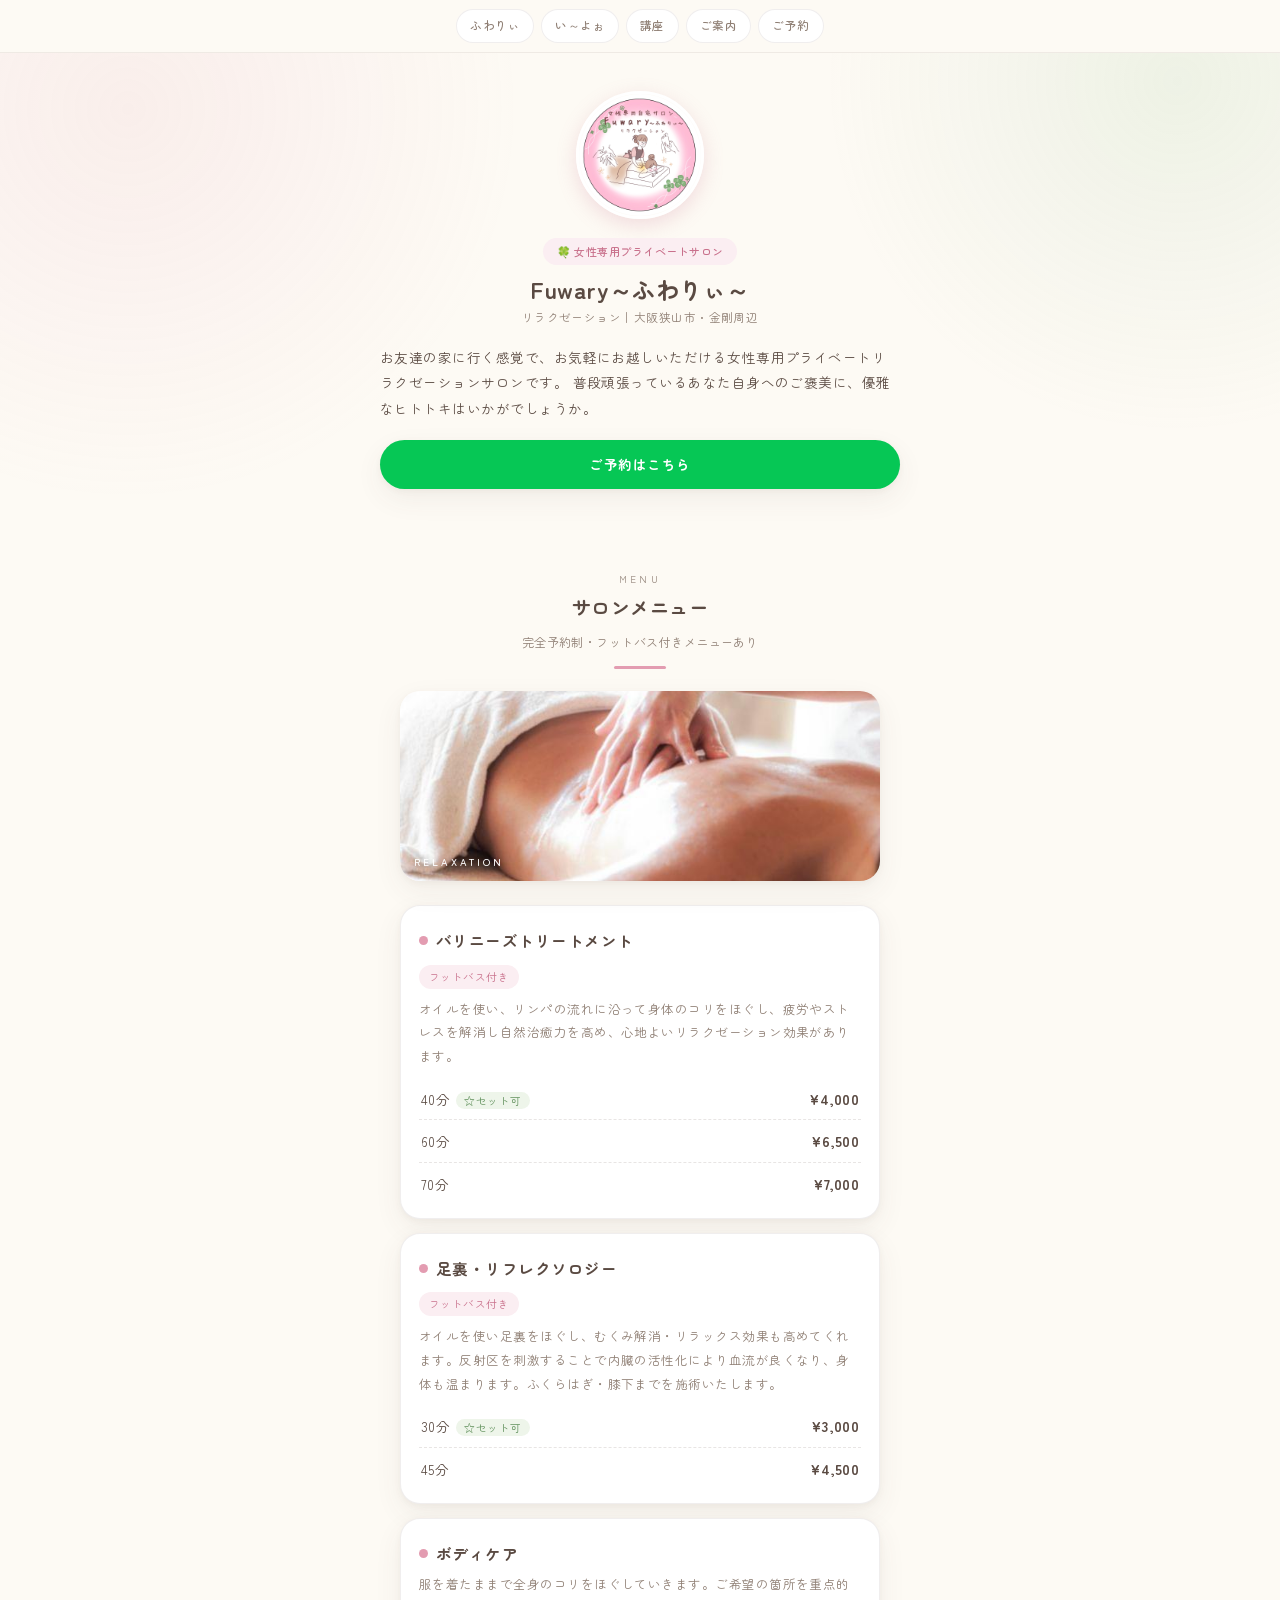
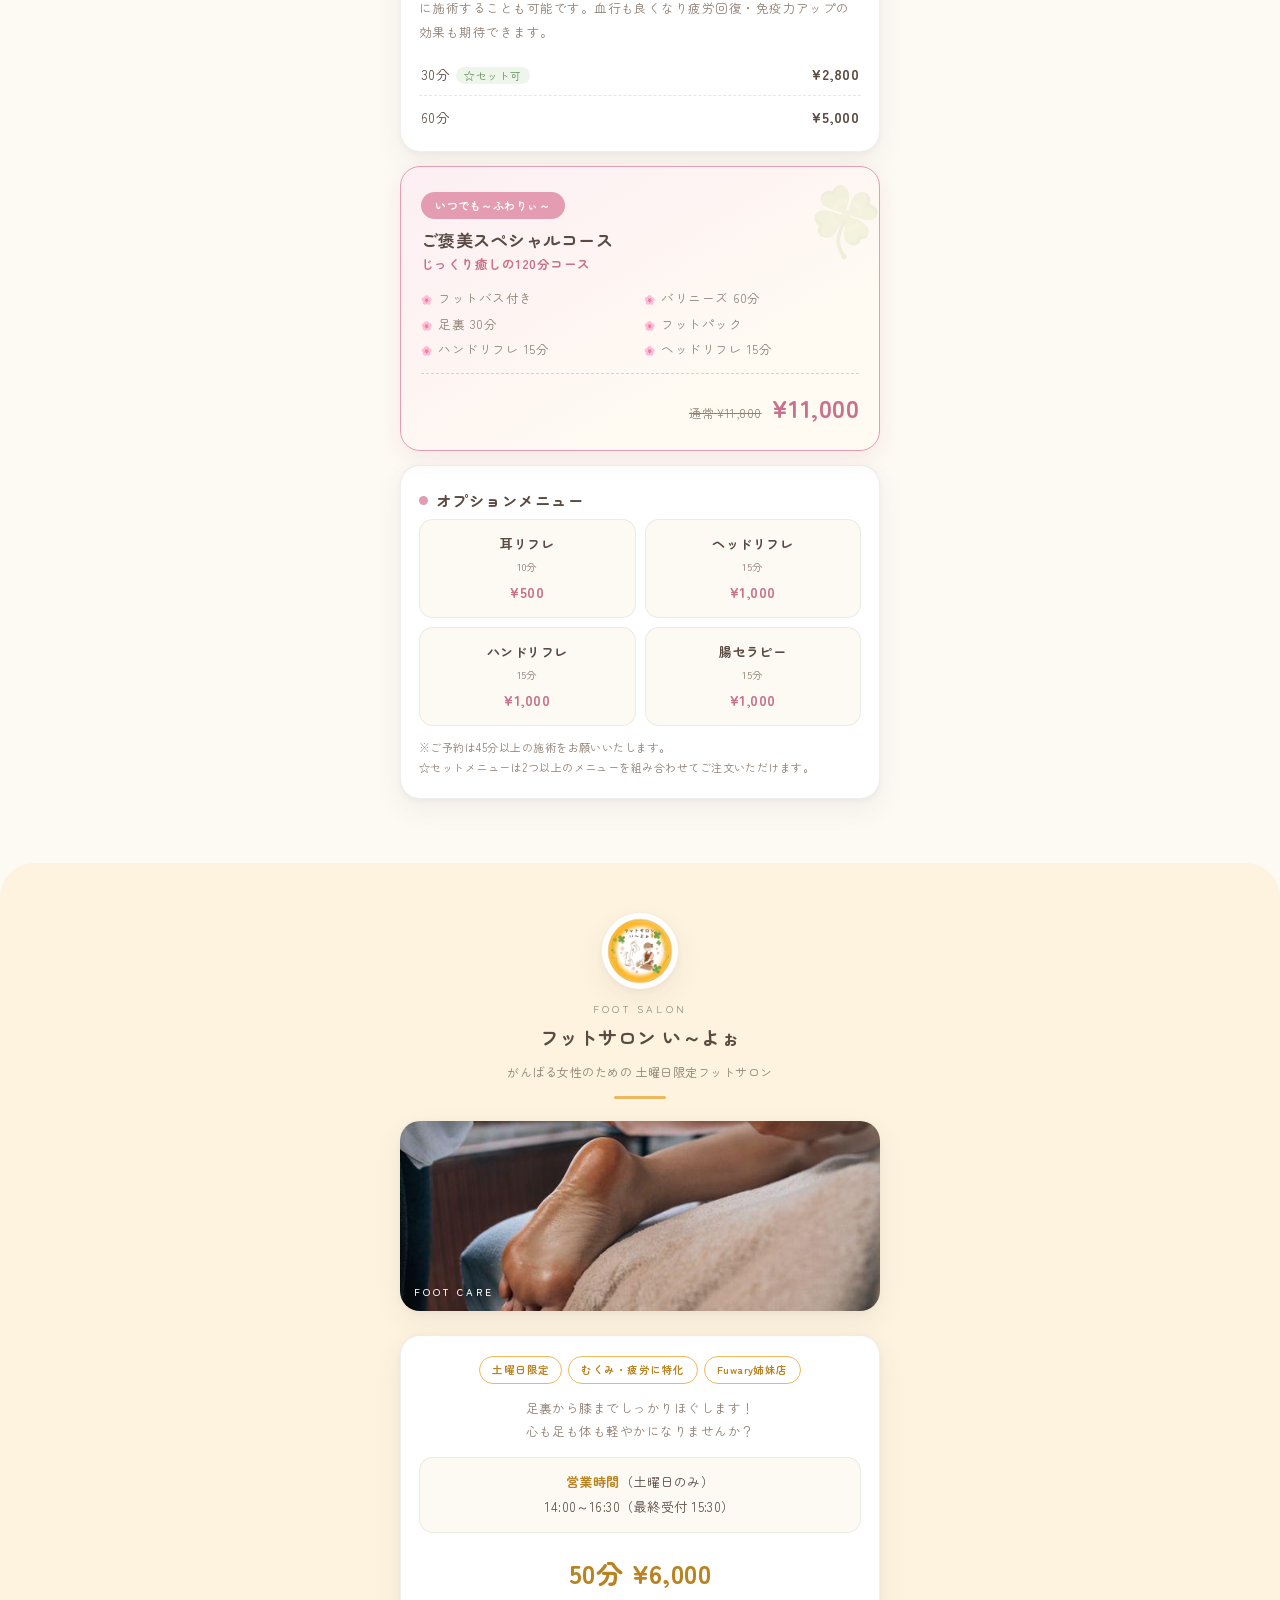
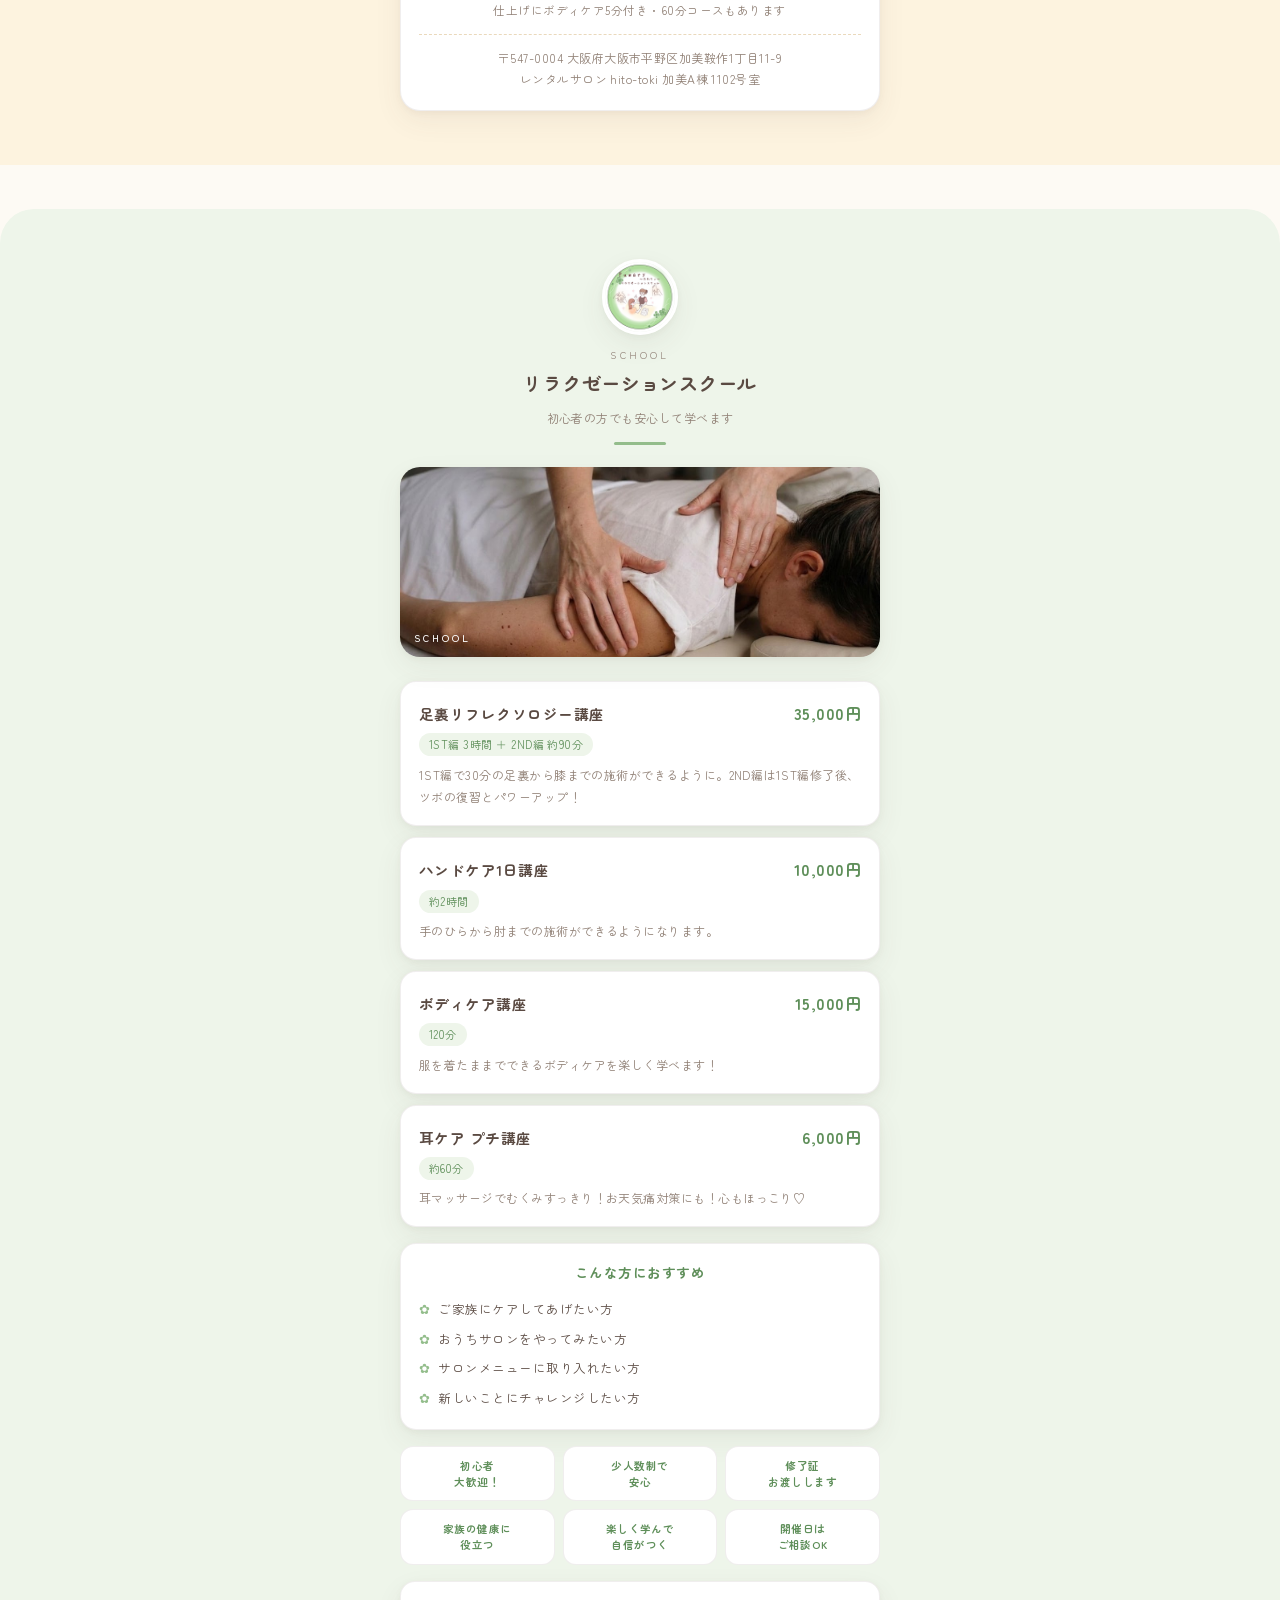
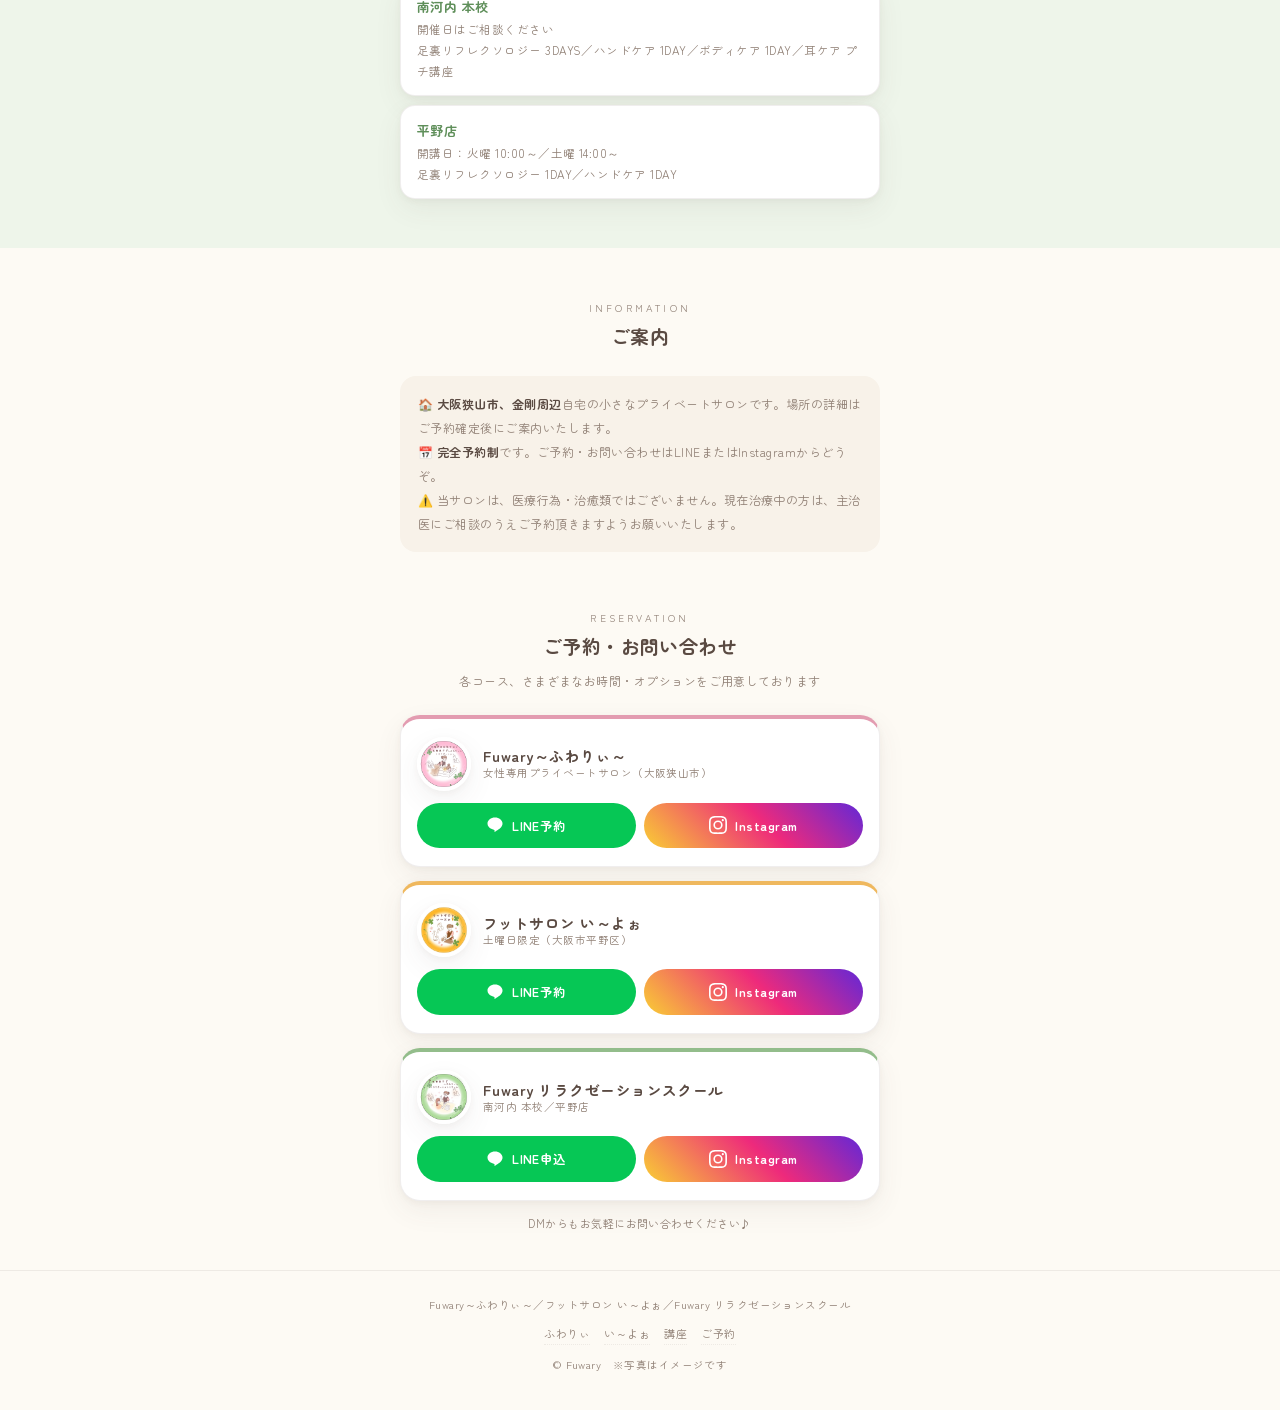
==== index.html @ 079c9e8c "Fuwary～ふわりぃ～ 3事業紹介サイト初版 Co-Authored-By: Claude Fable 5 <noreply@anthropic.com>" ====
<!DOCTYPE html>
<html lang="ja">
<head>
<meta charset="UTF-8">
<meta name="viewport" content="width=device-width, initial-scale=1.0">
<title>Fuwary～ふわりぃ～｜サロン・フットサロン・リラクゼーションスクール</title>
<meta name="description" content="女性専用プライベートサロン Fuwary～ふわりぃ～（大阪狭山市・金剛周辺）、土曜限定フットサロン い～よぉ（平野区）、Fuwaryリラクゼーションスクールのご案内。">
<link rel="icon" href="assets/logo_salon.jpg">
<link rel="preconnect" href="https://fonts.googleapis.com">
<link rel="preconnect" href="https://fonts.gstatic.com" crossorigin>
<link href="https://fonts.googleapis.com/css2?family=Zen+Maru+Gothic:wght@400;500;700&display=swap" rel="stylesheet">
<style>
:root{
  --bg:#fdfaf4;
  --bg-alt:#f8f2e9;
  --ink:#5a4a42;
  --ink-soft:#8f7f74;
  --pink:#e39cb1;
  --pink-soft:#fbeef2;
  --pink-deep:#c9718c;
  --green:#93bd8b;
  --green-soft:#eef5ea;
  --green-deep:#5f8f5a;
  --yellow:#efb85e;
  --yellow-soft:#fdf3df;
  --yellow-deep:#b98322;
  --card:#ffffff;
  --radius:20px;
  --line:#06c755;
  --shadow:0 2px 6px rgba(90,74,66,.05),0 10px 28px rgba(90,74,66,.07);
  --border:rgba(90,74,66,.09);
}
*{margin:0;padding:0;box-sizing:border-box}
html{scroll-behavior:smooth;scroll-padding-top:62px}
body{
  font-family:"Zen Maru Gothic",sans-serif;
  background:var(--bg);
  color:var(--ink);
  line-height:1.9;
  letter-spacing:.03em;
  font-size:14.5px;
  font-feature-settings:"palt";
  -webkit-font-smoothing:antialiased;
}
img{max-width:100%;display:block}
a{color:inherit;text-decoration:none}
.wrap{max-width:520px;margin:0 auto;padding:0 20px}

/* ===== sticky header + nav (一体で追従) ===== */
.topbar{
  position:sticky;top:0;z-index:50;
  background:rgba(253,250,244,.9);
  backdrop-filter:blur(10px);
  -webkit-backdrop-filter:blur(10px);
  border-bottom:1px solid var(--border);
}
.nav-scroll{overflow-x:auto;-webkit-overflow-scrolling:touch;scrollbar-width:none}
.nav-scroll::-webkit-scrollbar{display:none}
.nav-in{display:flex;gap:7px;padding:9px 16px;width:max-content;margin:0 auto}
.nav-in a{
  flex-shrink:0;font-size:11.5px;font-weight:500;
  padding:5px 13px;border-radius:999px;
  background:#fff;border:1px solid var(--border);
  color:var(--ink-soft);white-space:nowrap;
  transition:all .25s ease;
}
.nav-in a.active{color:#fff;border-color:transparent;font-weight:700}
.nav-in a[data-c="pink"].active{background:var(--pink)}
.nav-in a[data-c="yellow"].active{background:var(--yellow)}
.nav-in a[data-c="green"].active{background:var(--green)}
.nav-in a[data-c="plain"].active{background:var(--ink-soft)}

/* ===== hero ===== */
.hero{
  text-align:center;
  padding:38px 20px 30px;
  background:
    radial-gradient(circle at 10% 12%, rgba(227,156,177,.13), transparent 32%),
    radial-gradient(circle at 92% 6%, rgba(147,189,139,.14), transparent 28%),
    var(--bg);
}
.hero-logo{
  width:128px;height:128px;border-radius:50%;object-fit:cover;
  margin:0 auto 16px;
  box-shadow:0 6px 20px rgba(201,113,140,.22);
  border:3px solid #fff;
}
.hero-tt .tag{
  display:inline-block;font-size:11px;font-weight:500;color:var(--pink-deep);
  background:var(--pink-soft);border-radius:999px;padding:3px 14px;margin-bottom:8px;
}
.hero-tt h1{font-size:22px;font-weight:700;line-height:1.4}
.hero-tt .sub{font-size:11.5px;color:var(--ink-soft);margin-top:2px}
.hero p.copy{max-width:520px;margin:16px auto 0;font-size:13.5px;color:var(--ink);text-align:left}
.hero-cta{max-width:520px;margin:18px auto 0;display:flex;gap:10px}
.btn{
  display:inline-flex;align-items:center;justify-content:center;gap:8px;
  font-weight:700;font-size:13.5px;border-radius:999px;
  padding:12px 22px;box-shadow:var(--shadow);
  transition:transform .15s ease;flex:1;
}
.btn:active{transform:scale(.97)}
.btn-line{background:var(--line);color:#fff}
.btn-ig{background:linear-gradient(45deg,#f9ce34,#ee2a7b 55%,#6228d7);color:#fff}
.btn-icon{width:18px;height:18px;fill:currentColor}

/* ===== sections ===== */
section{padding:50px 0 6px}
.sec-photo{
  max-width:520px;margin:0 auto 24px;position:relative;overflow:hidden;
  border-radius:var(--radius);box-shadow:var(--shadow);
}
.wrap .sec-photo{margin-left:0;margin-right:0}
.sec-photo img{width:100%;height:148px;object-fit:cover}
.sec-photo .ph-label{
  position:absolute;left:14px;bottom:10px;color:#fff;font-size:10px;
  letter-spacing:.3em;text-transform:uppercase;font-weight:500;
  text-shadow:0 1px 6px rgba(0,0,0,.4);
}
.sec-head{text-align:center;margin-bottom:22px}
.sec-badge{width:76px;height:76px;border-radius:50%;object-fit:cover;margin:0 auto 10px;box-shadow:var(--shadow);border:3px solid #fff}
.sec-head .en{font-size:10px;letter-spacing:.32em;color:var(--ink-soft);text-transform:uppercase}
.sec-head h2{font-size:19px;font-weight:700;margin-top:1px}
.sec-head .lead{font-size:12px;color:var(--ink-soft);margin-top:6px}
.deco{width:52px;height:3px;border-radius:2px;margin:12px auto 0}
.pink-t .deco{background:var(--pink)}
.yellow-t .deco{background:var(--yellow)}
.green-t .deco{background:var(--green)}

/* ===== cards ===== */
.card{
  background:var(--card);border-radius:var(--radius);
  box-shadow:var(--shadow);border:1px solid var(--border);
  padding:20px 18px;margin-bottom:14px;
}
.card h3{font-size:15.5px;font-weight:700;display:flex;align-items:center;gap:8px;margin-bottom:4px}
.dot{width:9px;height:9px;border-radius:50%;flex-shrink:0}
.pink-t .dot{background:var(--pink)}
.green-t .dot{background:var(--green)}
.card .note-tag{font-size:10.5px;color:var(--pink-deep);background:var(--pink-soft);border-radius:999px;padding:2px 10px;display:inline-block;margin-bottom:8px}
.card p.desc{font-size:12.5px;color:var(--ink-soft);margin-bottom:10px}
.price-row{
  display:flex;justify-content:space-between;align-items:baseline;
  padding:7px 2px;border-bottom:1px dashed rgba(90,74,66,.14);
  font-size:13.5px;font-variant-numeric:tabular-nums;
}
.price-row:last-child{border-bottom:none;padding-bottom:0}
.price-row .p{font-weight:700;font-size:14.5px}
.price-row .set{font-size:10.5px;color:var(--green-deep);margin-left:6px;background:var(--green-soft);border-radius:999px;padding:1px 8px}

/* special */
.special{
  position:relative;
  background:linear-gradient(150deg,#fdeff4,#fffaf2 70%);
  border:1.5px solid var(--pink);
  border-radius:var(--radius);padding:22px 20px 18px;margin-bottom:14px;
  box-shadow:0 6px 24px rgba(201,113,140,.14);
  overflow:hidden;
}
.special::before{
  content:"🍀";position:absolute;right:-6px;top:-10px;font-size:64px;opacity:.1;transform:rotate(18deg);
}
.special .ribbon{
  display:inline-block;background:var(--pink);color:#fff;font-size:11px;font-weight:700;
  border-radius:999px;padding:3px 14px;margin-bottom:8px;letter-spacing:.05em;
}
.special h3{font-size:17px;font-weight:700;line-height:1.5}
.special .time{font-size:12.5px;color:var(--pink-deep);font-weight:700;margin-bottom:10px}
.special ul{list-style:none;font-size:12.5px;color:var(--ink-soft);margin-bottom:12px;display:grid;grid-template-columns:1fr 1fr;gap:2px 8px}
.special ul li::before{content:"🌸";font-size:9px;margin-right:6px}
.special .price-line{display:flex;align-items:baseline;gap:10px;justify-content:flex-end;border-top:1px dashed rgba(201,113,140,.35);padding-top:10px}
.special .old{font-size:12px;color:var(--ink-soft);text-decoration:line-through}
.special .now{font-size:25px;font-weight:700;color:var(--pink-deep);font-variant-numeric:tabular-nums}
.special .now small{font-size:12px;font-weight:500}

/* options */
.opt-grid{display:grid;grid-template-columns:1fr 1fr;gap:9px}
.opt{
  background:var(--bg);border:1px solid var(--border);border-radius:14px;
  padding:12px 10px;text-align:center;
}
.opt .o-name{font-weight:700;font-size:13px}
.opt .o-time{font-size:10.5px;color:var(--ink-soft)}
.opt .o-price{font-size:14.5px;font-weight:700;color:var(--pink-deep);margin-top:1px;font-variant-numeric:tabular-nums}
.opt-note{font-size:11px;color:var(--ink-soft);margin-top:12px;line-height:1.8}

/* ===== foot salon ===== */
.foot-sec{background:var(--yellow-soft);margin-top:44px;padding-bottom:40px;border-radius:34px 34px 0 0}
.badge-line{display:flex;justify-content:center;gap:6px;margin-bottom:12px;flex-wrap:wrap}
.chip{font-size:10.5px;font-weight:700;background:#fff;color:var(--yellow-deep);border:1px solid var(--yellow);border-radius:999px;padding:3px 12px}
.hours{
  background:var(--bg);border:1px solid var(--border);border-radius:14px;padding:12px 16px;margin:14px 0;
  font-size:13px;text-align:center;
}
.hours b{color:var(--yellow-deep)}
.big-price{text-align:center;margin:14px 0 4px}
.big-price .n{font-size:27px;font-weight:700;color:var(--yellow-deep);font-variant-numeric:tabular-nums}
.big-price .u{font-size:11.5px;color:var(--ink-soft);display:block;margin-top:2px}
.addr{font-size:12px;color:var(--ink-soft);line-height:1.8;margin-top:12px;text-align:center;border-top:1px dashed rgba(185,131,34,.3);padding-top:12px}

/* ===== school ===== */
.school-sec{background:var(--green-soft);margin-top:44px;padding-bottom:40px;border-radius:34px 34px 0 0}
.course{background:#fff;border:1px solid var(--border);border-radius:16px;box-shadow:var(--shadow);padding:16px 18px;margin-bottom:11px}
.course-top{display:flex;justify-content:space-between;align-items:baseline;gap:10px}
.course h3{font-size:14.5px;font-weight:700}
.course .c-price{font-size:16px;font-weight:700;color:var(--green-deep);white-space:nowrap;font-variant-numeric:tabular-nums}
.course .c-time{font-size:11px;color:var(--green-deep);background:var(--green-soft);display:inline-block;border-radius:999px;padding:1px 10px;margin-top:4px}
.course p{font-size:12px;color:var(--ink-soft);margin-top:6px}
.c-list{margin-top:10px}
.reco{background:#fff;border:1px solid var(--border);border-radius:16px;padding:16px 18px;box-shadow:var(--shadow);margin:16px 0}
.reco h3{font-size:13.5px;font-weight:700;text-align:center;margin-bottom:8px;color:var(--green-deep)}
.reco li{list-style:none;font-size:12.5px;padding:3px 0}
.reco li::before{content:"✿";color:var(--green);margin-right:8px}
.feature-grid{display:grid;grid-template-columns:repeat(3,1fr);gap:8px;margin-top:14px}
.feat{
  background:#fff;border:1px solid var(--border);border-radius:13px;padding:11px 5px;text-align:center;
  font-size:10.5px;font-weight:700;color:var(--green-deep);line-height:1.5;
}
.place{background:#fff;border:1px solid var(--border);border-radius:15px;padding:13px 16px;margin-bottom:9px;font-size:13px;box-shadow:var(--shadow)}
.place b{color:var(--green-deep)}
.place span{display:block;font-size:11.5px;color:var(--ink-soft);line-height:1.8}

/* ===== notes ===== */
.notes{font-size:12px;color:var(--ink-soft);background:var(--bg-alt);border-radius:16px;padding:16px 18px;line-height:2}
.notes b{color:var(--ink)}

/* ===== contact ===== */
.contact{text-align:center;padding:50px 0 36px}
.contact .cards{display:flex;flex-direction:column;gap:14px;margin-top:18px}
.rsv{
  background:var(--card);border-radius:var(--radius);box-shadow:var(--shadow);
  padding:18px 16px;text-align:left;border:1px solid var(--border);
  border-top:4px solid;
}
.rsv.pink{border-top-color:var(--pink)}
.rsv.yellow{border-top-color:var(--yellow)}
.rsv.green{border-top-color:var(--green)}
.rsv-head{display:flex;align-items:center;gap:12px;margin-bottom:12px}
.rsv-logo{width:54px;height:54px;border-radius:50%;object-fit:cover;flex-shrink:0;border:2px solid #fff;box-shadow:var(--shadow)}
.rsv-name{font-weight:700;font-size:14.5px;line-height:1.4}
.rsv-name small{display:block;font-size:10.5px;font-weight:400;color:var(--ink-soft)}
.rsv-btns{display:flex;gap:8px}
.rsv-btns .btn{flex:1;padding:11px 8px;font-size:12.5px;box-shadow:none}
.contact .hint{font-size:11px;color:var(--ink-soft);margin-top:12px}

footer{
  text-align:center;font-size:10.5px;color:var(--ink-soft);
  padding:24px 20px 36px;border-top:1px solid var(--border);
}
footer .f-logo{width:46px;height:46px;border-radius:50%;object-fit:cover;margin:0 auto 8px;border:2px solid #fff;box-shadow:var(--shadow)}
footer .f-links{display:flex;justify-content:center;gap:14px;margin:8px 0 10px;font-size:11px}
footer .f-links a{color:var(--ink-soft);border-bottom:1px dotted var(--border)}

/* back to top */
#toTop{
  position:fixed;right:16px;bottom:18px;z-index:40;
  width:42px;height:42px;border-radius:50%;
  background:rgba(255,255,255,.92);border:1px solid var(--border);
  box-shadow:var(--shadow);color:var(--pink-deep);
  display:flex;align-items:center;justify-content:center;font-size:17px;
  opacity:0;pointer-events:none;transition:opacity .3s ease;
}
#toTop.show{opacity:1;pointer-events:auto}

/* reveal */
.rv{opacity:0;transform:translateY(14px);transition:opacity .7s ease,transform .7s ease}
.rv.on{opacity:1;transform:none}
@media (prefers-reduced-motion:reduce){.rv{opacity:1;transform:none;transition:none}}

@media (min-width:640px){
  body{font-size:15.5px}
  .hero-tt h1{font-size:23px}
  .sec-photo img{height:190px}
}
</style>
</head>
<body>

<div class="topbar">
  <div class="nav-scroll">
    <div class="nav-in" id="nav">
      <a href="#menu" data-c="pink">ふわりぃ</a>
      <a href="#foot" data-c="yellow">い～よぉ</a>
      <a href="#school" data-c="green">講座</a>
      <a href="#access" data-c="plain">ご案内</a>
      <a href="#contact" data-c="plain">ご予約</a>
    </div>
  </div>
</div>

<div class="hero">
  <img class="hero-logo rv" src="assets/logo_salon.jpg" alt="Fuwary～ふわりぃ～ ロゴ">
  <div class="hero-tt rv">
    <span class="tag">🍀 女性専用プライベートサロン</span>
    <h1>Fuwary～ふわりぃ～</h1>
    <div class="sub">リラクゼーション｜大阪狭山市・金剛周辺</div>
  </div>
  <p class="copy rv">
    お友達の家に行く感覚で、お気軽にお越しいただける女性専用プライベートリラクゼーションサロンです。
    普段頑張っているあなた自身へのご褒美に、優雅なヒトトキはいかがでしょうか。
  </p>
  <div class="hero-cta rv">
    <a class="btn btn-line" href="#contact">ご予約はこちら</a>
  </div>
</div>

<!-- salon menu -->
<section id="menu" class="pink-t">
  <div class="wrap">
    <div class="sec-head rv">
      <div class="en">Menu</div>
      <h2>サロンメニュー</h2>
      <div class="lead">完全予約制・フットバス付きメニューあり</div>
      <div class="deco"></div>
    </div>

    <div class="sec-photo rv">
      <img src="assets/photo_salon.png" alt="バリニーズトリートメント">
      <span class="ph-label">Relaxation</span>
    </div>

    <div class="card rv">
      <h3><span class="dot"></span>バリニーズトリートメント</h3>
      <span class="note-tag">フットバス付き</span>
      <p class="desc">オイルを使い、リンパの流れに沿って身体のコリをほぐし、疲労やストレスを解消し自然治癒力を高め、心地よいリラクゼーション効果があります。</p>
      <div class="price-row"><span>40分<span class="set">☆セット可</span></span><span class="p">¥4,000</span></div>
      <div class="price-row"><span>60分</span><span class="p">¥6,500</span></div>
      <div class="price-row"><span>70分</span><span class="p">¥7,000</span></div>
    </div>

    <div class="card rv">
      <h3><span class="dot"></span>足裏・リフレクソロジー</h3>
      <span class="note-tag">フットバス付き</span>
      <p class="desc">オイルを使い足裏をほぐし、むくみ解消・リラックス効果も高めてくれます。反射区を刺激することで内臓の活性化により血流が良くなり、身体も温まります。ふくらはぎ・膝下までを施術いたします。</p>
      <div class="price-row"><span>30分<span class="set">☆セット可</span></span><span class="p">¥3,000</span></div>
      <div class="price-row"><span>45分</span><span class="p">¥4,500</span></div>
    </div>

    <div class="card rv">
      <h3><span class="dot"></span>ボディケア</h3>
      <p class="desc">服を着たままで全身のコリをほぐしていきます。ご希望の箇所を重点的に施術することも可能です。血行も良くなり疲労回復・免疫力アップの効果も期待できます。</p>
      <div class="price-row"><span>30分<span class="set">☆セット可</span></span><span class="p">¥2,800</span></div>
      <div class="price-row"><span>60分</span><span class="p">¥5,000</span></div>
    </div>

    <div class="special rv">
      <span class="ribbon">いつでも～ふわりぃ～</span>
      <h3>ご褒美スペシャルコース</h3>
      <div class="time">じっくり癒しの120分コース</div>
      <ul>
        <li>フットバス付き</li>
        <li>バリニーズ 60分</li>
        <li>足裏 30分</li>
        <li>フットパック</li>
        <li>ハンドリフレ 15分</li>
        <li>ヘッドリフレ 15分</li>
      </ul>
      <div class="price-line">
        <span class="old">通常 ¥11,800</span>
        <span class="now">¥11,000</span>
      </div>
    </div>

    <div class="card rv">
      <h3><span class="dot"></span>オプションメニュー</h3>
      <div class="opt-grid">
        <div class="opt"><div class="o-name">耳リフレ</div><div class="o-time">10分</div><div class="o-price">¥500</div></div>
        <div class="opt"><div class="o-name">ヘッドリフレ</div><div class="o-time">15分</div><div class="o-price">¥1,000</div></div>
        <div class="opt"><div class="o-name">ハンドリフレ</div><div class="o-time">15分</div><div class="o-price">¥1,000</div></div>
        <div class="opt"><div class="o-name">腸セラピー</div><div class="o-time">15分</div><div class="o-price">¥1,000</div></div>
      </div>
      <p class="opt-note">※ご予約は45分以上の施術をお願いいたします。<br>☆セットメニューは2つ以上のメニューを組み合わせてご注文いただけます。</p>
    </div>
  </div>
</section>

<!-- foot salon -->
<section id="foot" class="yellow-t foot-sec">
  <div class="wrap">
    <div class="sec-head rv">
      <img class="sec-badge" src="assets/logo_foot.jpg" alt="フットサロン い～よぉ ロゴ">
      <div class="en">Foot Salon</div>
      <h2>フットサロン い～よぉ</h2>
      <div class="lead">がんばる女性のための 土曜日限定フットサロン</div>
      <div class="deco"></div>
    </div>

    <div class="sec-photo rv">
      <img src="assets/photo_foot.png" alt="フットマッサージ">
      <span class="ph-label">Foot Care</span>
    </div>

    <div class="card rv">
      <div class="badge-line">
        <span class="chip">土曜日限定</span>
        <span class="chip">むくみ・疲労に特化</span>
        <span class="chip">Fuwary姉妹店</span>
      </div>
      <p class="desc" style="text-align:center">足裏から膝までしっかりほぐします！<br>心も足も体も軽やかになりませんか？</p>
      <div class="hours">
        <b>営業時間</b>（土曜日のみ）<br>
        14:00～16:30（最終受付 15:30）
      </div>
      <div class="big-price">
        <span class="n">50分 ¥6,000</span>
        <span class="u">仕上げにボディケア5分付き・60分コースもあります</span>
      </div>
      <p class="addr">
        〒547-0004 大阪府大阪市平野区加美鞍作1丁目11-9<br>
        レンタルサロン hito-toki 加美A棟 1102号室
      </p>
    </div>
  </div>
</section>

<!-- school -->
<section id="school" class="green-t school-sec">
  <div class="wrap">
    <div class="sec-head rv">
      <img class="sec-badge" src="assets/logo_school.jpg" alt="Fuwary リラクゼーションスクール ロゴ">
      <div class="en">School</div>
      <h2>リラクゼーションスクール</h2>
      <div class="lead">初心者の方でも安心して学べます</div>
      <div class="deco"></div>
    </div>

    <div class="sec-photo rv">
      <img src="assets/photo_school.png" alt="ボディケア講座">
      <span class="ph-label">School</span>
    </div>

    <div class="course rv">
      <div class="course-top">
        <h3>足裏リフレクソロジー講座</h3>
        <span class="c-price">35,000円</span>
      </div>
      <span class="c-time">1ST編 3時間 ＋ 2ND編 約90分</span>
      <p>1ST編で30分の足裏から膝までの施術ができるように。2ND編は1ST編修了後、ツボの復習とパワーアップ！</p>
    </div>

    <div class="course rv">
      <div class="course-top">
        <h3>ハンドケア1日講座</h3>
        <span class="c-price">10,000円</span>
      </div>
      <span class="c-time">約2時間</span>
      <p>手のひらから肘までの施術ができるようになります。</p>
    </div>

    <div class="course rv">
      <div class="course-top">
        <h3>ボディケア講座</h3>
        <span class="c-price">15,000円</span>
      </div>
      <span class="c-time">120分</span>
      <p>服を着たままでできるボディケアを楽しく学べます！</p>
    </div>

    <div class="course rv">
      <div class="course-top">
        <h3>耳ケア プチ講座</h3>
        <span class="c-price">6,000円</span>
      </div>
      <span class="c-time">約60分</span>
      <p>耳マッサージでむくみすっきり！お天気痛対策にも！心もほっこり♡</p>
    </div>

    <div class="reco rv">
      <h3>こんな方におすすめ</h3>
      <ul>
        <li>ご家族にケアしてあげたい方</li>
        <li>おうちサロンをやってみたい方</li>
        <li>サロンメニューに取り入れたい方</li>
        <li>新しいことにチャレンジしたい方</li>
      </ul>
    </div>

    <div class="rv">
      <div class="feature-grid">
        <div class="feat">初心者<br>大歓迎！</div>
        <div class="feat">少人数制で<br>安心</div>
        <div class="feat">修了証<br>お渡しします</div>
        <div class="feat">家族の健康に<br>役立つ</div>
        <div class="feat">楽しく学んで<br>自信がつく</div>
        <div class="feat">開催日は<br>ご相談OK</div>
      </div>
    </div>

    <div style="margin-top:16px">
      <div class="place rv"><b>南河内 本校</b><span>開催日はご相談ください<br>足裏リフレクソロジー 3DAYS／ハンドケア 1DAY／ボディケア 1DAY／耳ケア プチ講座</span></div>
      <div class="place rv"><b>平野店</b><span>開講日：火曜 10:00～／土曜 14:00～<br>足裏リフレクソロジー 1DAY／ハンドケア 1DAY</span></div>
    </div>
  </div>
</section>

<!-- access / notes -->
<section id="access">
  <div class="wrap">
    <div class="sec-head rv">
      <div class="en">Information</div>
      <h2>ご案内</h2>
    </div>
    <div class="notes rv">
      🏠 <b>大阪狭山市、金剛周辺</b>自宅の小さなプライベートサロンです。場所の詳細はご予約確定後にご案内いたします。<br>
      📅 <b>完全予約制</b>です。ご予約・お問い合わせはLINEまたはInstagramからどうぞ。<br>
      ⚠️ 当サロンは、医療行為・治癒類ではございません。現在治療中の方は、主治医にご相談のうえご予約頂きますようお願いいたします。
    </div>
  </div>
</section>

<!-- contact -->
<section id="contact" class="contact">
  <div class="wrap">
    <div class="sec-head rv">
      <div class="en">Reservation</div>
      <h2>ご予約・お問い合わせ</h2>
      <div class="lead">各コース、さまざまなお時間・オプションをご用意しております</div>
    </div>
    <div class="cards">

      <!-- ふわりぃ（サロン） TODO: LINE/InstagramのURLを設定 -->
      <div class="rsv pink rv">
        <div class="rsv-head">
          <img class="rsv-logo" src="assets/logo_salon.jpg" alt="Fuwary～ふわりぃ～ ロゴ">
          <div class="rsv-name">Fuwary～ふわりぃ～<small>女性専用プライベートサロン（大阪狭山市）</small></div>
        </div>
        <div class="rsv-btns">
          <a class="btn btn-line" href="#" onclick="alert('ふわりぃのLINE URLを設定してください');return false;"><svg class="btn-icon" viewBox="0 0 24 24"><path d="M12 2C6.48 2 2 5.64 2 10.13c0 4.03 3.58 7.4 8.41 8.04.33.07.77.22.89.5.1.26.07.66.03.92l-.14.86c-.04.26-.2 1.01.89.55 1.09-.46 5.87-3.46 8.01-5.92C21.56 13.35 22 11.8 22 10.13 22 5.64 17.52 2 12 2z"/></svg>LINE予約</a>
          <a class="btn btn-ig" href="#" onclick="alert('ふわりぃのInstagram URLを設定してください');return false;"><svg class="btn-icon" viewBox="0 0 24 24"><path d="M12 2.16c3.2 0 3.58.01 4.85.07 3.25.15 4.77 1.69 4.92 4.92.06 1.27.07 1.65.07 4.85s-.01 3.58-.07 4.85c-.15 3.23-1.66 4.77-4.92 4.92-1.27.06-1.65.07-4.85.07s-3.58-.01-4.85-.07c-3.26-.15-4.77-1.7-4.92-4.92-.06-1.27-.07-1.65-.07-4.85s.01-3.58.07-4.85C2.38 3.92 3.9 2.38 7.15 2.23 8.42 2.17 8.8 2.16 12 2.16zM12 0C8.74 0 8.33.01 7.05.07 2.7.27.27 2.69.07 7.05.01 8.33 0 8.74 0 12s.01 3.67.07 4.95c.2 4.36 2.62 6.78 6.98 6.98C8.33 23.99 8.74 24 12 24s3.67-.01 4.95-.07c4.35-.2 6.78-2.62 6.98-6.98.06-1.28.07-1.69.07-4.95s-.01-3.67-.07-4.95C23.73 2.7 21.31.27 16.95.07 15.67.01 15.26 0 12 0zm0 5.84A6.16 6.16 0 1 0 18.16 12 6.16 6.16 0 0 0 12 5.84zM12 16a4 4 0 1 1 4-4 4 4 0 0 1-4 4zm6.4-11.85a1.44 1.44 0 1 0 1.44 1.44 1.44 1.44 0 0 0-1.44-1.44z"/></svg>Instagram</a>
        </div>
      </div>

      <!-- い～よぉ（フットサロン） TODO: LINE/InstagramのURLを設定 -->
      <div class="rsv yellow rv">
        <div class="rsv-head">
          <img class="rsv-logo" src="assets/logo_foot.jpg" alt="フットサロン い～よぉ ロゴ">
          <div class="rsv-name">フットサロン い～よぉ<small>土曜日限定（大阪市平野区）</small></div>
        </div>
        <div class="rsv-btns">
          <a class="btn btn-line" href="#" onclick="alert('い～よぉのLINE URLを設定してください');return false;"><svg class="btn-icon" viewBox="0 0 24 24"><path d="M12 2C6.48 2 2 5.64 2 10.13c0 4.03 3.58 7.4 8.41 8.04.33.07.77.22.89.5.1.26.07.66.03.92l-.14.86c-.04.26-.2 1.01.89.55 1.09-.46 5.87-3.46 8.01-5.92C21.56 13.35 22 11.8 22 10.13 22 5.64 17.52 2 12 2z"/></svg>LINE予約</a>
          <a class="btn btn-ig" href="#" onclick="alert('い～よぉのInstagram URLを設定してください');return false;"><svg class="btn-icon" viewBox="0 0 24 24"><path d="M12 2.16c3.2 0 3.58.01 4.85.07 3.25.15 4.77 1.69 4.92 4.92.06 1.27.07 1.65.07 4.85s-.01 3.58-.07 4.85c-.15 3.23-1.66 4.77-4.92 4.92-1.27.06-1.65.07-4.85.07s-3.58-.01-4.85-.07c-3.26-.15-4.77-1.7-4.92-4.92-.06-1.27-.07-1.65-.07-4.85s.01-3.58.07-4.85C2.38 3.92 3.9 2.38 7.15 2.23 8.42 2.17 8.8 2.16 12 2.16zM12 0C8.74 0 8.33.01 7.05.07 2.7.27.27 2.69.07 7.05.01 8.33 0 8.74 0 12s.01 3.67.07 4.95c.2 4.36 2.62 6.78 6.98 6.98C8.33 23.99 8.74 24 12 24s3.67-.01 4.95-.07c4.35-.2 6.78-2.62 6.98-6.98.06-1.28.07-1.69.07-4.95s-.01-3.67-.07-4.95C23.73 2.7 21.31.27 16.95.07 15.67.01 15.26 0 12 0zm0 5.84A6.16 6.16 0 1 0 18.16 12 6.16 6.16 0 0 0 12 5.84zM12 16a4 4 0 1 1 4-4 4 4 0 0 1-4 4zm6.4-11.85a1.44 1.44 0 1 0 1.44 1.44 1.44 1.44 0 0 0-1.44-1.44z"/></svg>Instagram</a>
        </div>
      </div>

      <!-- リラクゼーションスクール TODO: LINE/InstagramのURLを設定 -->
      <div class="rsv green rv">
        <div class="rsv-head">
          <img class="rsv-logo" src="assets/logo_school.jpg" alt="Fuwary リラクゼーションスクール ロゴ">
          <div class="rsv-name">Fuwary リラクゼーションスクール<small>南河内 本校／平野店</small></div>
        </div>
        <div class="rsv-btns">
          <a class="btn btn-line" href="#" onclick="alert('スクールのLINE URLを設定してください');return false;"><svg class="btn-icon" viewBox="0 0 24 24"><path d="M12 2C6.48 2 2 5.64 2 10.13c0 4.03 3.58 7.4 8.41 8.04.33.07.77.22.89.5.1.26.07.66.03.92l-.14.86c-.04.26-.2 1.01.89.55 1.09-.46 5.87-3.46 8.01-5.92C21.56 13.35 22 11.8 22 10.13 22 5.64 17.52 2 12 2z"/></svg>LINE申込</a>
          <a class="btn btn-ig" href="#" onclick="alert('スクールのInstagram URLを設定してください');return false;"><svg class="btn-icon" viewBox="0 0 24 24"><path d="M12 2.16c3.2 0 3.58.01 4.85.07 3.25.15 4.77 1.69 4.92 4.92.06 1.27.07 1.65.07 4.85s-.01 3.58-.07 4.85c-.15 3.23-1.66 4.77-4.92 4.92-1.27.06-1.65.07-4.85.07s-3.58-.01-4.85-.07c-3.26-.15-4.77-1.7-4.92-4.92-.06-1.27-.07-1.65-.07-4.85s.01-3.58.07-4.85C2.38 3.92 3.9 2.38 7.15 2.23 8.42 2.17 8.8 2.16 12 2.16zM12 0C8.74 0 8.33.01 7.05.07 2.7.27.27 2.69.07 7.05.01 8.33 0 8.74 0 12s.01 3.67.07 4.95c.2 4.36 2.62 6.78 6.98 6.98C8.33 23.99 8.74 24 12 24s3.67-.01 4.95-.07c4.35-.2 6.78-2.62 6.98-6.98.06-1.28.07-1.69.07-4.95s-.01-3.67-.07-4.95C23.73 2.7 21.31.27 16.95.07 15.67.01 15.26 0 12 0zm0 5.84A6.16 6.16 0 1 0 18.16 12 6.16 6.16 0 0 0 12 5.84zM12 16a4 4 0 1 1 4-4 4 4 0 0 1-4 4zm6.4-11.85a1.44 1.44 0 1 0 1.44 1.44 1.44 1.44 0 0 0-1.44-1.44z"/></svg>Instagram</a>
        </div>
      </div>

    </div>
    <p class="hint">DMからもお気軽にお問い合わせください♪</p>
  </div>
</section>

<footer>
  Fuwary～ふわりぃ～／フットサロン い～よぉ／Fuwary リラクゼーションスクール
  <div class="f-links">
    <a href="#menu">ふわりぃ</a>
    <a href="#foot">い～よぉ</a>
    <a href="#school">講座</a>
    <a href="#contact">ご予約</a>
  </div>
  © Fuwary　※写真はイメージです
</footer>

<a id="toTop" href="#" aria-label="ページ上部へ">↑</a>

<script>
// ふわっと表示
const io = new IntersectionObserver((es)=>{
  es.forEach(e=>{ if(e.isIntersecting){ e.target.classList.add('on'); io.unobserve(e.target);} });
},{threshold:.1});
document.querySelectorAll('.rv').forEach(el=>io.observe(el));

// ナビのスクロール連動ハイライト
const links=[...document.querySelectorAll('#nav a')];
const secs=links.map(a=>document.querySelector(a.getAttribute('href')));
const navBox=document.querySelector('.nav-scroll');
let lastIdx=-2;
function spy(){
  const y=scrollY+90;
  let idx=-1;
  secs.forEach((s,i)=>{ if(s && s.offsetTop<=y) idx=i; });
  if(idx!==lastIdx){
    lastIdx=idx;
    links.forEach((a,i)=>a.classList.toggle('active',i===idx));
    // ナビ内だけ横スクロール（scrollIntoViewはページ全体が動くので使わない）
    if(idx>=0){
      const p=links[idx];
      navBox.scrollTo({left:p.offsetLeft-(navBox.clientWidth-p.offsetWidth)/2,behavior:'smooth'});
    }
  }
  document.getElementById('toTop').classList.toggle('show',scrollY>600);
}
let tick=false;
addEventListener('scroll',()=>{ if(!tick){ tick=true; requestAnimationFrame(()=>{ spy(); tick=false; }); } },{passive:true});
spy();
</script>
</body>
</html>
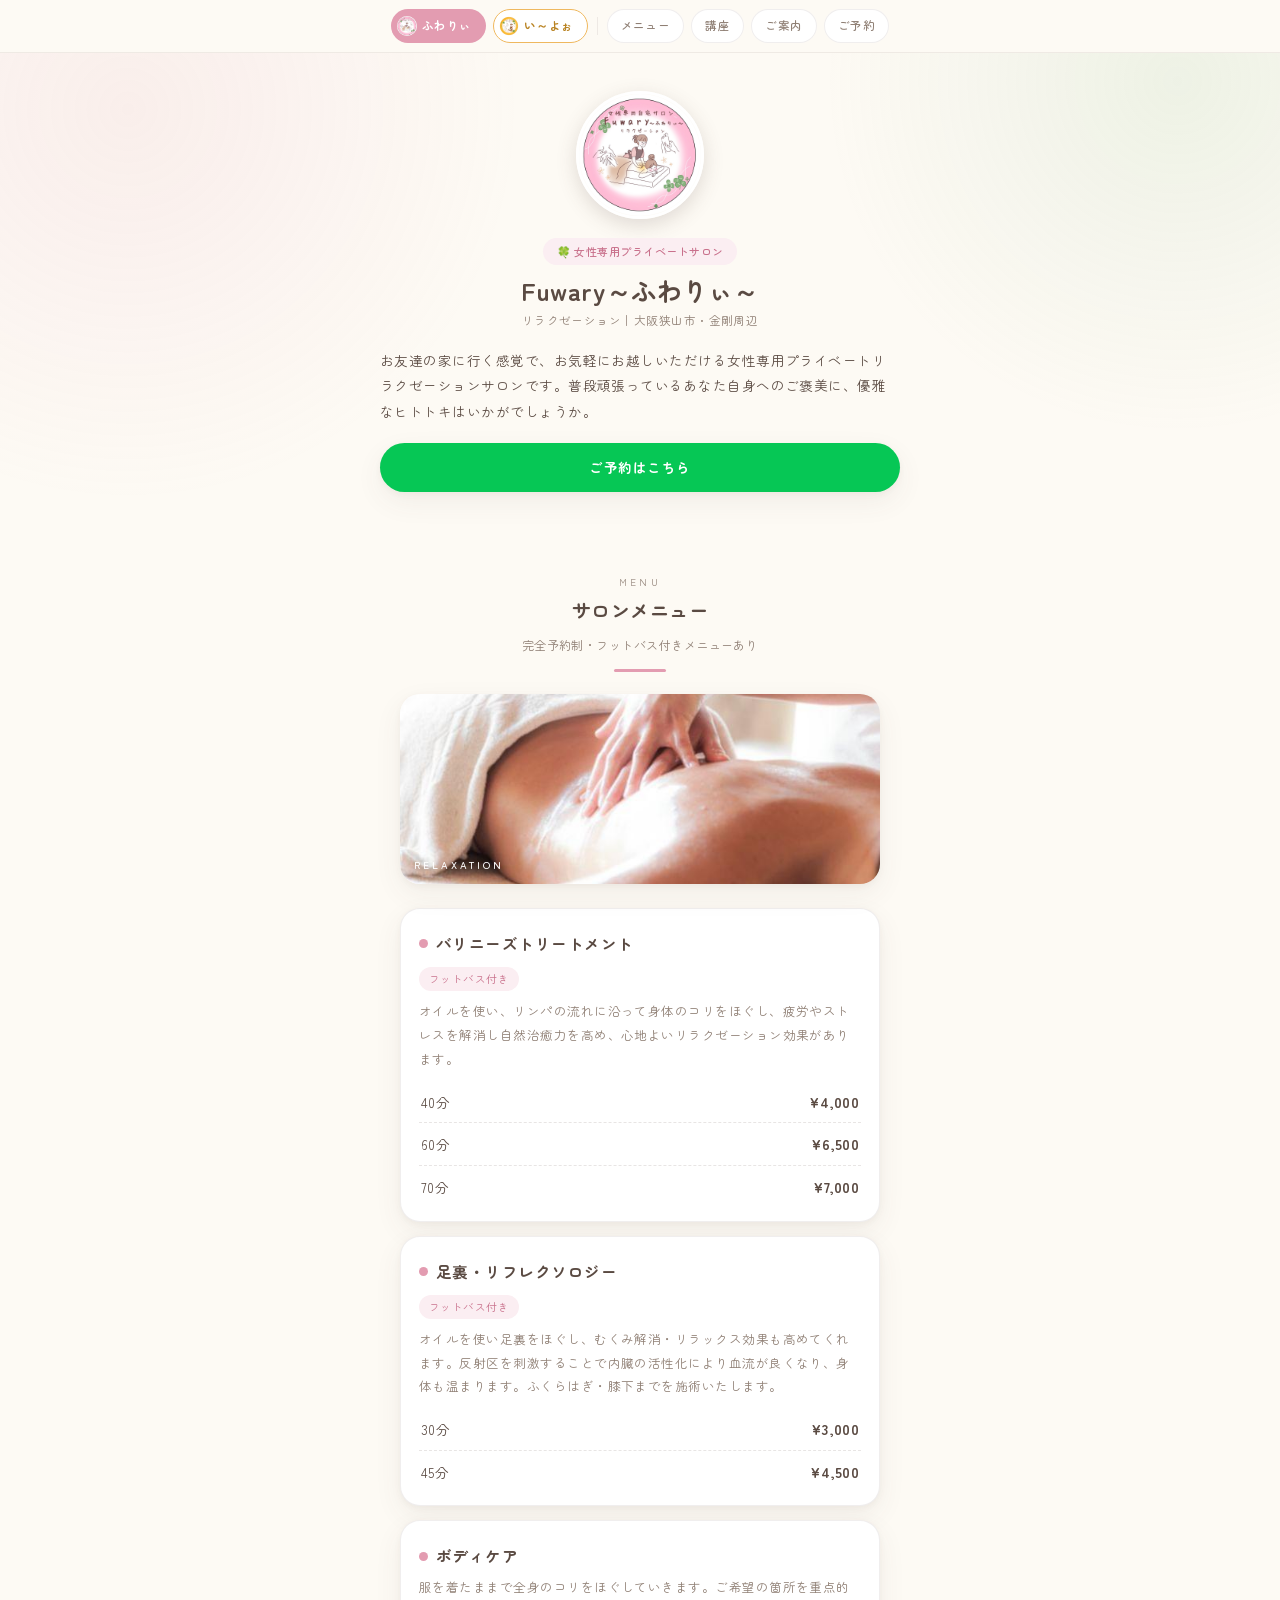
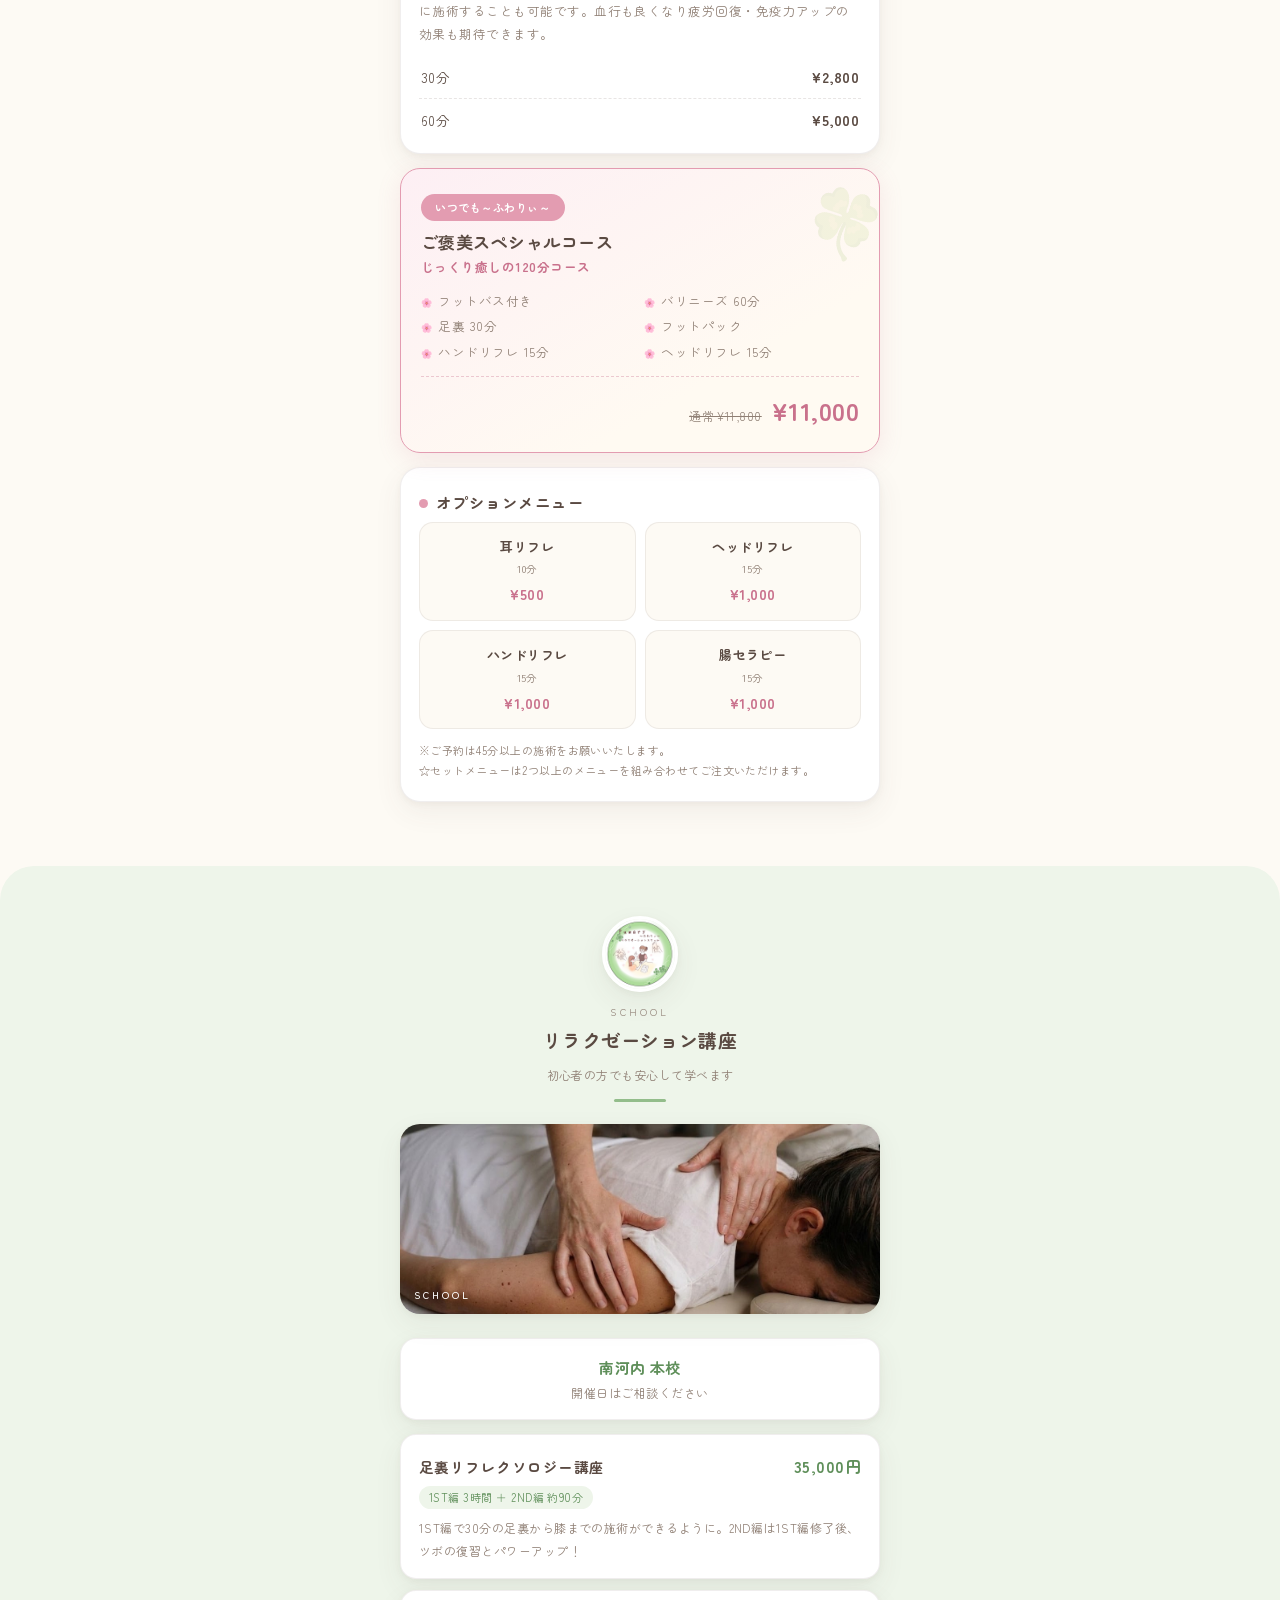
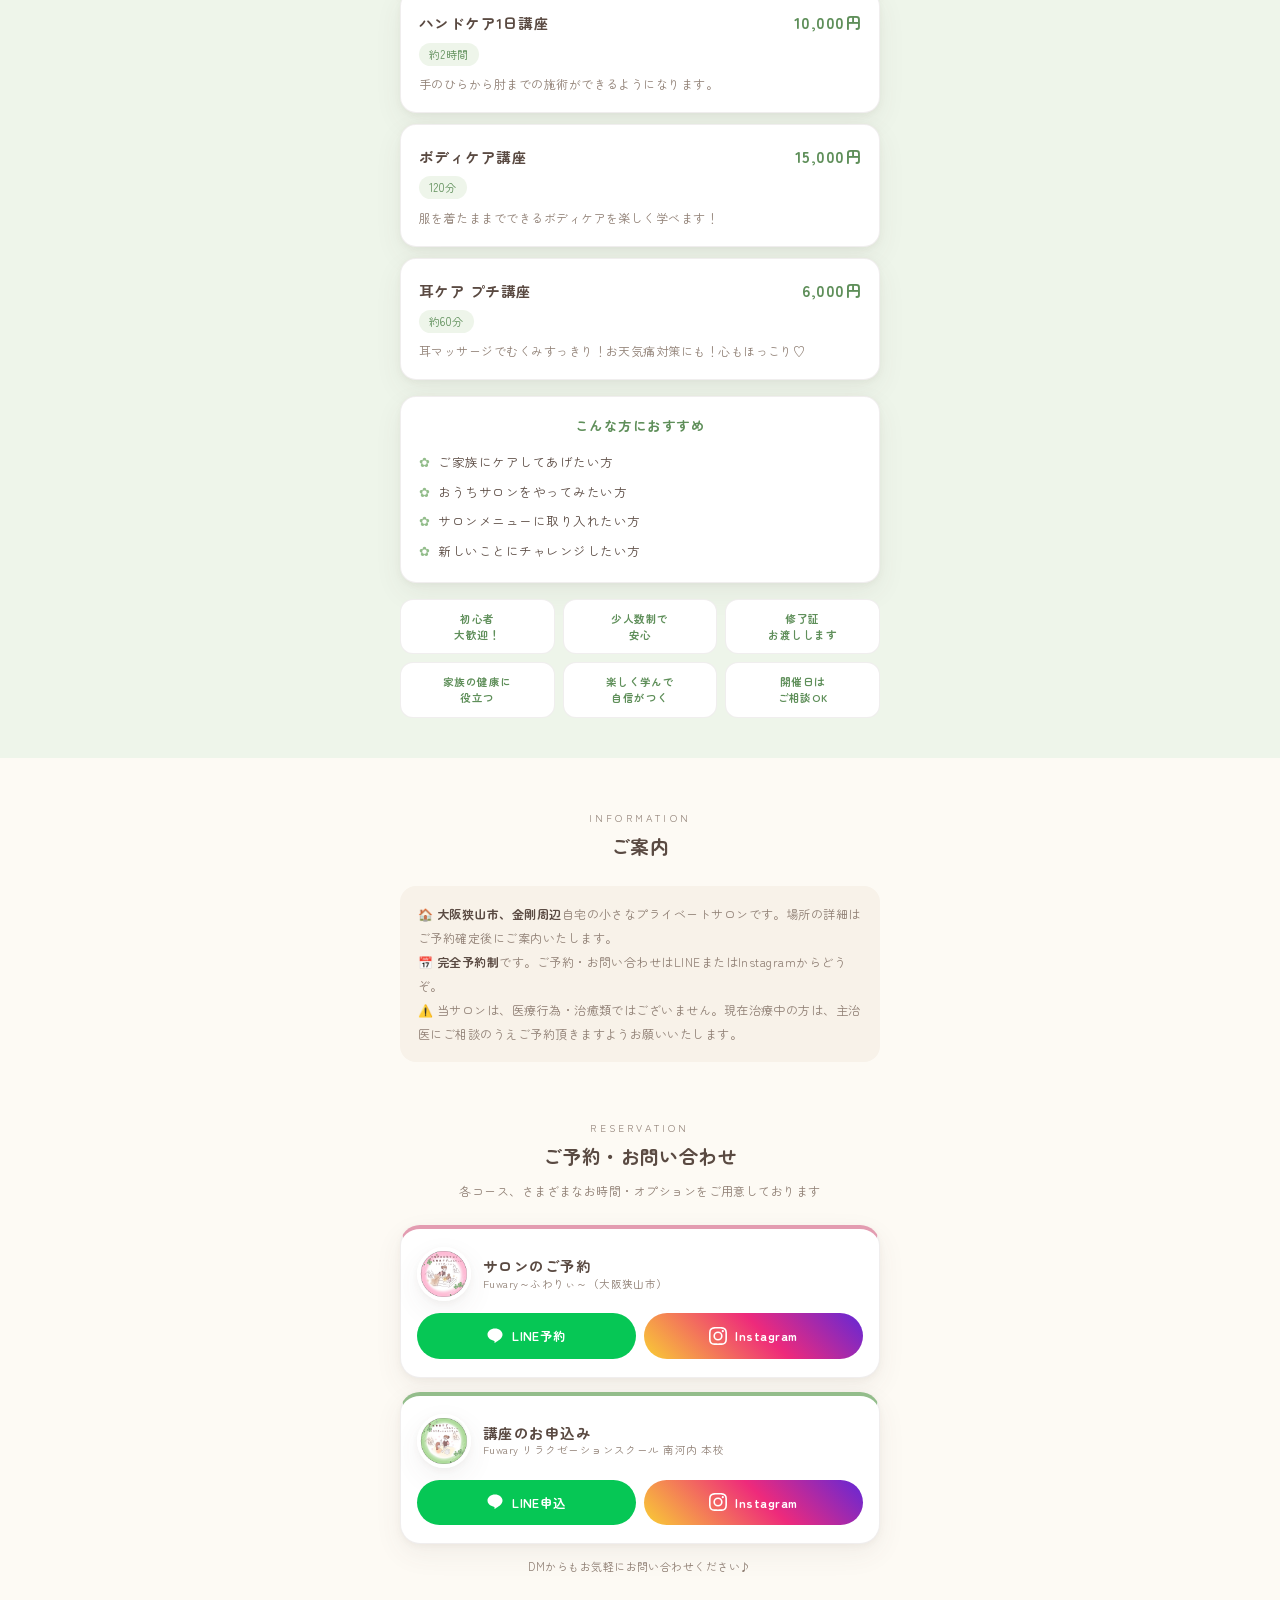
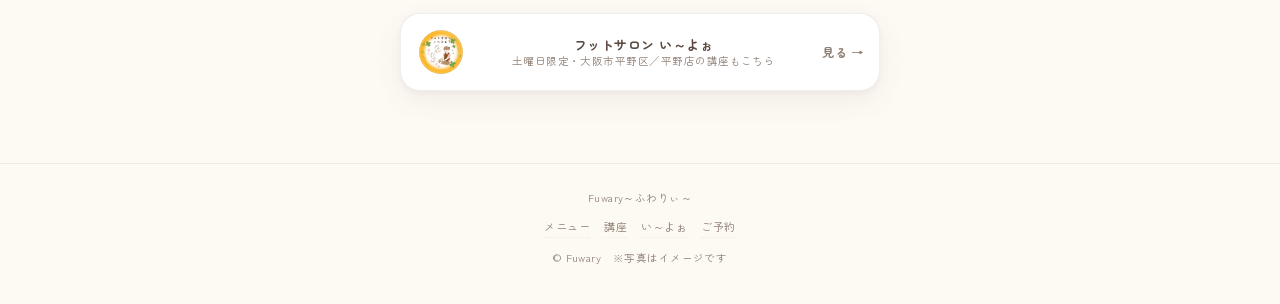
==== commit 186b4f2e: "ふわりぃ／い～よぉの2ページ構成に変更し、内容をスプレッドシート駆動に 各ページの下に該当校の講座セクション（ふわりぃ=南河内本校 / い～よぉ=平野店）。 料金・文章・SNSリンクは Google " ====
--- a/index.html
+++ b/index.html
@@ -3,309 +3,47 @@
 <head>
 <meta charset="UTF-8">
 <meta name="viewport" content="width=device-width, initial-scale=1.0">
-<title>Fuwary～ふわりぃ～｜サロン・フットサロン・リラクゼーションスクール</title>
-<meta name="description" content="女性専用プライベートサロン Fuwary～ふわりぃ～（大阪狭山市・金剛周辺）、土曜限定フットサロン い～よぉ（平野区）、Fuwaryリラクゼーションスクールのご案内。">
+<title>Fuwary～ふわりぃ～｜女性専用プライベートサロン（大阪狭山市・金剛）</title>
+<meta name="description" content="大阪狭山市・金剛周辺の女性専用プライベートリラクゼーションサロン Fuwary～ふわりぃ～。バリニーズトリートメント・足裏リフレクソロジー・ボディケア。南河内本校のリラクゼーション講座も開講しています。">
 <link rel="icon" href="assets/logo_salon.jpg">
 <link rel="preconnect" href="https://fonts.googleapis.com">
 <link rel="preconnect" href="https://fonts.gstatic.com" crossorigin>
 <link href="https://fonts.googleapis.com/css2?family=Zen+Maru+Gothic:wght@400;500;700&display=swap" rel="stylesheet">
-<style>
-:root{
-  --bg:#fdfaf4;
-  --bg-alt:#f8f2e9;
-  --ink:#5a4a42;
-  --ink-soft:#8f7f74;
-  --pink:#e39cb1;
-  --pink-soft:#fbeef2;
-  --pink-deep:#c9718c;
-  --green:#93bd8b;
-  --green-soft:#eef5ea;
-  --green-deep:#5f8f5a;
-  --yellow:#efb85e;
-  --yellow-soft:#fdf3df;
-  --yellow-deep:#b98322;
-  --card:#ffffff;
-  --radius:20px;
-  --line:#06c755;
-  --shadow:0 2px 6px rgba(90,74,66,.05),0 10px 28px rgba(90,74,66,.07);
-  --border:rgba(90,74,66,.09);
-}
-*{margin:0;padding:0;box-sizing:border-box}
-html{scroll-behavior:smooth;scroll-padding-top:62px}
-body{
-  font-family:"Zen Maru Gothic",sans-serif;
-  background:var(--bg);
-  color:var(--ink);
-  line-height:1.9;
-  letter-spacing:.03em;
-  font-size:14.5px;
-  font-feature-settings:"palt";
-  -webkit-font-smoothing:antialiased;
-}
-img{max-width:100%;display:block}
-a{color:inherit;text-decoration:none}
-.wrap{max-width:520px;margin:0 auto;padding:0 20px}
-
-/* ===== sticky header + nav (一体で追従) ===== */
-.topbar{
-  position:sticky;top:0;z-index:50;
-  background:rgba(253,250,244,.9);
-  backdrop-filter:blur(10px);
-  -webkit-backdrop-filter:blur(10px);
-  border-bottom:1px solid var(--border);
-}
-.nav-scroll{overflow-x:auto;-webkit-overflow-scrolling:touch;scrollbar-width:none}
-.nav-scroll::-webkit-scrollbar{display:none}
-.nav-in{display:flex;gap:7px;padding:9px 16px;width:max-content;margin:0 auto}
-.nav-in a{
-  flex-shrink:0;font-size:11.5px;font-weight:500;
-  padding:5px 13px;border-radius:999px;
-  background:#fff;border:1px solid var(--border);
-  color:var(--ink-soft);white-space:nowrap;
-  transition:all .25s ease;
-}
-.nav-in a.active{color:#fff;border-color:transparent;font-weight:700}
-.nav-in a[data-c="pink"].active{background:var(--pink)}
-.nav-in a[data-c="yellow"].active{background:var(--yellow)}
-.nav-in a[data-c="green"].active{background:var(--green)}
-.nav-in a[data-c="plain"].active{background:var(--ink-soft)}
-
-/* ===== hero ===== */
-.hero{
-  text-align:center;
-  padding:38px 20px 30px;
-  background:
-    radial-gradient(circle at 10% 12%, rgba(227,156,177,.13), transparent 32%),
-    radial-gradient(circle at 92% 6%, rgba(147,189,139,.14), transparent 28%),
-    var(--bg);
-}
-.hero-logo{
-  width:128px;height:128px;border-radius:50%;object-fit:cover;
-  margin:0 auto 16px;
-  box-shadow:0 6px 20px rgba(201,113,140,.22);
-  border:3px solid #fff;
-}
-.hero-tt .tag{
-  display:inline-block;font-size:11px;font-weight:500;color:var(--pink-deep);
-  background:var(--pink-soft);border-radius:999px;padding:3px 14px;margin-bottom:8px;
-}
-.hero-tt h1{font-size:22px;font-weight:700;line-height:1.4}
-.hero-tt .sub{font-size:11.5px;color:var(--ink-soft);margin-top:2px}
-.hero p.copy{max-width:520px;margin:16px auto 0;font-size:13.5px;color:var(--ink);text-align:left}
-.hero-cta{max-width:520px;margin:18px auto 0;display:flex;gap:10px}
-.btn{
-  display:inline-flex;align-items:center;justify-content:center;gap:8px;
-  font-weight:700;font-size:13.5px;border-radius:999px;
-  padding:12px 22px;box-shadow:var(--shadow);
-  transition:transform .15s ease;flex:1;
-}
-.btn:active{transform:scale(.97)}
-.btn-line{background:var(--line);color:#fff}
-.btn-ig{background:linear-gradient(45deg,#f9ce34,#ee2a7b 55%,#6228d7);color:#fff}
-.btn-icon{width:18px;height:18px;fill:currentColor}
-
-/* ===== sections ===== */
-section{padding:50px 0 6px}
-.sec-photo{
-  max-width:520px;margin:0 auto 24px;position:relative;overflow:hidden;
-  border-radius:var(--radius);box-shadow:var(--shadow);
-}
-.wrap .sec-photo{margin-left:0;margin-right:0}
-.sec-photo img{width:100%;height:148px;object-fit:cover}
-.sec-photo .ph-label{
-  position:absolute;left:14px;bottom:10px;color:#fff;font-size:10px;
-  letter-spacing:.3em;text-transform:uppercase;font-weight:500;
-  text-shadow:0 1px 6px rgba(0,0,0,.4);
-}
-.sec-head{text-align:center;margin-bottom:22px}
-.sec-badge{width:76px;height:76px;border-radius:50%;object-fit:cover;margin:0 auto 10px;box-shadow:var(--shadow);border:3px solid #fff}
-.sec-head .en{font-size:10px;letter-spacing:.32em;color:var(--ink-soft);text-transform:uppercase}
-.sec-head h2{font-size:19px;font-weight:700;margin-top:1px}
-.sec-head .lead{font-size:12px;color:var(--ink-soft);margin-top:6px}
-.deco{width:52px;height:3px;border-radius:2px;margin:12px auto 0}
-.pink-t .deco{background:var(--pink)}
-.yellow-t .deco{background:var(--yellow)}
-.green-t .deco{background:var(--green)}
-
-/* ===== cards ===== */
-.card{
-  background:var(--card);border-radius:var(--radius);
-  box-shadow:var(--shadow);border:1px solid var(--border);
-  padding:20px 18px;margin-bottom:14px;
-}
-.card h3{font-size:15.5px;font-weight:700;display:flex;align-items:center;gap:8px;margin-bottom:4px}
-.dot{width:9px;height:9px;border-radius:50%;flex-shrink:0}
-.pink-t .dot{background:var(--pink)}
-.green-t .dot{background:var(--green)}
-.card .note-tag{font-size:10.5px;color:var(--pink-deep);background:var(--pink-soft);border-radius:999px;padding:2px 10px;display:inline-block;margin-bottom:8px}
-.card p.desc{font-size:12.5px;color:var(--ink-soft);margin-bottom:10px}
-.price-row{
-  display:flex;justify-content:space-between;align-items:baseline;
-  padding:7px 2px;border-bottom:1px dashed rgba(90,74,66,.14);
-  font-size:13.5px;font-variant-numeric:tabular-nums;
-}
-.price-row:last-child{border-bottom:none;padding-bottom:0}
-.price-row .p{font-weight:700;font-size:14.5px}
-.price-row .set{font-size:10.5px;color:var(--green-deep);margin-left:6px;background:var(--green-soft);border-radius:999px;padding:1px 8px}
-
-/* special */
-.special{
-  position:relative;
-  background:linear-gradient(150deg,#fdeff4,#fffaf2 70%);
-  border:1.5px solid var(--pink);
-  border-radius:var(--radius);padding:22px 20px 18px;margin-bottom:14px;
-  box-shadow:0 6px 24px rgba(201,113,140,.14);
-  overflow:hidden;
-}
-.special::before{
-  content:"🍀";position:absolute;right:-6px;top:-10px;font-size:64px;opacity:.1;transform:rotate(18deg);
-}
-.special .ribbon{
-  display:inline-block;background:var(--pink);color:#fff;font-size:11px;font-weight:700;
-  border-radius:999px;padding:3px 14px;margin-bottom:8px;letter-spacing:.05em;
-}
-.special h3{font-size:17px;font-weight:700;line-height:1.5}
-.special .time{font-size:12.5px;color:var(--pink-deep);font-weight:700;margin-bottom:10px}
-.special ul{list-style:none;font-size:12.5px;color:var(--ink-soft);margin-bottom:12px;display:grid;grid-template-columns:1fr 1fr;gap:2px 8px}
-.special ul li::before{content:"🌸";font-size:9px;margin-right:6px}
-.special .price-line{display:flex;align-items:baseline;gap:10px;justify-content:flex-end;border-top:1px dashed rgba(201,113,140,.35);padding-top:10px}
-.special .old{font-size:12px;color:var(--ink-soft);text-decoration:line-through}
-.special .now{font-size:25px;font-weight:700;color:var(--pink-deep);font-variant-numeric:tabular-nums}
-.special .now small{font-size:12px;font-weight:500}
-
-/* options */
-.opt-grid{display:grid;grid-template-columns:1fr 1fr;gap:9px}
-.opt{
-  background:var(--bg);border:1px solid var(--border);border-radius:14px;
-  padding:12px 10px;text-align:center;
-}
-.opt .o-name{font-weight:700;font-size:13px}
-.opt .o-time{font-size:10.5px;color:var(--ink-soft)}
-.opt .o-price{font-size:14.5px;font-weight:700;color:var(--pink-deep);margin-top:1px;font-variant-numeric:tabular-nums}
-.opt-note{font-size:11px;color:var(--ink-soft);margin-top:12px;line-height:1.8}
-
-/* ===== foot salon ===== */
-.foot-sec{background:var(--yellow-soft);margin-top:44px;padding-bottom:40px;border-radius:34px 34px 0 0}
-.badge-line{display:flex;justify-content:center;gap:6px;margin-bottom:12px;flex-wrap:wrap}
-.chip{font-size:10.5px;font-weight:700;background:#fff;color:var(--yellow-deep);border:1px solid var(--yellow);border-radius:999px;padding:3px 12px}
-.hours{
-  background:var(--bg);border:1px solid var(--border);border-radius:14px;padding:12px 16px;margin:14px 0;
-  font-size:13px;text-align:center;
-}
-.hours b{color:var(--yellow-deep)}
-.big-price{text-align:center;margin:14px 0 4px}
-.big-price .n{font-size:27px;font-weight:700;color:var(--yellow-deep);font-variant-numeric:tabular-nums}
-.big-price .u{font-size:11.5px;color:var(--ink-soft);display:block;margin-top:2px}
-.addr{font-size:12px;color:var(--ink-soft);line-height:1.8;margin-top:12px;text-align:center;border-top:1px dashed rgba(185,131,34,.3);padding-top:12px}
-
-/* ===== school ===== */
-.school-sec{background:var(--green-soft);margin-top:44px;padding-bottom:40px;border-radius:34px 34px 0 0}
-.course{background:#fff;border:1px solid var(--border);border-radius:16px;box-shadow:var(--shadow);padding:16px 18px;margin-bottom:11px}
-.course-top{display:flex;justify-content:space-between;align-items:baseline;gap:10px}
-.course h3{font-size:14.5px;font-weight:700}
-.course .c-price{font-size:16px;font-weight:700;color:var(--green-deep);white-space:nowrap;font-variant-numeric:tabular-nums}
-.course .c-time{font-size:11px;color:var(--green-deep);background:var(--green-soft);display:inline-block;border-radius:999px;padding:1px 10px;margin-top:4px}
-.course p{font-size:12px;color:var(--ink-soft);margin-top:6px}
-.c-list{margin-top:10px}
-.reco{background:#fff;border:1px solid var(--border);border-radius:16px;padding:16px 18px;box-shadow:var(--shadow);margin:16px 0}
-.reco h3{font-size:13.5px;font-weight:700;text-align:center;margin-bottom:8px;color:var(--green-deep)}
-.reco li{list-style:none;font-size:12.5px;padding:3px 0}
-.reco li::before{content:"✿";color:var(--green);margin-right:8px}
-.feature-grid{display:grid;grid-template-columns:repeat(3,1fr);gap:8px;margin-top:14px}
-.feat{
-  background:#fff;border:1px solid var(--border);border-radius:13px;padding:11px 5px;text-align:center;
-  font-size:10.5px;font-weight:700;color:var(--green-deep);line-height:1.5;
-}
-.place{background:#fff;border:1px solid var(--border);border-radius:15px;padding:13px 16px;margin-bottom:9px;font-size:13px;box-shadow:var(--shadow)}
-.place b{color:var(--green-deep)}
-.place span{display:block;font-size:11.5px;color:var(--ink-soft);line-height:1.8}
-
-/* ===== notes ===== */
-.notes{font-size:12px;color:var(--ink-soft);background:var(--bg-alt);border-radius:16px;padding:16px 18px;line-height:2}
-.notes b{color:var(--ink)}
-
-/* ===== contact ===== */
-.contact{text-align:center;padding:50px 0 36px}
-.contact .cards{display:flex;flex-direction:column;gap:14px;margin-top:18px}
-.rsv{
-  background:var(--card);border-radius:var(--radius);box-shadow:var(--shadow);
-  padding:18px 16px;text-align:left;border:1px solid var(--border);
-  border-top:4px solid;
-}
-.rsv.pink{border-top-color:var(--pink)}
-.rsv.yellow{border-top-color:var(--yellow)}
-.rsv.green{border-top-color:var(--green)}
-.rsv-head{display:flex;align-items:center;gap:12px;margin-bottom:12px}
-.rsv-logo{width:54px;height:54px;border-radius:50%;object-fit:cover;flex-shrink:0;border:2px solid #fff;box-shadow:var(--shadow)}
-.rsv-name{font-weight:700;font-size:14.5px;line-height:1.4}
-.rsv-name small{display:block;font-size:10.5px;font-weight:400;color:var(--ink-soft)}
-.rsv-btns{display:flex;gap:8px}
-.rsv-btns .btn{flex:1;padding:11px 8px;font-size:12.5px;box-shadow:none}
-.contact .hint{font-size:11px;color:var(--ink-soft);margin-top:12px}
-
-footer{
-  text-align:center;font-size:10.5px;color:var(--ink-soft);
-  padding:24px 20px 36px;border-top:1px solid var(--border);
-}
-footer .f-logo{width:46px;height:46px;border-radius:50%;object-fit:cover;margin:0 auto 8px;border:2px solid #fff;box-shadow:var(--shadow)}
-footer .f-links{display:flex;justify-content:center;gap:14px;margin:8px 0 10px;font-size:11px}
-footer .f-links a{color:var(--ink-soft);border-bottom:1px dotted var(--border)}
-
-/* back to top */
-#toTop{
-  position:fixed;right:16px;bottom:18px;z-index:40;
-  width:42px;height:42px;border-radius:50%;
-  background:rgba(255,255,255,.92);border:1px solid var(--border);
-  box-shadow:var(--shadow);color:var(--pink-deep);
-  display:flex;align-items:center;justify-content:center;font-size:17px;
-  opacity:0;pointer-events:none;transition:opacity .3s ease;
-}
-#toTop.show{opacity:1;pointer-events:auto}
-
-/* reveal */
-.rv{opacity:0;transform:translateY(14px);transition:opacity .7s ease,transform .7s ease}
-.rv.on{opacity:1;transform:none}
-@media (prefers-reduced-motion:reduce){.rv{opacity:1;transform:none;transition:none}}
-
-@media (min-width:640px){
-  body{font-size:15.5px}
-  .hero-tt h1{font-size:23px}
-  .sec-photo img{height:190px}
-}
-</style>
+<link rel="stylesheet" href="style.css">
 </head>
-<body>
+<body data-page="ふわりぃ" data-prefix="salon" data-brand="salon">
 
 <div class="topbar">
   <div class="nav-scroll">
     <div class="nav-in" id="nav">
-      <a href="#menu" data-c="pink">ふわりぃ</a>
-      <a href="#foot" data-c="yellow">い～よぉ</a>
-      <a href="#school" data-c="green">講座</a>
-      <a href="#access" data-c="plain">ご案内</a>
-      <a href="#contact" data-c="plain">ご予約</a>
+      <a class="brand salon here" href="index.html"><img src="assets/logo_salon.jpg" alt="">ふわりぃ</a>
+      <a class="brand foot" href="iiyo.html"><img src="assets/logo_foot.jpg" alt="">い～よぉ</a>
+      <span class="nav-sep"></span>
+      <a class="sec" href="#menu">メニュー</a>
+      <a class="sec" href="#school" data-c="green">講座</a>
+      <a class="sec" href="#access" data-c="plain">ご案内</a>
+      <a class="sec" href="#contact" data-c="plain">ご予約</a>
     </div>
   </div>
 </div>
 
 <div class="hero">
   <img class="hero-logo rv" src="assets/logo_salon.jpg" alt="Fuwary～ふわりぃ～ ロゴ">
-  <div class="hero-tt rv">
+  <div class="rv">
     <span class="tag">🍀 女性専用プライベートサロン</span>
     <h1>Fuwary～ふわりぃ～</h1>
-    <div class="sub">リラクゼーション｜大阪狭山市・金剛周辺</div>
-  </div>
-  <p class="copy rv">
-    お友達の家に行く感覚で、お気軽にお越しいただける女性専用プライベートリラクゼーションサロンです。
-    普段頑張っているあなた自身へのご褒美に、優雅なヒトトキはいかがでしょうか。
+    <div class="sub" data-info="salon.area">リラクゼーション｜大阪狭山市・金剛周辺</div>
+  </div>
+  <p class="copy rv" data-info="salon.copy">
+    お友達の家に行く感覚で、お気軽にお越しいただける女性専用プライベートリラクゼーションサロンです。普段頑張っているあなた自身へのご褒美に、優雅なヒトトキはいかがでしょうか。
   </p>
   <div class="hero-cta rv">
     <a class="btn btn-line" href="#contact">ご予約はこちら</a>
   </div>
 </div>
 
-<!-- salon menu -->
-<section id="menu" class="pink-t">
+<!-- サロンメニュー -->
+<section id="menu">
   <div class="wrap">
     <div class="sec-head rv">
       <div class="en">Menu</div>
@@ -319,31 +57,33 @@
       <span class="ph-label">Relaxation</span>
     </div>
 
-    <div class="card rv">
-      <h3><span class="dot"></span>バリニーズトリートメント</h3>
-      <span class="note-tag">フットバス付き</span>
-      <p class="desc">オイルを使い、リンパの流れに沿って身体のコリをほぐし、疲労やストレスを解消し自然治癒力を高め、心地よいリラクゼーション効果があります。</p>
-      <div class="price-row"><span>40分<span class="set">☆セット可</span></span><span class="p">¥4,000</span></div>
-      <div class="price-row"><span>60分</span><span class="p">¥6,500</span></div>
-      <div class="price-row"><span>70分</span><span class="p">¥7,000</span></div>
-    </div>
-
-    <div class="card rv">
-      <h3><span class="dot"></span>足裏・リフレクソロジー</h3>
-      <span class="note-tag">フットバス付き</span>
-      <p class="desc">オイルを使い足裏をほぐし、むくみ解消・リラックス効果も高めてくれます。反射区を刺激することで内臓の活性化により血流が良くなり、身体も温まります。ふくらはぎ・膝下までを施術いたします。</p>
-      <div class="price-row"><span>30分<span class="set">☆セット可</span></span><span class="p">¥3,000</span></div>
-      <div class="price-row"><span>45分</span><span class="p">¥4,500</span></div>
-    </div>
-
-    <div class="card rv">
-      <h3><span class="dot"></span>ボディケア</h3>
-      <p class="desc">服を着たままで全身のコリをほぐしていきます。ご希望の箇所を重点的に施術することも可能です。血行も良くなり疲労回復・免疫力アップの効果も期待できます。</p>
-      <div class="price-row"><span>30分<span class="set">☆セット可</span></span><span class="p">¥2,800</span></div>
-      <div class="price-row"><span>60分</span><span class="p">¥5,000</span></div>
-    </div>
-
-    <div class="special rv">
+    <!-- ↓ スプレッドシート「メニュー」から差し替わります -->
+    <div id="menu-list">
+      <div class="card rv">
+        <h3><span class="dot"></span>バリニーズトリートメント</h3>
+        <span class="note-tag">フットバス付き</span>
+        <p class="desc">オイルを使い、リンパの流れに沿って身体のコリをほぐし、疲労やストレスを解消し自然治癒力を高め、心地よいリラクゼーション効果があります。</p>
+        <div class="price-row"><span>40分</span><span class="p">¥4,000</span></div>
+        <div class="price-row"><span>60分</span><span class="p">¥6,500</span></div>
+        <div class="price-row"><span>70分</span><span class="p">¥7,000</span></div>
+      </div>
+      <div class="card rv">
+        <h3><span class="dot"></span>足裏・リフレクソロジー</h3>
+        <span class="note-tag">フットバス付き</span>
+        <p class="desc">オイルを使い足裏をほぐし、むくみ解消・リラックス効果も高めてくれます。反射区を刺激することで内臓の活性化により血流が良くなり、身体も温まります。ふくらはぎ・膝下までを施術いたします。</p>
+        <div class="price-row"><span>30分</span><span class="p">¥3,000</span></div>
+        <div class="price-row"><span>45分</span><span class="p">¥4,500</span></div>
+      </div>
+      <div class="card rv">
+        <h3><span class="dot"></span>ボディケア</h3>
+        <p class="desc">服を着たままで全身のコリをほぐしていきます。ご希望の箇所を重点的に施術することも可能です。血行も良くなり疲労回復・免疫力アップの効果も期待できます。</p>
+        <div class="price-row"><span>30分</span><span class="p">¥2,800</span></div>
+        <div class="price-row"><span>60分</span><span class="p">¥5,000</span></div>
+      </div>
+    </div>
+
+    <!-- ↓ スプレッドシート「スペシャル」から差し替わります -->
+    <div class="special rv" id="special-box">
       <span class="ribbon">いつでも～ふわりぃ～</span>
       <h3>ご褒美スペシャルコース</h3>
       <div class="time">じっくり癒しの120分コース</div>
@@ -363,63 +103,25 @@
 
     <div class="card rv">
       <h3><span class="dot"></span>オプションメニュー</h3>
-      <div class="opt-grid">
+      <!-- ↓ スプレッドシート「オプション」から差し替わります -->
+      <div class="opt-grid" id="option-list">
         <div class="opt"><div class="o-name">耳リフレ</div><div class="o-time">10分</div><div class="o-price">¥500</div></div>
         <div class="opt"><div class="o-name">ヘッドリフレ</div><div class="o-time">15分</div><div class="o-price">¥1,000</div></div>
         <div class="opt"><div class="o-name">ハンドリフレ</div><div class="o-time">15分</div><div class="o-price">¥1,000</div></div>
         <div class="opt"><div class="o-name">腸セラピー</div><div class="o-time">15分</div><div class="o-price">¥1,000</div></div>
       </div>
-      <p class="opt-note">※ご予約は45分以上の施術をお願いいたします。<br>☆セットメニューは2つ以上のメニューを組み合わせてご注文いただけます。</p>
-    </div>
-  </div>
-</section>
-
-<!-- foot salon -->
-<section id="foot" class="yellow-t foot-sec">
-  <div class="wrap">
-    <div class="sec-head rv">
-      <img class="sec-badge" src="assets/logo_foot.jpg" alt="フットサロン い～よぉ ロゴ">
-      <div class="en">Foot Salon</div>
-      <h2>フットサロン い～よぉ</h2>
-      <div class="lead">がんばる女性のための 土曜日限定フットサロン</div>
-      <div class="deco"></div>
-    </div>
-
-    <div class="sec-photo rv">
-      <img src="assets/photo_foot.png" alt="フットマッサージ">
-      <span class="ph-label">Foot Care</span>
-    </div>
-
-    <div class="card rv">
-      <div class="badge-line">
-        <span class="chip">土曜日限定</span>
-        <span class="chip">むくみ・疲労に特化</span>
-        <span class="chip">Fuwary姉妹店</span>
-      </div>
-      <p class="desc" style="text-align:center">足裏から膝までしっかりほぐします！<br>心も足も体も軽やかになりませんか？</p>
-      <div class="hours">
-        <b>営業時間</b>（土曜日のみ）<br>
-        14:00～16:30（最終受付 15:30）
-      </div>
-      <div class="big-price">
-        <span class="n">50分 ¥6,000</span>
-        <span class="u">仕上げにボディケア5分付き・60分コースもあります</span>
-      </div>
-      <p class="addr">
-        〒547-0004 大阪府大阪市平野区加美鞍作1丁目11-9<br>
-        レンタルサロン hito-toki 加美A棟 1102号室
-      </p>
-    </div>
-  </div>
-</section>
-
-<!-- school -->
+      <p class="opt-note" data-info="salon.menuNote">※ご予約は45分以上の施術をお願いいたします。<br>☆セットメニューは2つ以上のメニューを組み合わせてご注文いただけます。</p>
+    </div>
+  </div>
+</section>
+
+<!-- 講座（南河内 本校） -->
 <section id="school" class="green-t school-sec">
   <div class="wrap">
     <div class="sec-head rv">
       <img class="sec-badge" src="assets/logo_school.jpg" alt="Fuwary リラクゼーションスクール ロゴ">
       <div class="en">School</div>
-      <h2>リラクゼーションスクール</h2>
+      <h2>リラクゼーション講座</h2>
       <div class="lead">初心者の方でも安心して学べます</div>
       <div class="deco"></div>
     </div>
@@ -429,40 +131,45 @@
       <span class="ph-label">School</span>
     </div>
 
-    <div class="course rv">
-      <div class="course-top">
-        <h3>足裏リフレクソロジー講座</h3>
-        <span class="c-price">35,000円</span>
-      </div>
-      <span class="c-time">1ST編 3時間 ＋ 2ND編 約90分</span>
-      <p>1ST編で30分の足裏から膝までの施術ができるように。2ND編は1ST編修了後、ツボの復習とパワーアップ！</p>
-    </div>
-
-    <div class="course rv">
-      <div class="course-top">
-        <h3>ハンドケア1日講座</h3>
-        <span class="c-price">10,000円</span>
-      </div>
-      <span class="c-time">約2時間</span>
-      <p>手のひらから肘までの施術ができるようになります。</p>
-    </div>
-
-    <div class="course rv">
-      <div class="course-top">
-        <h3>ボディケア講座</h3>
-        <span class="c-price">15,000円</span>
-      </div>
-      <span class="c-time">120分</span>
-      <p>服を着たままでできるボディケアを楽しく学べます！</p>
-    </div>
-
-    <div class="course rv">
-      <div class="course-top">
-        <h3>耳ケア プチ講座</h3>
-        <span class="c-price">6,000円</span>
-      </div>
-      <span class="c-time">約60分</span>
-      <p>耳マッサージでむくみすっきり！お天気痛対策にも！心もほっこり♡</p>
+    <div class="school-place rv">
+      <b data-info="salon.schoolName">南河内 本校</b>
+      <span data-info="salon.schoolSchedule">開催日はご相談ください</span>
+    </div>
+
+    <!-- ↓ スプレッドシート「講座」から差し替わります -->
+    <div id="course-list">
+      <div class="course rv">
+        <div class="course-top">
+          <h3>足裏リフレクソロジー講座</h3>
+          <span class="c-price">35,000円</span>
+        </div>
+        <span class="c-time">1ST編 3時間 ＋ 2ND編 約90分</span>
+        <p>1ST編で30分の足裏から膝までの施術ができるように。2ND編は1ST編修了後、ツボの復習とパワーアップ！</p>
+      </div>
+      <div class="course rv">
+        <div class="course-top">
+          <h3>ハンドケア1日講座</h3>
+          <span class="c-price">10,000円</span>
+        </div>
+        <span class="c-time">約2時間</span>
+        <p>手のひらから肘までの施術ができるようになります。</p>
+      </div>
+      <div class="course rv">
+        <div class="course-top">
+          <h3>ボディケア講座</h3>
+          <span class="c-price">15,000円</span>
+        </div>
+        <span class="c-time">120分</span>
+        <p>服を着たままでできるボディケアを楽しく学べます！</p>
+      </div>
+      <div class="course rv">
+        <div class="course-top">
+          <h3>耳ケア プチ講座</h3>
+          <span class="c-price">6,000円</span>
+        </div>
+        <span class="c-time">約60分</span>
+        <p>耳マッサージでむくみすっきり！お天気痛対策にも！心もほっこり♡</p>
+      </div>
     </div>
 
     <div class="reco rv">
@@ -485,22 +192,17 @@
         <div class="feat">開催日は<br>ご相談OK</div>
       </div>
     </div>
-
-    <div style="margin-top:16px">
-      <div class="place rv"><b>南河内 本校</b><span>開催日はご相談ください<br>足裏リフレクソロジー 3DAYS／ハンドケア 1DAY／ボディケア 1DAY／耳ケア プチ講座</span></div>
-      <div class="place rv"><b>平野店</b><span>開講日：火曜 10:00～／土曜 14:00～<br>足裏リフレクソロジー 1DAY／ハンドケア 1DAY</span></div>
-    </div>
-  </div>
-</section>
-
-<!-- access / notes -->
+  </div>
+</section>
+
+<!-- ご案内 -->
 <section id="access">
   <div class="wrap">
     <div class="sec-head rv">
       <div class="en">Information</div>
       <h2>ご案内</h2>
     </div>
-    <div class="notes rv">
+    <div class="notes rv" data-info="salon.info">
       🏠 <b>大阪狭山市、金剛周辺</b>自宅の小さなプライベートサロンです。場所の詳細はご予約確定後にご案内いたします。<br>
       📅 <b>完全予約制</b>です。ご予約・お問い合わせはLINEまたはInstagramからどうぞ。<br>
       ⚠️ 当サロンは、医療行為・治癒類ではございません。現在治療中の方は、主治医にご相談のうえご予約頂きますようお願いいたします。
@@ -508,7 +210,7 @@
   </div>
 </section>
 
-<!-- contact -->
+<!-- ご予約 -->
 <section id="contact" class="contact">
   <div class="wrap">
     <div class="sec-head rv">
@@ -518,90 +220,51 @@
     </div>
     <div class="cards">
 
-      <!-- ふわりぃ（サロン） TODO: LINE/InstagramのURLを設定 -->
       <div class="rsv pink rv">
         <div class="rsv-head">
           <img class="rsv-logo" src="assets/logo_salon.jpg" alt="Fuwary～ふわりぃ～ ロゴ">
-          <div class="rsv-name">Fuwary～ふわりぃ～<small>女性専用プライベートサロン（大阪狭山市）</small></div>
+          <div class="rsv-name">サロンのご予約<small>Fuwary～ふわりぃ～（大阪狭山市）</small></div>
         </div>
         <div class="rsv-btns">
-          <a class="btn btn-line" href="#" onclick="alert('ふわりぃのLINE URLを設定してください');return false;"><svg class="btn-icon" viewBox="0 0 24 24"><path d="M12 2C6.48 2 2 5.64 2 10.13c0 4.03 3.58 7.4 8.41 8.04.33.07.77.22.89.5.1.26.07.66.03.92l-.14.86c-.04.26-.2 1.01.89.55 1.09-.46 5.87-3.46 8.01-5.92C21.56 13.35 22 11.8 22 10.13 22 5.64 17.52 2 12 2z"/></svg>LINE予約</a>
-          <a class="btn btn-ig" href="#" onclick="alert('ふわりぃのInstagram URLを設定してください');return false;"><svg class="btn-icon" viewBox="0 0 24 24"><path d="M12 2.16c3.2 0 3.58.01 4.85.07 3.25.15 4.77 1.69 4.92 4.92.06 1.27.07 1.65.07 4.85s-.01 3.58-.07 4.85c-.15 3.23-1.66 4.77-4.92 4.92-1.27.06-1.65.07-4.85.07s-3.58-.01-4.85-.07c-3.26-.15-4.77-1.7-4.92-4.92-.06-1.27-.07-1.65-.07-4.85s.01-3.58.07-4.85C2.38 3.92 3.9 2.38 7.15 2.23 8.42 2.17 8.8 2.16 12 2.16zM12 0C8.74 0 8.33.01 7.05.07 2.7.27.27 2.69.07 7.05.01 8.33 0 8.74 0 12s.01 3.67.07 4.95c.2 4.36 2.62 6.78 6.98 6.98C8.33 23.99 8.74 24 12 24s3.67-.01 4.95-.07c4.35-.2 6.78-2.62 6.98-6.98.06-1.28.07-1.69.07-4.95s-.01-3.67-.07-4.95C23.73 2.7 21.31.27 16.95.07 15.67.01 15.26 0 12 0zm0 5.84A6.16 6.16 0 1 0 18.16 12 6.16 6.16 0 0 0 12 5.84zM12 16a4 4 0 1 1 4-4 4 4 0 0 1-4 4zm6.4-11.85a1.44 1.44 0 1 0 1.44 1.44 1.44 1.44 0 0 0-1.44-1.44z"/></svg>Instagram</a>
-        </div>
-      </div>
-
-      <!-- い～よぉ（フットサロン） TODO: LINE/InstagramのURLを設定 -->
-      <div class="rsv yellow rv">
-        <div class="rsv-head">
-          <img class="rsv-logo" src="assets/logo_foot.jpg" alt="フットサロン い～よぉ ロゴ">
-          <div class="rsv-name">フットサロン い～よぉ<small>土曜日限定（大阪市平野区）</small></div>
-        </div>
-        <div class="rsv-btns">
-          <a class="btn btn-line" href="#" onclick="alert('い～よぉのLINE URLを設定してください');return false;"><svg class="btn-icon" viewBox="0 0 24 24"><path d="M12 2C6.48 2 2 5.64 2 10.13c0 4.03 3.58 7.4 8.41 8.04.33.07.77.22.89.5.1.26.07.66.03.92l-.14.86c-.04.26-.2 1.01.89.55 1.09-.46 5.87-3.46 8.01-5.92C21.56 13.35 22 11.8 22 10.13 22 5.64 17.52 2 12 2z"/></svg>LINE予約</a>
-          <a class="btn btn-ig" href="#" onclick="alert('い～よぉのInstagram URLを設定してください');return false;"><svg class="btn-icon" viewBox="0 0 24 24"><path d="M12 2.16c3.2 0 3.58.01 4.85.07 3.25.15 4.77 1.69 4.92 4.92.06 1.27.07 1.65.07 4.85s-.01 3.58-.07 4.85c-.15 3.23-1.66 4.77-4.92 4.92-1.27.06-1.65.07-4.85.07s-3.58-.01-4.85-.07c-3.26-.15-4.77-1.7-4.92-4.92-.06-1.27-.07-1.65-.07-4.85s.01-3.58.07-4.85C2.38 3.92 3.9 2.38 7.15 2.23 8.42 2.17 8.8 2.16 12 2.16zM12 0C8.74 0 8.33.01 7.05.07 2.7.27.27 2.69.07 7.05.01 8.33 0 8.74 0 12s.01 3.67.07 4.95c.2 4.36 2.62 6.78 6.98 6.98C8.33 23.99 8.74 24 12 24s3.67-.01 4.95-.07c4.35-.2 6.78-2.62 6.98-6.98.06-1.28.07-1.69.07-4.95s-.01-3.67-.07-4.95C23.73 2.7 21.31.27 16.95.07 15.67.01 15.26 0 12 0zm0 5.84A6.16 6.16 0 1 0 18.16 12 6.16 6.16 0 0 0 12 5.84zM12 16a4 4 0 1 1 4-4 4 4 0 0 1-4 4zm6.4-11.85a1.44 1.44 0 1 0 1.44 1.44 1.44 1.44 0 0 0-1.44-1.44z"/></svg>Instagram</a>
-        </div>
-      </div>
-
-      <!-- リラクゼーションスクール TODO: LINE/InstagramのURLを設定 -->
+          <a class="btn btn-line" data-link="salon.line" href="#" onclick="alert('LINEのURLはスプレッドシートの「基本情報」に入力してください');return false;"><svg class="btn-icon" viewBox="0 0 24 24"><path d="M12 2C6.48 2 2 5.64 2 10.13c0 4.03 3.58 7.4 8.41 8.04.33.07.77.22.89.5.1.26.07.66.03.92l-.14.86c-.04.26-.2 1.01.89.55 1.09-.46 5.87-3.46 8.01-5.92C21.56 13.35 22 11.8 22 10.13 22 5.64 17.52 2 12 2z"/></svg>LINE予約</a>
+          <a class="btn btn-ig" data-link="salon.instagram" href="#" onclick="alert('InstagramのURLはスプレッドシートの「基本情報」に入力してください');return false;"><svg class="btn-icon" viewBox="0 0 24 24"><path d="M12 2.16c3.2 0 3.58.01 4.85.07 3.25.15 4.77 1.69 4.92 4.92.06 1.27.07 1.65.07 4.85s-.01 3.58-.07 4.85c-.15 3.23-1.66 4.77-4.92 4.92-1.27.06-1.65.07-4.85.07s-3.58-.01-4.85-.07c-3.26-.15-4.77-1.7-4.92-4.92-.06-1.27-.07-1.65-.07-4.85s.01-3.58.07-4.85C2.38 3.92 3.9 2.38 7.15 2.23 8.42 2.17 8.8 2.16 12 2.16zM12 0C8.74 0 8.33.01 7.05.07 2.7.27.27 2.69.07 7.05.01 8.33 0 8.74 0 12s.01 3.67.07 4.95c.2 4.36 2.62 6.78 6.98 6.98C8.33 23.99 8.74 24 12 24s3.67-.01 4.95-.07c4.35-.2 6.78-2.62 6.98-6.98.06-1.28.07-1.69.07-4.95s-.01-3.67-.07-4.95C23.73 2.7 21.31.27 16.95.07 15.67.01 15.26 0 12 0zm0 5.84A6.16 6.16 0 1 0 18.16 12 6.16 6.16 0 0 0 12 5.84zM12 16a4 4 0 1 1 4-4 4 4 0 0 1-4 4zm6.4-11.85a1.44 1.44 0 1 0 1.44 1.44 1.44 1.44 0 0 0-1.44-1.44z"/></svg>Instagram</a>
+        </div>
+      </div>
+
       <div class="rsv green rv">
         <div class="rsv-head">
           <img class="rsv-logo" src="assets/logo_school.jpg" alt="Fuwary リラクゼーションスクール ロゴ">
-          <div class="rsv-name">Fuwary リラクゼーションスクール<small>南河内 本校／平野店</small></div>
+          <div class="rsv-name">講座のお申込み<small>Fuwary リラクゼーションスクール 南河内 本校</small></div>
         </div>
         <div class="rsv-btns">
-          <a class="btn btn-line" href="#" onclick="alert('スクールのLINE URLを設定してください');return false;"><svg class="btn-icon" viewBox="0 0 24 24"><path d="M12 2C6.48 2 2 5.64 2 10.13c0 4.03 3.58 7.4 8.41 8.04.33.07.77.22.89.5.1.26.07.66.03.92l-.14.86c-.04.26-.2 1.01.89.55 1.09-.46 5.87-3.46 8.01-5.92C21.56 13.35 22 11.8 22 10.13 22 5.64 17.52 2 12 2z"/></svg>LINE申込</a>
-          <a class="btn btn-ig" href="#" onclick="alert('スクールのInstagram URLを設定してください');return false;"><svg class="btn-icon" viewBox="0 0 24 24"><path d="M12 2.16c3.2 0 3.58.01 4.85.07 3.25.15 4.77 1.69 4.92 4.92.06 1.27.07 1.65.07 4.85s-.01 3.58-.07 4.85c-.15 3.23-1.66 4.77-4.92 4.92-1.27.06-1.65.07-4.85.07s-3.58-.01-4.85-.07c-3.26-.15-4.77-1.7-4.92-4.92-.06-1.27-.07-1.65-.07-4.85s.01-3.58.07-4.85C2.38 3.92 3.9 2.38 7.15 2.23 8.42 2.17 8.8 2.16 12 2.16zM12 0C8.74 0 8.33.01 7.05.07 2.7.27.27 2.69.07 7.05.01 8.33 0 8.74 0 12s.01 3.67.07 4.95c.2 4.36 2.62 6.78 6.98 6.98C8.33 23.99 8.74 24 12 24s3.67-.01 4.95-.07c4.35-.2 6.78-2.62 6.98-6.98.06-1.28.07-1.69.07-4.95s-.01-3.67-.07-4.95C23.73 2.7 21.31.27 16.95.07 15.67.01 15.26 0 12 0zm0 5.84A6.16 6.16 0 1 0 18.16 12 6.16 6.16 0 0 0 12 5.84zM12 16a4 4 0 1 1 4-4 4 4 0 0 1-4 4zm6.4-11.85a1.44 1.44 0 1 0 1.44 1.44 1.44 1.44 0 0 0-1.44-1.44z"/></svg>Instagram</a>
+          <a class="btn btn-line" data-link="school.line" href="#" onclick="alert('LINEのURLはスプレッドシートの「基本情報」に入力してください');return false;"><svg class="btn-icon" viewBox="0 0 24 24"><path d="M12 2C6.48 2 2 5.64 2 10.13c0 4.03 3.58 7.4 8.41 8.04.33.07.77.22.89.5.1.26.07.66.03.92l-.14.86c-.04.26-.2 1.01.89.55 1.09-.46 5.87-3.46 8.01-5.92C21.56 13.35 22 11.8 22 10.13 22 5.64 17.52 2 12 2z"/></svg>LINE申込</a>
+          <a class="btn btn-ig" data-link="school.instagram" href="#" onclick="alert('InstagramのURLはスプレッドシートの「基本情報」に入力してください');return false;"><svg class="btn-icon" viewBox="0 0 24 24"><path d="M12 2.16c3.2 0 3.58.01 4.85.07 3.25.15 4.77 1.69 4.92 4.92.06 1.27.07 1.65.07 4.85s-.01 3.58-.07 4.85c-.15 3.23-1.66 4.77-4.92 4.92-1.27.06-1.65.07-4.85.07s-3.58-.01-4.85-.07c-3.26-.15-4.77-1.7-4.92-4.92-.06-1.27-.07-1.65-.07-4.85s.01-3.58.07-4.85C2.38 3.92 3.9 2.38 7.15 2.23 8.42 2.17 8.8 2.16 12 2.16zM12 0C8.74 0 8.33.01 7.05.07 2.7.27.27 2.69.07 7.05.01 8.33 0 8.74 0 12s.01 3.67.07 4.95c.2 4.36 2.62 6.78 6.98 6.98C8.33 23.99 8.74 24 12 24s3.67-.01 4.95-.07c4.35-.2 6.78-2.62 6.98-6.98.06-1.28.07-1.69.07-4.95s-.01-3.67-.07-4.95C23.73 2.7 21.31.27 16.95.07 15.67.01 15.26 0 12 0zm0 5.84A6.16 6.16 0 1 0 18.16 12 6.16 6.16 0 0 0 12 5.84zM12 16a4 4 0 1 1 4-4 4 4 0 0 1-4 4zm6.4-11.85a1.44 1.44 0 1 0 1.44 1.44 1.44 1.44 0 0 0-1.44-1.44z"/></svg>Instagram</a>
         </div>
       </div>
 
     </div>
     <p class="hint">DMからもお気軽にお問い合わせください♪</p>
+
+    <a class="sister rv" href="iiyo.html">
+      <img src="assets/logo_foot.jpg" alt="">
+      <span class="t">フットサロン い～よぉ<small>土曜日限定・大阪市平野区／平野店の講座もこちら</small></span>
+      <span class="go">見る →</span>
+    </a>
   </div>
 </section>
 
 <footer>
-  Fuwary～ふわりぃ～／フットサロン い～よぉ／Fuwary リラクゼーションスクール
+  Fuwary～ふわりぃ～
   <div class="f-links">
-    <a href="#menu">ふわりぃ</a>
-    <a href="#foot">い～よぉ</a>
+    <a href="#menu">メニュー</a>
     <a href="#school">講座</a>
+    <a href="iiyo.html">い～よぉ</a>
     <a href="#contact">ご予約</a>
   </div>
   © Fuwary　※写真はイメージです
 </footer>
 
 <a id="toTop" href="#" aria-label="ページ上部へ">↑</a>
-
-<script>
-// ふわっと表示
-const io = new IntersectionObserver((es)=>{
-  es.forEach(e=>{ if(e.isIntersecting){ e.target.classList.add('on'); io.unobserve(e.target);} });
-},{threshold:.1});
-document.querySelectorAll('.rv').forEach(el=>io.observe(el));
-
-// ナビのスクロール連動ハイライト
-const links=[...document.querySelectorAll('#nav a')];
-const secs=links.map(a=>document.querySelector(a.getAttribute('href')));
-const navBox=document.querySelector('.nav-scroll');
-let lastIdx=-2;
-function spy(){
-  const y=scrollY+90;
-  let idx=-1;
-  secs.forEach((s,i)=>{ if(s && s.offsetTop<=y) idx=i; });
-  if(idx!==lastIdx){
-    lastIdx=idx;
-    links.forEach((a,i)=>a.classList.toggle('active',i===idx));
-    // ナビ内だけ横スクロール（scrollIntoViewはページ全体が動くので使わない）
-    if(idx>=0){
-      const p=links[idx];
-      navBox.scrollTo({left:p.offsetLeft-(navBox.clientWidth-p.offsetWidth)/2,behavior:'smooth'});
-    }
-  }
-  document.getElementById('toTop').classList.toggle('show',scrollY>600);
-}
-let tick=false;
-addEventListener('scroll',()=>{ if(!tick){ tick=true; requestAnimationFrame(()=>{ spy(); tick=false; }); } },{passive:true});
-spy();
-</script>
+<script src="app.js"></script>
 </body>
 </html>
--- a/style.css
+++ b/style.css
@@ -0,0 +1,277 @@
+:root{
+  --bg:#fdfaf4;
+  --bg-alt:#f8f2e9;
+  --ink:#5a4a42;
+  --ink-soft:#8f7f74;
+  --pink:#e39cb1;
+  --pink-soft:#fbeef2;
+  --pink-deep:#c9718c;
+  --green:#93bd8b;
+  --green-soft:#eef5ea;
+  --green-deep:#5f8f5a;
+  --yellow:#efb85e;
+  --yellow-soft:#fdf3df;
+  --yellow-deep:#b98322;
+  --card:#ffffff;
+  --radius:20px;
+  --line:#06c755;
+  --shadow:0 2px 6px rgba(90,74,66,.05),0 10px 28px rgba(90,74,66,.07);
+  --border:rgba(90,74,66,.09);
+  /* ブランドごとに差し替え */
+  --accent:var(--pink);
+  --accent-soft:var(--pink-soft);
+  --accent-deep:var(--pink-deep);
+}
+body[data-brand="foot"]{
+  --accent:var(--yellow);
+  --accent-soft:var(--yellow-soft);
+  --accent-deep:var(--yellow-deep);
+}
+
+*{margin:0;padding:0;box-sizing:border-box}
+html{scroll-behavior:smooth;scroll-padding-top:62px}
+body{
+  font-family:"Zen Maru Gothic",sans-serif;
+  background:var(--bg);
+  color:var(--ink);
+  line-height:1.9;
+  letter-spacing:.03em;
+  font-size:14.5px;
+  font-feature-settings:"palt";
+  -webkit-font-smoothing:antialiased;
+}
+img{max-width:100%;display:block}
+a{color:inherit;text-decoration:none}
+.wrap{max-width:520px;margin:0 auto;padding:0 20px}
+
+/* ===== 上部固定ナビ ===== */
+.topbar{
+  position:sticky;top:0;z-index:50;
+  background:rgba(253,250,244,.9);
+  backdrop-filter:blur(10px);
+  -webkit-backdrop-filter:blur(10px);
+  border-bottom:1px solid var(--border);
+}
+.nav-scroll{overflow-x:auto;-webkit-overflow-scrolling:touch;scrollbar-width:none}
+.nav-scroll::-webkit-scrollbar{display:none}
+.nav-in{display:flex;align-items:center;gap:7px;padding:9px 16px;width:max-content;margin:0 auto}
+.nav-in a{
+  flex-shrink:0;font-size:11.5px;font-weight:500;
+  padding:5px 13px;border-radius:999px;
+  background:#fff;border:1px solid var(--border);
+  color:var(--ink-soft);white-space:nowrap;
+  transition:all .25s ease;
+}
+.nav-in .brand{font-weight:700;display:flex;align-items:center;gap:5px;padding-left:5px}
+.nav-in .brand img{width:20px;height:20px;border-radius:50%;object-fit:cover}
+.nav-in .brand.salon{color:var(--pink-deep);border-color:var(--pink)}
+.nav-in .brand.foot{color:var(--yellow-deep);border-color:var(--yellow)}
+.nav-in .brand.salon.here{background:var(--pink);color:#fff;border-color:transparent}
+.nav-in .brand.foot.here{background:var(--yellow);color:#fff;border-color:transparent}
+.nav-sep{width:1px;height:18px;background:var(--border);flex-shrink:0;margin:0 2px}
+.nav-in a.sec.active{color:#fff;border-color:transparent;font-weight:700;background:var(--accent)}
+.nav-in a.sec[data-c="green"].active{background:var(--green)}
+.nav-in a.sec[data-c="plain"].active{background:var(--ink-soft)}
+
+/* ===== hero ===== */
+.hero{
+  text-align:center;
+  padding:38px 20px 30px;
+  background:
+    radial-gradient(circle at 10% 12%, rgba(227,156,177,.13), transparent 32%),
+    radial-gradient(circle at 92% 6%, rgba(147,189,139,.14), transparent 28%),
+    var(--bg);
+}
+.hero-logo{
+  width:128px;height:128px;border-radius:50%;object-fit:cover;
+  margin:0 auto 16px;
+  box-shadow:0 6px 20px rgba(90,74,66,.18);
+  border:3px solid #fff;
+}
+.hero .tag{
+  display:inline-block;font-size:11px;font-weight:500;color:var(--accent-deep);
+  background:var(--accent-soft);border-radius:999px;padding:3px 14px;margin-bottom:8px;
+}
+.hero h1{font-size:22px;font-weight:700;line-height:1.4}
+.hero .sub{font-size:11.5px;color:var(--ink-soft);margin-top:2px}
+.hero p.copy{max-width:520px;margin:16px auto 0;font-size:13.5px;color:var(--ink);text-align:left}
+.hero-cta{max-width:520px;margin:18px auto 0;display:flex;gap:10px}
+
+.btn{
+  display:inline-flex;align-items:center;justify-content:center;gap:8px;
+  font-weight:700;font-size:13.5px;border-radius:999px;
+  padding:12px 22px;box-shadow:var(--shadow);
+  transition:transform .15s ease;flex:1;
+}
+.btn:active{transform:scale(.97)}
+.btn-line{background:var(--line);color:#fff}
+.btn-ig{background:linear-gradient(45deg,#f9ce34,#ee2a7b 55%,#6228d7);color:#fff}
+.btn-icon{width:18px;height:18px;fill:currentColor}
+
+/* ===== sections ===== */
+section{padding:50px 0 6px}
+.sec-photo{
+  position:relative;overflow:hidden;margin-bottom:24px;
+  border-radius:var(--radius);box-shadow:var(--shadow);
+}
+.sec-photo img{width:100%;height:148px;object-fit:cover}
+.sec-photo .ph-label{
+  position:absolute;left:14px;bottom:10px;color:#fff;font-size:10px;
+  letter-spacing:.3em;text-transform:uppercase;font-weight:500;
+  text-shadow:0 1px 6px rgba(0,0,0,.4);
+}
+.sec-head{text-align:center;margin-bottom:22px}
+.sec-badge{width:76px;height:76px;border-radius:50%;object-fit:cover;margin:0 auto 10px;box-shadow:var(--shadow);border:3px solid #fff}
+.sec-head .en{font-size:10px;letter-spacing:.32em;color:var(--ink-soft);text-transform:uppercase}
+.sec-head h2{font-size:19px;font-weight:700;margin-top:1px}
+.sec-head .lead{font-size:12px;color:var(--ink-soft);margin-top:6px}
+.deco{width:52px;height:3px;border-radius:2px;margin:12px auto 0;background:var(--accent)}
+.green-t .deco{background:var(--green)}
+
+/* ===== cards ===== */
+.card{
+  background:var(--card);border-radius:var(--radius);
+  box-shadow:var(--shadow);border:1px solid var(--border);
+  padding:20px 18px;margin-bottom:14px;
+}
+.card h3{font-size:15.5px;font-weight:700;display:flex;align-items:center;gap:8px;margin-bottom:4px}
+.dot{width:9px;height:9px;border-radius:50%;flex-shrink:0;background:var(--accent)}
+.note-tag{font-size:10.5px;color:var(--accent-deep);background:var(--accent-soft);border-radius:999px;padding:2px 10px;display:inline-block;margin-bottom:8px}
+.card p.desc{font-size:12.5px;color:var(--ink-soft);margin-bottom:10px}
+.price-row{
+  display:flex;justify-content:space-between;align-items:baseline;
+  padding:7px 2px;border-bottom:1px dashed rgba(90,74,66,.14);
+  font-size:13.5px;font-variant-numeric:tabular-nums;
+}
+.price-row:last-child{border-bottom:none;padding-bottom:0}
+.price-row .p{font-weight:700;font-size:14.5px}
+
+/* special */
+.special{
+  position:relative;
+  background:linear-gradient(150deg,#fdeff4,#fffaf2 70%);
+  border:1.5px solid var(--pink);
+  border-radius:var(--radius);padding:22px 20px 18px;margin-bottom:14px;
+  box-shadow:0 6px 24px rgba(201,113,140,.14);
+  overflow:hidden;
+}
+.special::before{
+  content:"🍀";position:absolute;right:-6px;top:-10px;font-size:64px;opacity:.1;transform:rotate(18deg);
+}
+.special .ribbon{
+  display:inline-block;background:var(--pink);color:#fff;font-size:11px;font-weight:700;
+  border-radius:999px;padding:3px 14px;margin-bottom:8px;letter-spacing:.05em;
+}
+.special h3{font-size:17px;font-weight:700;line-height:1.5}
+.special .time{font-size:12.5px;color:var(--pink-deep);font-weight:700;margin-bottom:10px}
+.special ul{list-style:none;font-size:12.5px;color:var(--ink-soft);margin-bottom:12px;display:grid;grid-template-columns:1fr 1fr;gap:2px 8px}
+.special ul li::before{content:"🌸";font-size:9px;margin-right:6px}
+.special .price-line{display:flex;align-items:baseline;gap:10px;justify-content:flex-end;border-top:1px dashed rgba(201,113,140,.35);padding-top:10px}
+.special .old{font-size:12px;color:var(--ink-soft);text-decoration:line-through}
+.special .now{font-size:25px;font-weight:700;color:var(--pink-deep);font-variant-numeric:tabular-nums}
+
+/* options */
+.opt-grid{display:grid;grid-template-columns:1fr 1fr;gap:9px}
+.opt{
+  background:var(--bg);border:1px solid var(--border);border-radius:14px;
+  padding:12px 10px;text-align:center;
+}
+.opt .o-name{font-weight:700;font-size:13px}
+.opt .o-time{font-size:10.5px;color:var(--ink-soft)}
+.opt .o-price{font-size:14.5px;font-weight:700;color:var(--accent-deep);margin-top:1px;font-variant-numeric:tabular-nums}
+.opt-note{font-size:11px;color:var(--ink-soft);margin-top:12px;line-height:1.8}
+
+/* い～よぉ 営業情報 */
+.hours{
+  background:var(--bg);border:1px solid var(--border);border-radius:14px;padding:12px 16px;margin:14px 0;
+  font-size:13px;text-align:center;
+}
+.hours b{color:var(--accent-deep)}
+.addr{font-size:12px;color:var(--ink-soft);line-height:1.8;margin-top:12px;text-align:center;border-top:1px dashed var(--border);padding-top:12px}
+.badge-line{display:flex;justify-content:center;gap:6px;margin-bottom:12px;flex-wrap:wrap}
+.chip{font-size:10.5px;font-weight:700;background:#fff;color:var(--accent-deep);border:1px solid var(--accent);border-radius:999px;padding:3px 12px}
+
+/* ===== 講座 ===== */
+.school-sec{background:var(--green-soft);margin-top:44px;padding-bottom:40px;border-radius:34px 34px 0 0}
+.school-place{
+  background:#fff;border:1px solid var(--border);border-radius:16px;
+  padding:14px 16px;margin-bottom:14px;text-align:center;box-shadow:var(--shadow);
+}
+.school-place b{color:var(--green-deep);font-size:15px}
+.school-place span{display:block;font-size:12px;color:var(--ink-soft)}
+.course{background:#fff;border:1px solid var(--border);border-radius:16px;box-shadow:var(--shadow);padding:16px 18px;margin-bottom:11px}
+.course-top{display:flex;justify-content:space-between;align-items:baseline;gap:10px}
+.course h3{font-size:14.5px;font-weight:700;flex:1;min-width:0}
+.course .c-price{font-size:16px;font-weight:700;color:var(--green-deep);white-space:nowrap;font-variant-numeric:tabular-nums}
+.course .c-time{font-size:11px;color:var(--green-deep);background:var(--green-soft);display:inline-block;border-radius:999px;padding:1px 10px;margin-top:4px}
+.course p{font-size:12px;color:var(--ink-soft);margin-top:6px}
+.reco{background:#fff;border:1px solid var(--border);border-radius:16px;padding:16px 18px;box-shadow:var(--shadow);margin:16px 0}
+.reco h3{font-size:13.5px;font-weight:700;text-align:center;margin-bottom:8px;color:var(--green-deep)}
+.reco li{list-style:none;font-size:12.5px;padding:3px 0}
+.reco li::before{content:"✿";color:var(--green);margin-right:8px}
+.feature-grid{display:grid;grid-template-columns:repeat(3,1fr);gap:8px;margin-top:14px}
+.feat{
+  background:#fff;border:1px solid var(--border);border-radius:13px;padding:11px 5px;text-align:center;
+  font-size:10.5px;font-weight:700;color:var(--green-deep);line-height:1.5;
+}
+
+/* ===== ご案内 ===== */
+.notes{font-size:12px;color:var(--ink-soft);background:var(--bg-alt);border-radius:16px;padding:16px 18px;line-height:2}
+.notes b{color:var(--ink)}
+
+/* ===== ご予約 ===== */
+.contact{text-align:center;padding:50px 0 36px}
+.contact .cards{display:flex;flex-direction:column;gap:14px;margin-top:18px}
+.rsv{
+  background:var(--card);border-radius:var(--radius);box-shadow:var(--shadow);
+  padding:18px 16px;text-align:left;border:1px solid var(--border);
+  border-top:4px solid;
+}
+.rsv.pink{border-top-color:var(--pink)}
+.rsv.yellow{border-top-color:var(--yellow)}
+.rsv.green{border-top-color:var(--green)}
+.rsv-head{display:flex;align-items:center;gap:12px;margin-bottom:12px}
+.rsv-logo{width:54px;height:54px;border-radius:50%;object-fit:cover;flex-shrink:0;border:2px solid #fff;box-shadow:var(--shadow)}
+.rsv-name{font-weight:700;font-size:14.5px;line-height:1.4}
+.rsv-name small{display:block;font-size:10.5px;font-weight:400;color:var(--ink-soft)}
+.rsv-btns{display:flex;gap:8px}
+.rsv-btns .btn{flex:1;padding:11px 8px;font-size:12.5px;box-shadow:none}
+.contact .hint{font-size:11px;color:var(--ink-soft);margin-top:12px}
+
+/* ===== 姉妹店への導線 ===== */
+.sister{
+  display:flex;align-items:center;gap:12px;max-width:520px;margin:36px auto 0;
+  background:var(--card);border:1px solid var(--border);border-radius:var(--radius);
+  padding:14px 16px;box-shadow:var(--shadow);
+}
+.sister img{width:48px;height:48px;border-radius:50%;object-fit:cover;flex-shrink:0}
+.sister .t{flex:1;font-size:13px;font-weight:700;line-height:1.4}
+.sister .t small{display:block;font-size:10.5px;font-weight:400;color:var(--ink-soft)}
+.sister .go{font-size:12px;font-weight:700;color:var(--ink-soft);white-space:nowrap}
+
+footer{
+  text-align:center;font-size:10.5px;color:var(--ink-soft);
+  padding:24px 20px 36px;border-top:1px solid var(--border);margin-top:36px;
+}
+footer .f-links{display:flex;justify-content:center;gap:14px;margin:8px 0 10px;font-size:11px}
+footer .f-links a{color:var(--ink-soft);border-bottom:1px dotted var(--border)}
+
+#toTop{
+  position:fixed;right:16px;bottom:18px;z-index:40;
+  width:42px;height:42px;border-radius:50%;
+  background:rgba(255,255,255,.92);border:1px solid var(--border);
+  box-shadow:var(--shadow);color:var(--accent-deep);
+  display:flex;align-items:center;justify-content:center;font-size:17px;
+  opacity:0;pointer-events:none;transition:opacity .3s ease;
+}
+#toTop.show{opacity:1;pointer-events:auto}
+
+.rv{opacity:0;transform:translateY(14px);transition:opacity .7s ease,transform .7s ease}
+.rv.on{opacity:1;transform:none}
+@media (prefers-reduced-motion:reduce){.rv{opacity:1;transform:none;transition:none}}
+
+@media (min-width:640px){
+  body{font-size:15.5px}
+  .hero h1{font-size:25px}
+  .sec-photo img{height:190px}
+}
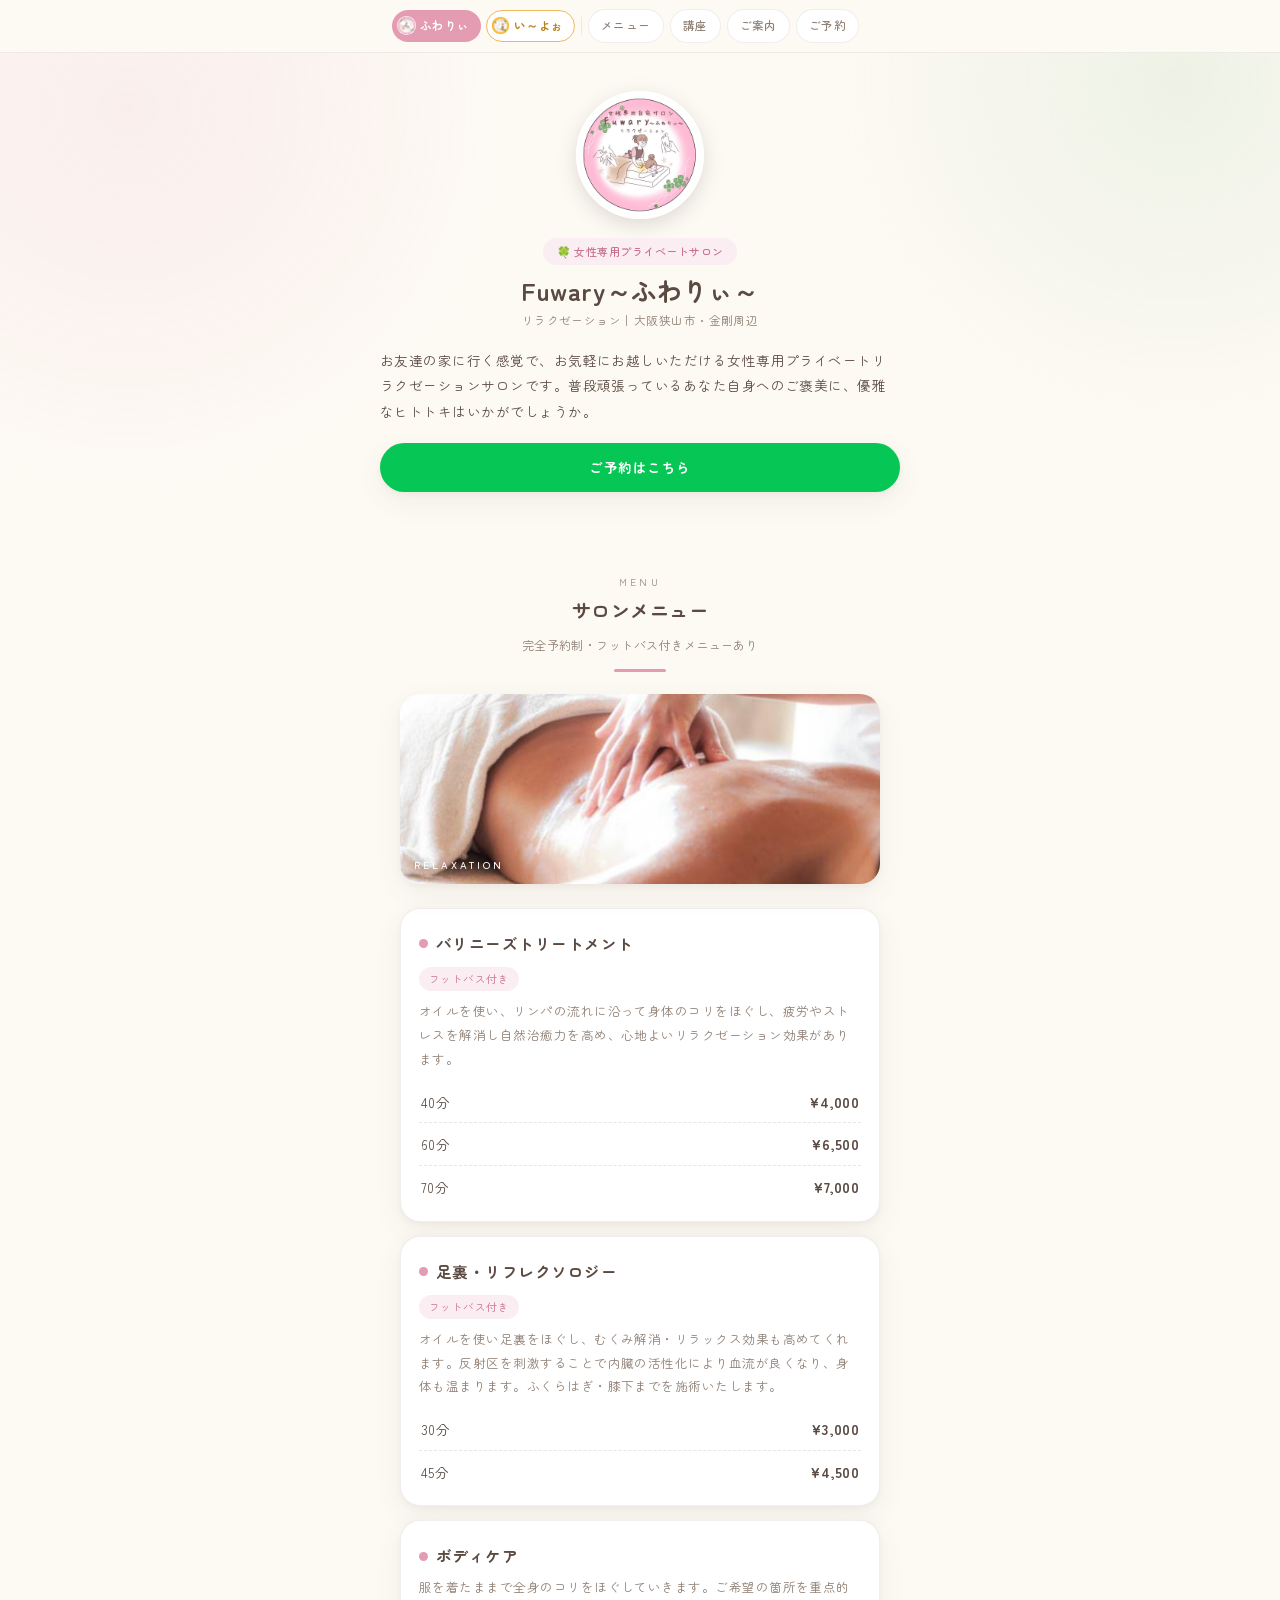
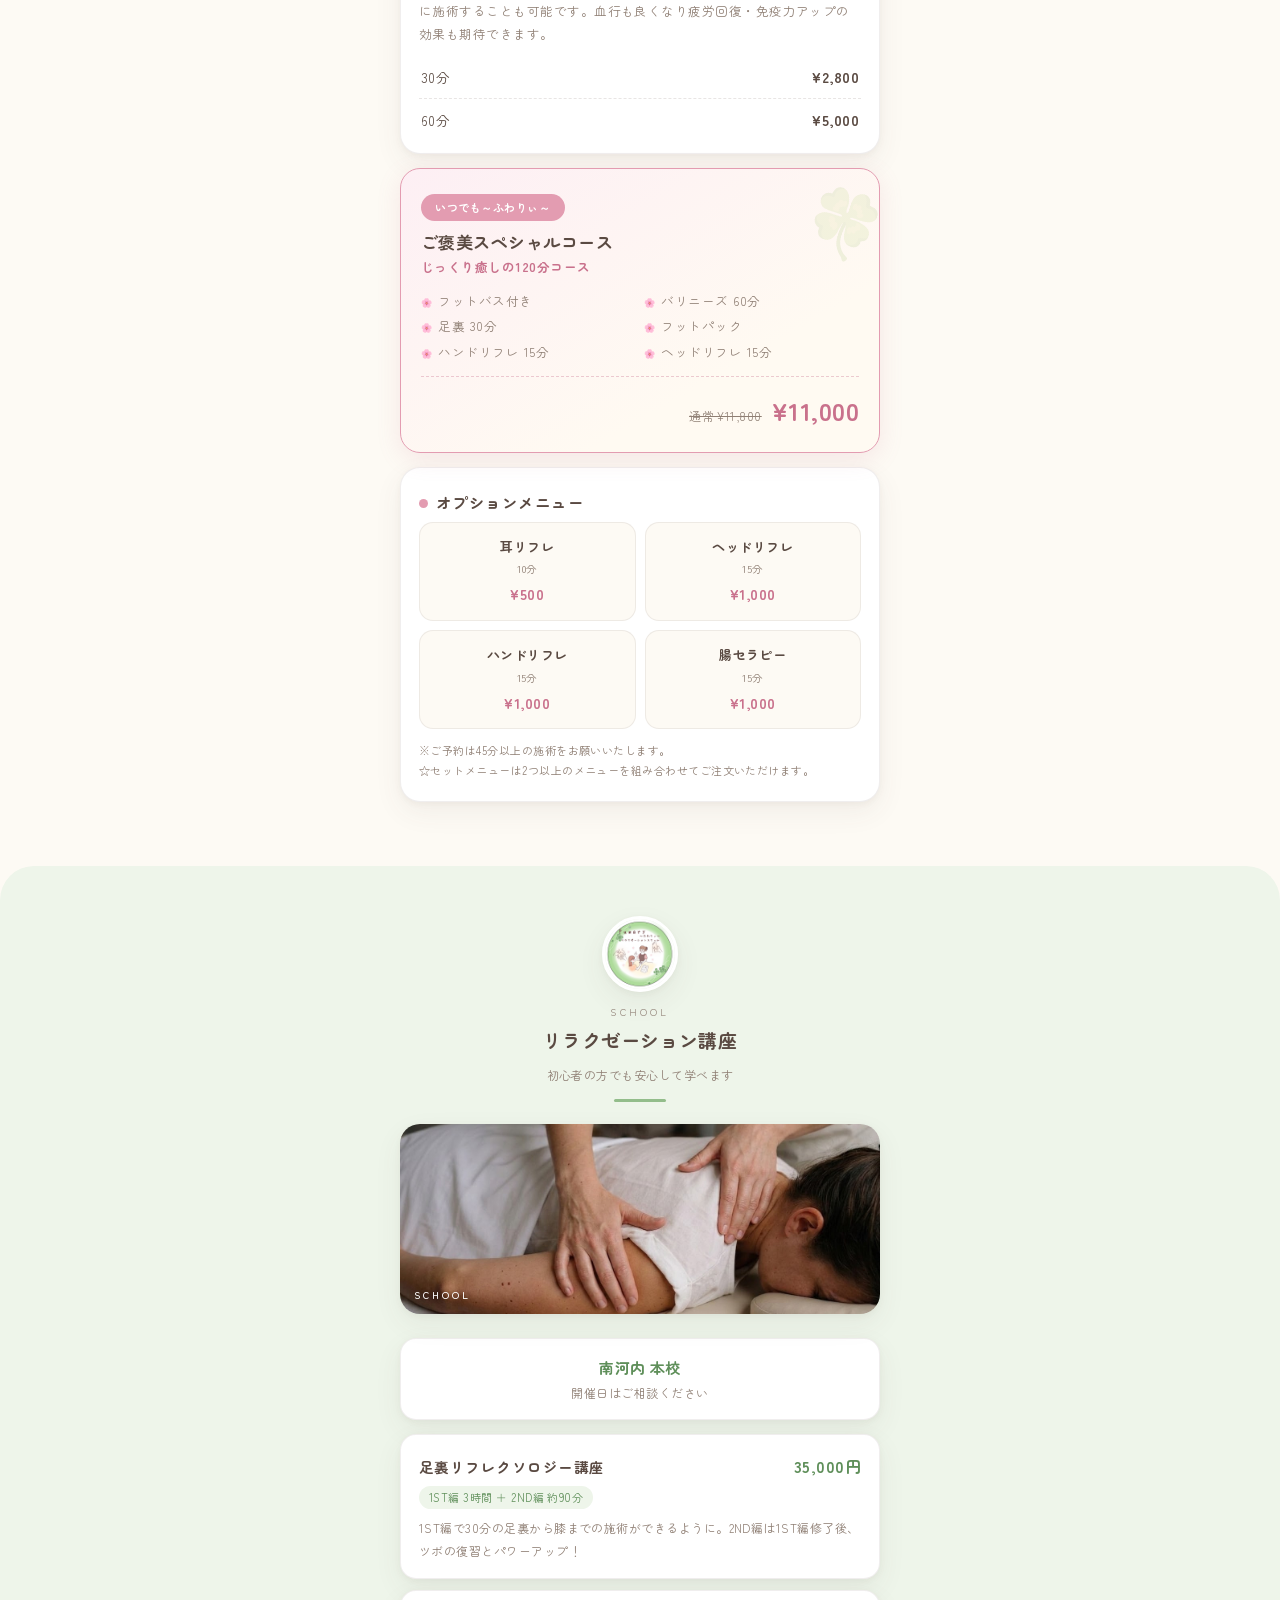
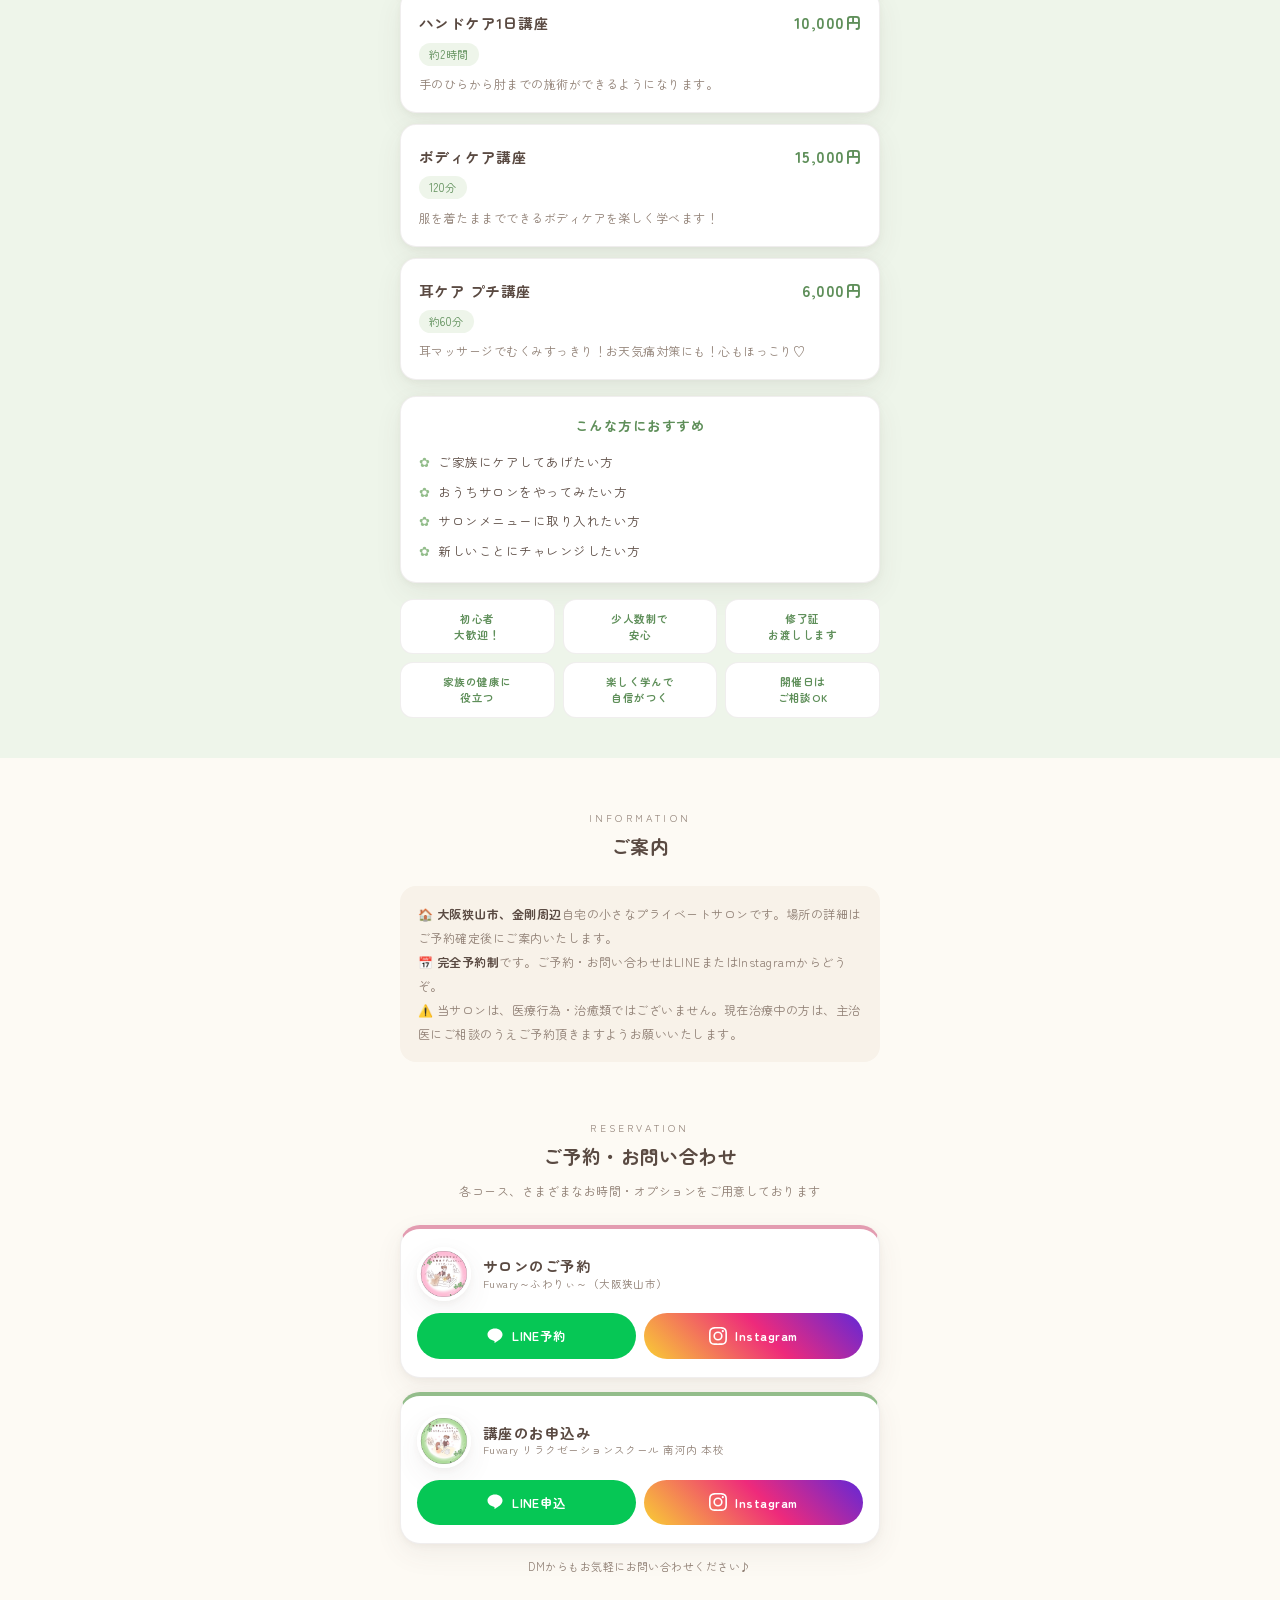
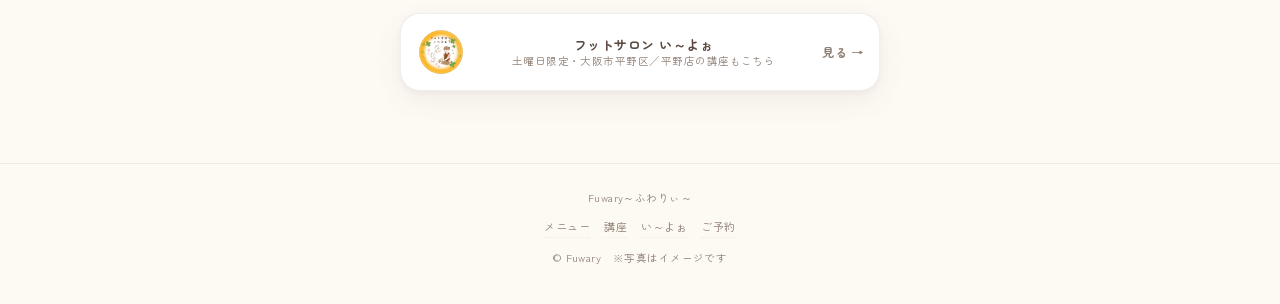
==== commit 2a40283e: "LINE・InstagramのURLを設定し、ナビのブランド切替を固定表示に QRから読み取ったふわりぃ／い～よぉのLINE・Instagramを各ボタンに設定。 上部ナビは[ふわりぃ][い～よぉ]を" ====
--- a/index.html
+++ b/index.html
@@ -14,15 +14,19 @@
 <body data-page="ふわりぃ" data-prefix="salon" data-brand="salon">
 
 <div class="topbar">
-  <div class="nav-scroll">
-    <div class="nav-in" id="nav">
+  <div class="nav-in" id="nav">
+    <div class="brands">
       <a class="brand salon here" href="index.html"><img src="assets/logo_salon.jpg" alt="">ふわりぃ</a>
       <a class="brand foot" href="iiyo.html"><img src="assets/logo_foot.jpg" alt="">い～よぉ</a>
-      <span class="nav-sep"></span>
-      <a class="sec" href="#menu">メニュー</a>
-      <a class="sec" href="#school" data-c="green">講座</a>
-      <a class="sec" href="#access" data-c="plain">ご案内</a>
-      <a class="sec" href="#contact" data-c="plain">ご予約</a>
+    </div>
+    <span class="nav-sep"></span>
+    <div class="nav-scroll">
+      <div class="secs">
+        <a class="sec" href="#menu">メニュー</a>
+        <a class="sec" href="#school" data-c="green">講座</a>
+        <a class="sec" href="#access" data-c="plain">ご案内</a>
+        <a class="sec" href="#contact" data-c="plain">ご予約</a>
+      </div>
     </div>
   </div>
 </div>
@@ -226,8 +230,8 @@
           <div class="rsv-name">サロンのご予約<small>Fuwary～ふわりぃ～（大阪狭山市）</small></div>
         </div>
         <div class="rsv-btns">
-          <a class="btn btn-line" data-link="salon.line" href="#" onclick="alert('LINEのURLはスプレッドシートの「基本情報」に入力してください');return false;"><svg class="btn-icon" viewBox="0 0 24 24"><path d="M12 2C6.48 2 2 5.64 2 10.13c0 4.03 3.58 7.4 8.41 8.04.33.07.77.22.89.5.1.26.07.66.03.92l-.14.86c-.04.26-.2 1.01.89.55 1.09-.46 5.87-3.46 8.01-5.92C21.56 13.35 22 11.8 22 10.13 22 5.64 17.52 2 12 2z"/></svg>LINE予約</a>
-          <a class="btn btn-ig" data-link="salon.instagram" href="#" onclick="alert('InstagramのURLはスプレッドシートの「基本情報」に入力してください');return false;"><svg class="btn-icon" viewBox="0 0 24 24"><path d="M12 2.16c3.2 0 3.58.01 4.85.07 3.25.15 4.77 1.69 4.92 4.92.06 1.27.07 1.65.07 4.85s-.01 3.58-.07 4.85c-.15 3.23-1.66 4.77-4.92 4.92-1.27.06-1.65.07-4.85.07s-3.58-.01-4.85-.07c-3.26-.15-4.77-1.7-4.92-4.92-.06-1.27-.07-1.65-.07-4.85s.01-3.58.07-4.85C2.38 3.92 3.9 2.38 7.15 2.23 8.42 2.17 8.8 2.16 12 2.16zM12 0C8.74 0 8.33.01 7.05.07 2.7.27.27 2.69.07 7.05.01 8.33 0 8.74 0 12s.01 3.67.07 4.95c.2 4.36 2.62 6.78 6.98 6.98C8.33 23.99 8.74 24 12 24s3.67-.01 4.95-.07c4.35-.2 6.78-2.62 6.98-6.98.06-1.28.07-1.69.07-4.95s-.01-3.67-.07-4.95C23.73 2.7 21.31.27 16.95.07 15.67.01 15.26 0 12 0zm0 5.84A6.16 6.16 0 1 0 18.16 12 6.16 6.16 0 0 0 12 5.84zM12 16a4 4 0 1 1 4-4 4 4 0 0 1-4 4zm6.4-11.85a1.44 1.44 0 1 0 1.44 1.44 1.44 1.44 0 0 0-1.44-1.44z"/></svg>Instagram</a>
+          <a class="btn btn-line" data-link="salon.line" href="https://lin.ee/XAf0HLj" target="_blank" rel="noopener"><svg class="btn-icon" viewBox="0 0 24 24"><path d="M12 2C6.48 2 2 5.64 2 10.13c0 4.03 3.58 7.4 8.41 8.04.33.07.77.22.89.5.1.26.07.66.03.92l-.14.86c-.04.26-.2 1.01.89.55 1.09-.46 5.87-3.46 8.01-5.92C21.56 13.35 22 11.8 22 10.13 22 5.64 17.52 2 12 2z"/></svg>LINE予約</a>
+          <a class="btn btn-ig" data-link="salon.instagram" href="https://www.instagram.com/fuwary07iyashi" target="_blank" rel="noopener"><svg class="btn-icon" viewBox="0 0 24 24"><path d="M12 2.16c3.2 0 3.58.01 4.85.07 3.25.15 4.77 1.69 4.92 4.92.06 1.27.07 1.65.07 4.85s-.01 3.58-.07 4.85c-.15 3.23-1.66 4.77-4.92 4.92-1.27.06-1.65.07-4.85.07s-3.58-.01-4.85-.07c-3.26-.15-4.77-1.7-4.92-4.92-.06-1.27-.07-1.65-.07-4.85s.01-3.58.07-4.85C2.38 3.92 3.9 2.38 7.15 2.23 8.42 2.17 8.8 2.16 12 2.16zM12 0C8.74 0 8.33.01 7.05.07 2.7.27.27 2.69.07 7.05.01 8.33 0 8.74 0 12s.01 3.67.07 4.95c.2 4.36 2.62 6.78 6.98 6.98C8.33 23.99 8.74 24 12 24s3.67-.01 4.95-.07c4.35-.2 6.78-2.62 6.98-6.98.06-1.28.07-1.69.07-4.95s-.01-3.67-.07-4.95C23.73 2.7 21.31.27 16.95.07 15.67.01 15.26 0 12 0zm0 5.84A6.16 6.16 0 1 0 18.16 12 6.16 6.16 0 0 0 12 5.84zM12 16a4 4 0 1 1 4-4 4 4 0 0 1-4 4zm6.4-11.85a1.44 1.44 0 1 0 1.44 1.44 1.44 1.44 0 0 0-1.44-1.44z"/></svg>Instagram</a>
         </div>
       </div>
 
@@ -237,8 +241,8 @@
           <div class="rsv-name">講座のお申込み<small>Fuwary リラクゼーションスクール 南河内 本校</small></div>
         </div>
         <div class="rsv-btns">
-          <a class="btn btn-line" data-link="school.line" href="#" onclick="alert('LINEのURLはスプレッドシートの「基本情報」に入力してください');return false;"><svg class="btn-icon" viewBox="0 0 24 24"><path d="M12 2C6.48 2 2 5.64 2 10.13c0 4.03 3.58 7.4 8.41 8.04.33.07.77.22.89.5.1.26.07.66.03.92l-.14.86c-.04.26-.2 1.01.89.55 1.09-.46 5.87-3.46 8.01-5.92C21.56 13.35 22 11.8 22 10.13 22 5.64 17.52 2 12 2z"/></svg>LINE申込</a>
-          <a class="btn btn-ig" data-link="school.instagram" href="#" onclick="alert('InstagramのURLはスプレッドシートの「基本情報」に入力してください');return false;"><svg class="btn-icon" viewBox="0 0 24 24"><path d="M12 2.16c3.2 0 3.58.01 4.85.07 3.25.15 4.77 1.69 4.92 4.92.06 1.27.07 1.65.07 4.85s-.01 3.58-.07 4.85c-.15 3.23-1.66 4.77-4.92 4.92-1.27.06-1.65.07-4.85.07s-3.58-.01-4.85-.07c-3.26-.15-4.77-1.7-4.92-4.92-.06-1.27-.07-1.65-.07-4.85s.01-3.58.07-4.85C2.38 3.92 3.9 2.38 7.15 2.23 8.42 2.17 8.8 2.16 12 2.16zM12 0C8.74 0 8.33.01 7.05.07 2.7.27.27 2.69.07 7.05.01 8.33 0 8.74 0 12s.01 3.67.07 4.95c.2 4.36 2.62 6.78 6.98 6.98C8.33 23.99 8.74 24 12 24s3.67-.01 4.95-.07c4.35-.2 6.78-2.62 6.98-6.98.06-1.28.07-1.69.07-4.95s-.01-3.67-.07-4.95C23.73 2.7 21.31.27 16.95.07 15.67.01 15.26 0 12 0zm0 5.84A6.16 6.16 0 1 0 18.16 12 6.16 6.16 0 0 0 12 5.84zM12 16a4 4 0 1 1 4-4 4 4 0 0 1-4 4zm6.4-11.85a1.44 1.44 0 1 0 1.44 1.44 1.44 1.44 0 0 0-1.44-1.44z"/></svg>Instagram</a>
+          <a class="btn btn-line" data-link="school.line" href="https://lin.ee/XAf0HLj" target="_blank" rel="noopener"><svg class="btn-icon" viewBox="0 0 24 24"><path d="M12 2C6.48 2 2 5.64 2 10.13c0 4.03 3.58 7.4 8.41 8.04.33.07.77.22.89.5.1.26.07.66.03.92l-.14.86c-.04.26-.2 1.01.89.55 1.09-.46 5.87-3.46 8.01-5.92C21.56 13.35 22 11.8 22 10.13 22 5.64 17.52 2 12 2z"/></svg>LINE申込</a>
+          <a class="btn btn-ig" data-link="school.instagram" href="https://www.instagram.com/fuwary07iyashi" target="_blank" rel="noopener"><svg class="btn-icon" viewBox="0 0 24 24"><path d="M12 2.16c3.2 0 3.58.01 4.85.07 3.25.15 4.77 1.69 4.92 4.92.06 1.27.07 1.65.07 4.85s-.01 3.58-.07 4.85c-.15 3.23-1.66 4.77-4.92 4.92-1.27.06-1.65.07-4.85.07s-3.58-.01-4.85-.07c-3.26-.15-4.77-1.7-4.92-4.92-.06-1.27-.07-1.65-.07-4.85s.01-3.58.07-4.85C2.38 3.92 3.9 2.38 7.15 2.23 8.42 2.17 8.8 2.16 12 2.16zM12 0C8.74 0 8.33.01 7.05.07 2.7.27.27 2.69.07 7.05.01 8.33 0 8.74 0 12s.01 3.67.07 4.95c.2 4.36 2.62 6.78 6.98 6.98C8.33 23.99 8.74 24 12 24s3.67-.01 4.95-.07c4.35-.2 6.78-2.62 6.98-6.98.06-1.28.07-1.69.07-4.95s-.01-3.67-.07-4.95C23.73 2.7 21.31.27 16.95.07 15.67.01 15.26 0 12 0zm0 5.84A6.16 6.16 0 1 0 18.16 12 6.16 6.16 0 0 0 12 5.84zM12 16a4 4 0 1 1 4-4 4 4 0 0 1-4 4zm6.4-11.85a1.44 1.44 0 1 0 1.44 1.44 1.44 1.44 0 0 0-1.44-1.44z"/></svg>Instagram</a>
         </div>
       </div>
 
--- a/style.css
+++ b/style.css
@@ -52,26 +52,30 @@
   -webkit-backdrop-filter:blur(10px);
   border-bottom:1px solid var(--border);
 }
-.nav-scroll{overflow-x:auto;-webkit-overflow-scrolling:touch;scrollbar-width:none}
-.nav-scroll::-webkit-scrollbar{display:none}
-.nav-in{display:flex;align-items:center;gap:7px;padding:9px 16px;width:max-content;margin:0 auto}
+.nav-in{display:flex;align-items:center;gap:6px;padding:9px 12px;max-width:520px;margin:0 auto}
 .nav-in a{
   flex-shrink:0;font-size:11.5px;font-weight:500;
-  padding:5px 13px;border-radius:999px;
+  padding:5px 12px;border-radius:999px;
   background:#fff;border:1px solid var(--border);
   color:var(--ink-soft);white-space:nowrap;
   transition:all .25s ease;
 }
-.nav-in .brand{font-weight:700;display:flex;align-items:center;gap:5px;padding-left:5px}
-.nav-in .brand img{width:20px;height:20px;border-radius:50%;object-fit:cover}
-.nav-in .brand.salon{color:var(--pink-deep);border-color:var(--pink)}
-.nav-in .brand.foot{color:var(--yellow-deep);border-color:var(--yellow)}
-.nav-in .brand.salon.here{background:var(--pink);color:#fff;border-color:transparent}
-.nav-in .brand.foot.here{background:var(--yellow);color:#fff;border-color:transparent}
-.nav-sep{width:1px;height:18px;background:var(--border);flex-shrink:0;margin:0 2px}
-.nav-in a.sec.active{color:#fff;border-color:transparent;font-weight:700;background:var(--accent)}
-.nav-in a.sec[data-c="green"].active{background:var(--green)}
-.nav-in a.sec[data-c="plain"].active{background:var(--ink-soft)}
+/* ブランド切替（常に固定表示・横スクロールしない） */
+.brands{display:flex;gap:5px;flex-shrink:0}
+.brands .brand{font-weight:700;display:flex;align-items:center;gap:4px;padding:4px 10px 4px 4px}
+.brands .brand img{width:19px;height:19px;border-radius:50%;object-fit:cover}
+.brands .brand.salon{color:var(--pink-deep);border-color:var(--pink)}
+.brands .brand.foot{color:var(--yellow-deep);border-color:var(--yellow)}
+.brands .brand.salon.here{background:var(--pink);color:#fff;border-color:transparent}
+.brands .brand.foot.here{background:var(--yellow);color:#fff;border-color:transparent}
+.nav-sep{width:1px;height:18px;background:var(--border);flex-shrink:0}
+/* セクションタブ（ここだけ横に流れる） */
+.nav-scroll{flex:1;min-width:0;overflow-x:auto;-webkit-overflow-scrolling:touch;scrollbar-width:none}
+.nav-scroll::-webkit-scrollbar{display:none}
+.secs{display:flex;gap:6px;width:max-content}
+.secs a.sec.active{color:#fff;border-color:transparent;font-weight:700;background:var(--accent)}
+.secs a.sec[data-c="green"].active{background:var(--green)}
+.secs a.sec[data-c="plain"].active{background:var(--ink-soft)}
 
 /* ===== hero ===== */
 .hero{
@@ -106,6 +110,7 @@
 .btn:active{transform:scale(.97)}
 .btn-line{background:var(--line);color:#fff}
 .btn-ig{background:linear-gradient(45deg,#f9ce34,#ee2a7b 55%,#6228d7);color:#fff}
+.btn-school{background:var(--green-deep);color:#fff}
 .btn-icon{width:18px;height:18px;fill:currentColor}
 
 /* ===== sections ===== */
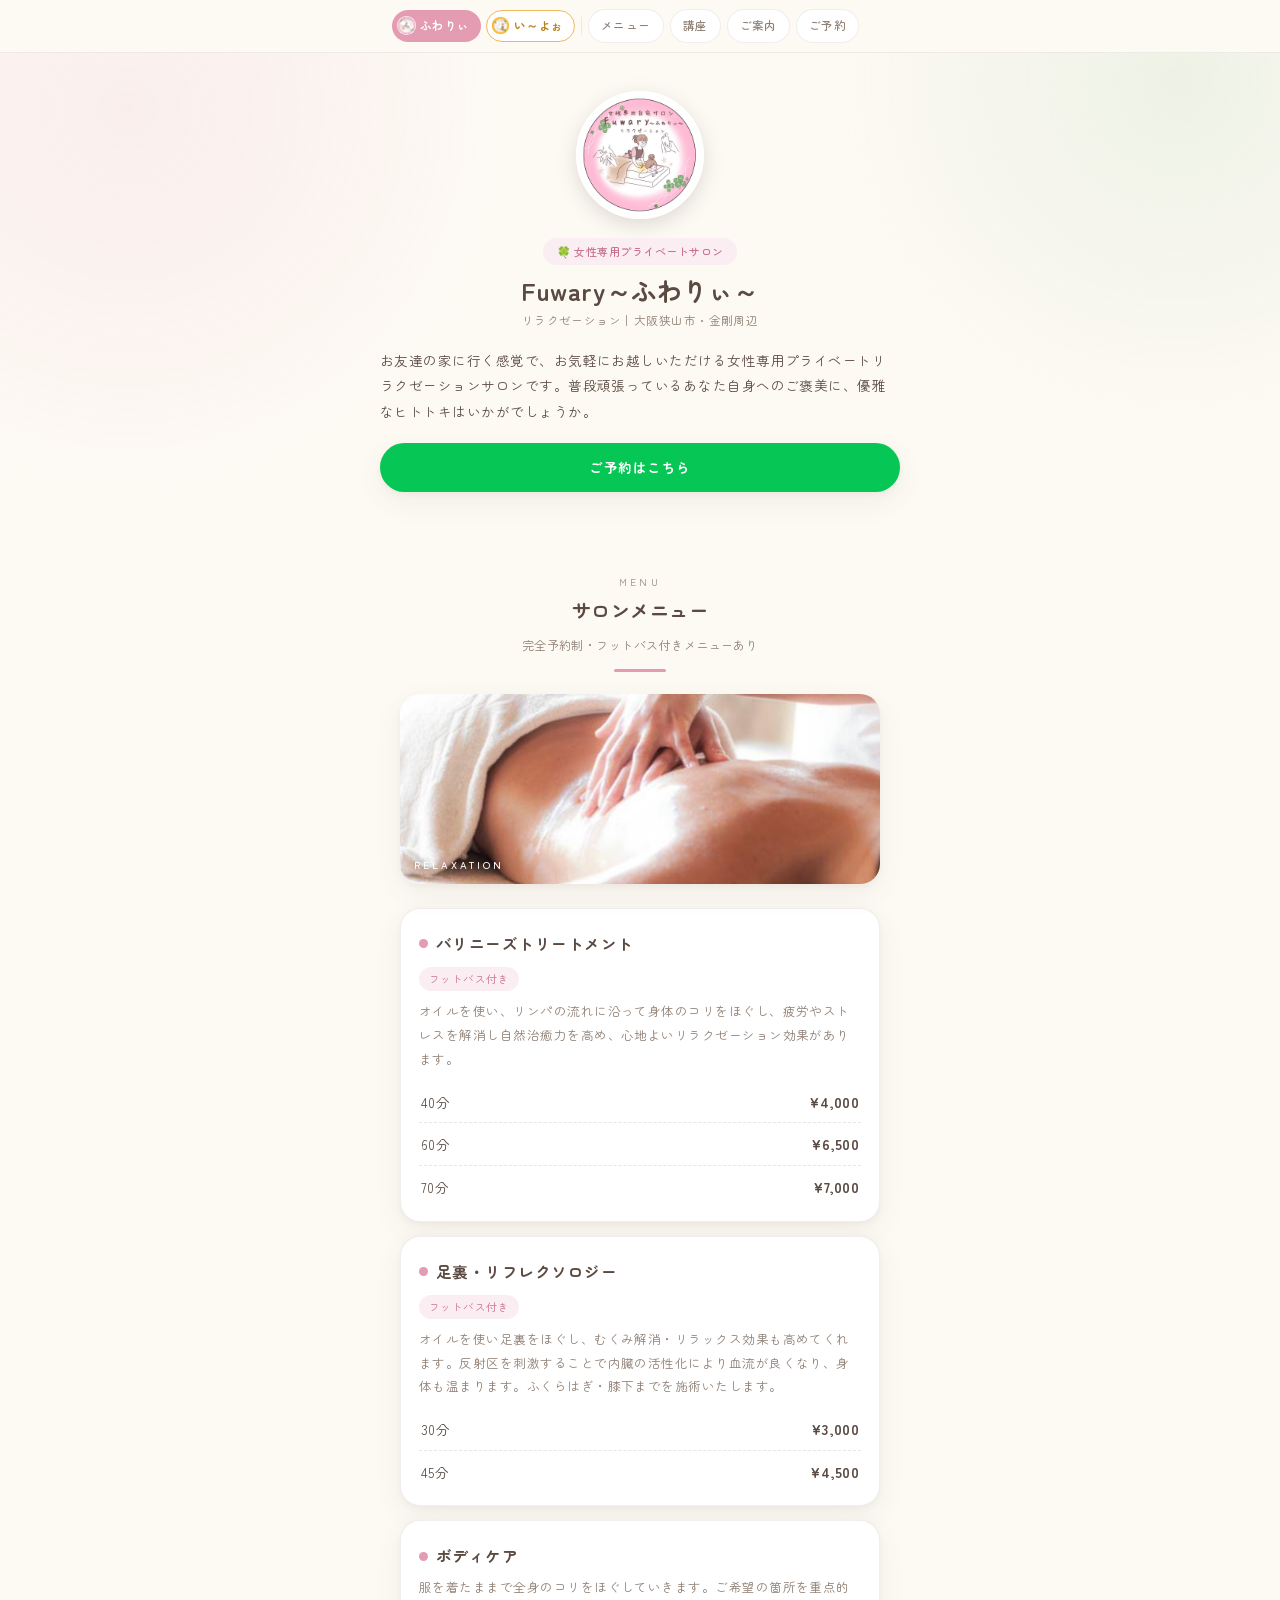
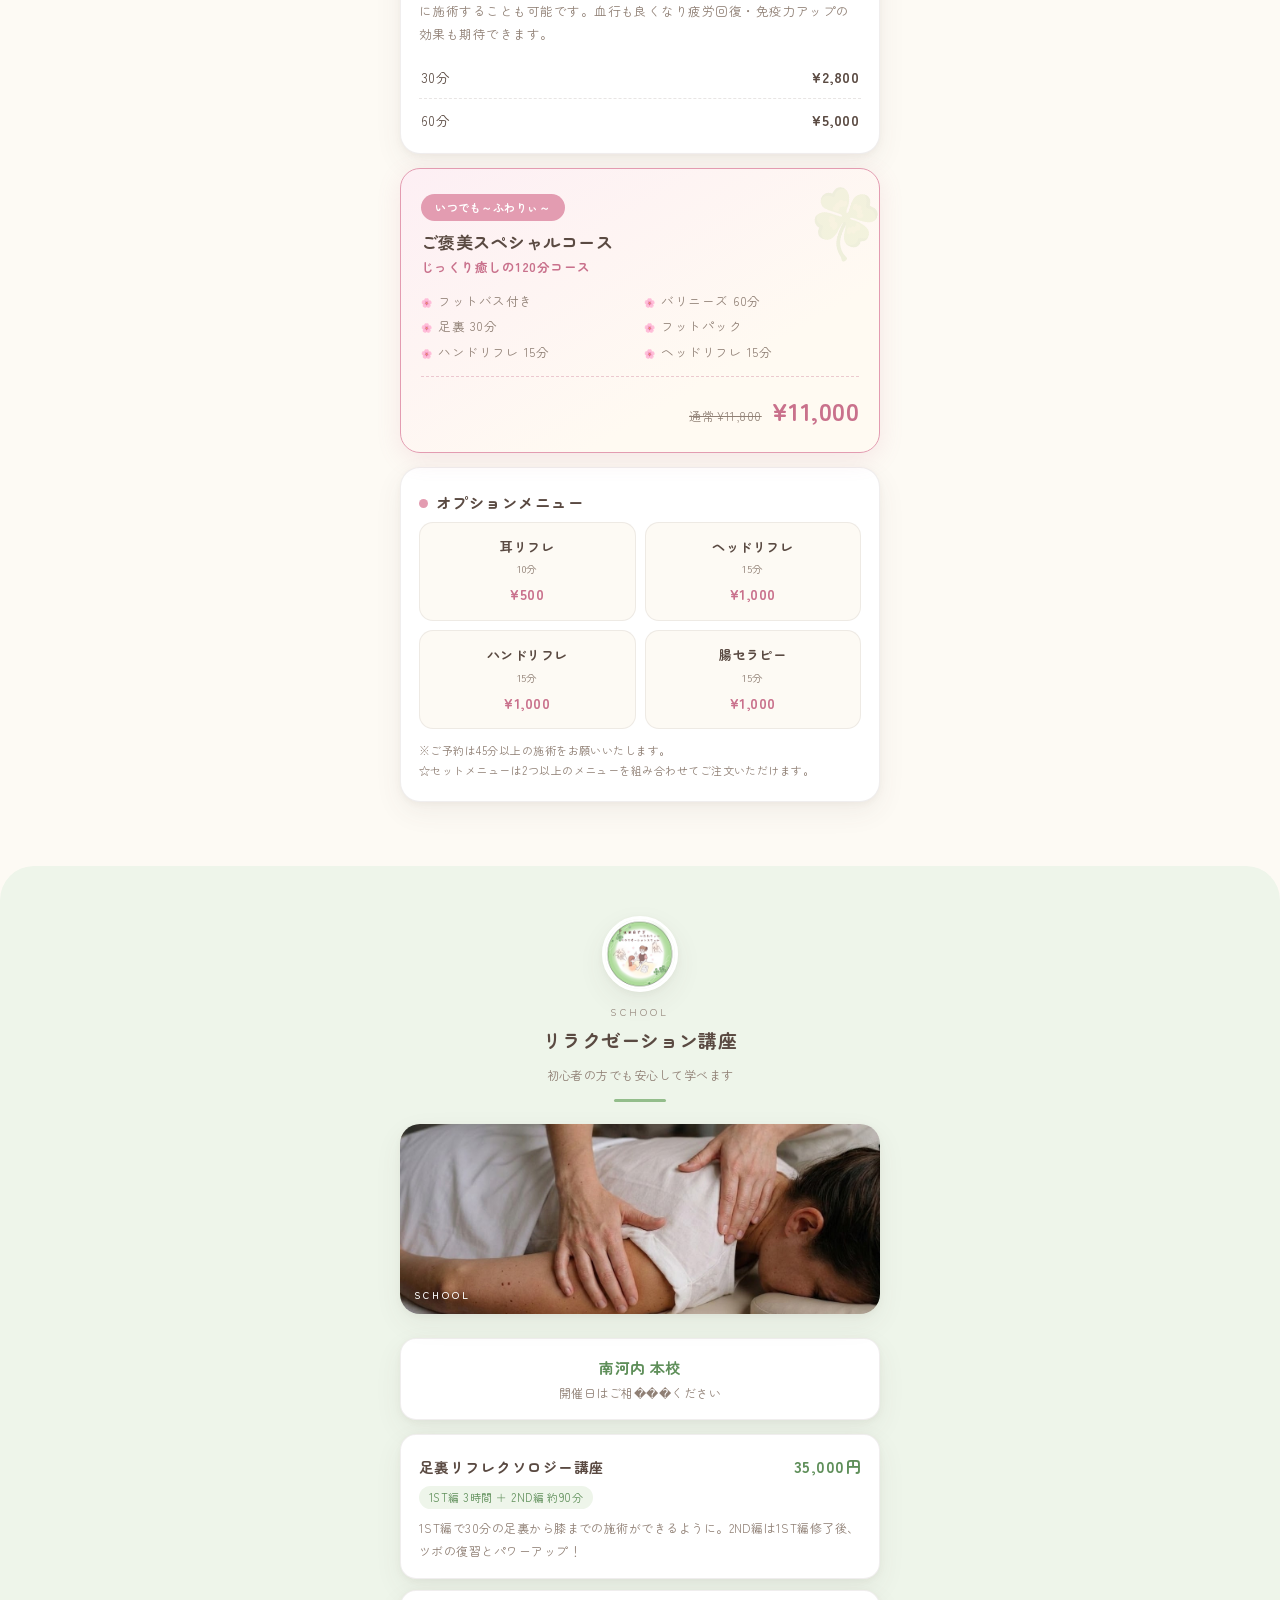
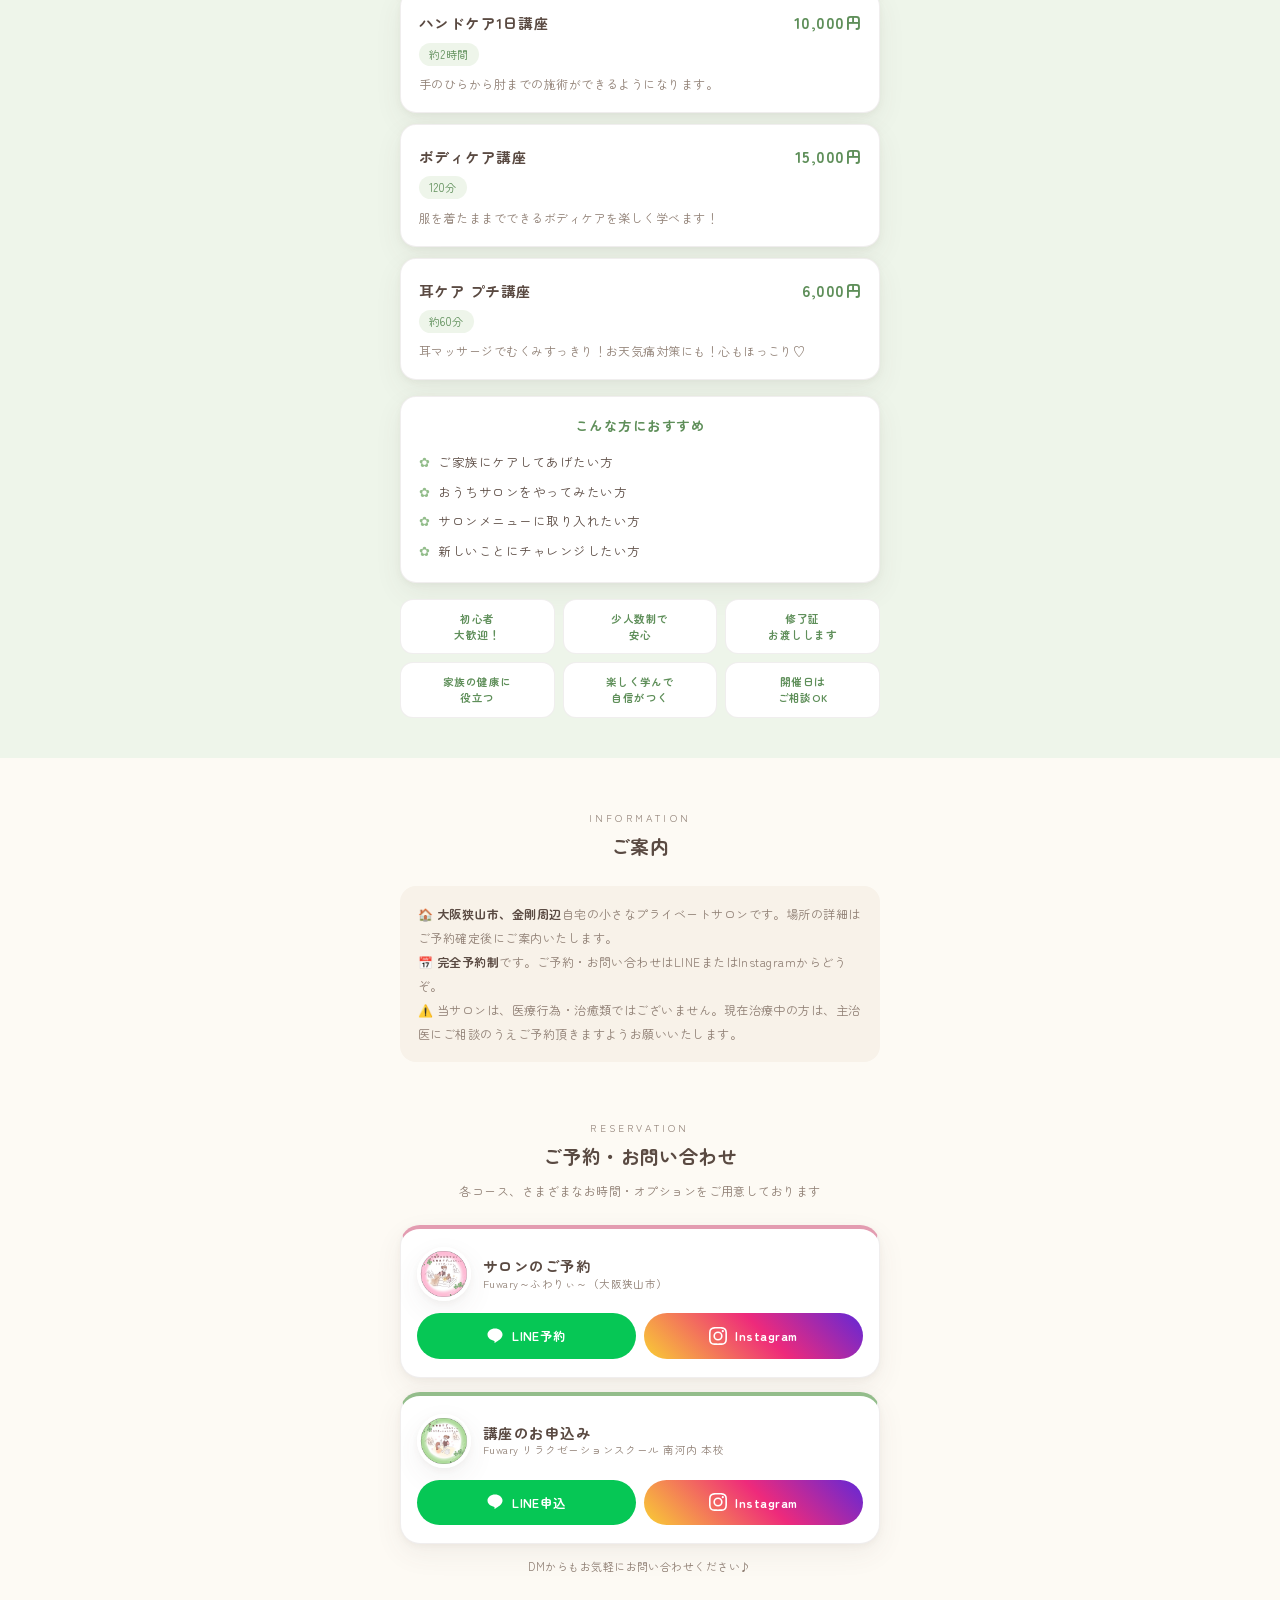
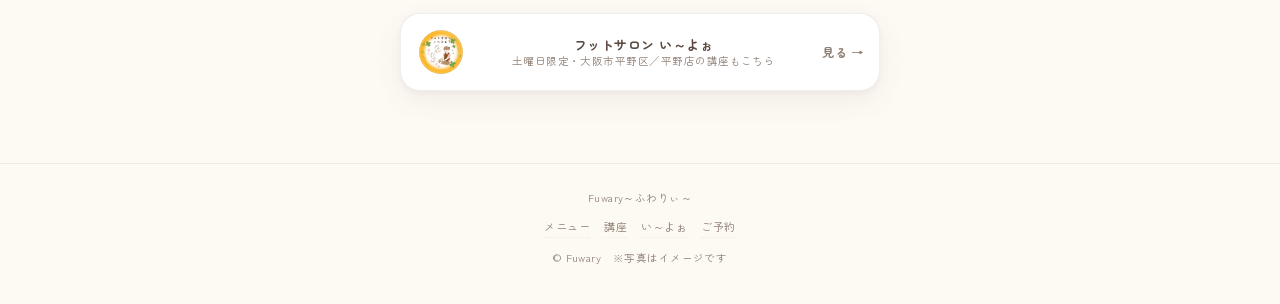
==== commit cb0cf31e: "HTML側の内容をスプレッドシートの現在値に同期 シートを読み込む前の一瞬や、通信できない時に表示される HTML内の内容が古いままだったため、現在のシートの内容に合わせた。  Co-Authored" ====
--- a/index.html
+++ b/index.html
@@ -1,274 +1,248 @@
 <!DOCTYPE html>
+
 <html lang="ja">
 <head>
-<meta charset="UTF-8">
-<meta name="viewport" content="width=device-width, initial-scale=1.0">
+<meta charset="utf-8"/>
+<meta content="width=device-width, initial-scale=1.0" name="viewport"/>
 <title>Fuwary～ふわりぃ～｜女性専用プライベートサロン（大阪狭山市・金剛）</title>
-<meta name="description" content="大阪狭山市・金剛周辺の女性専用プライベートリラクゼーションサロン Fuwary～ふわりぃ～。バリニーズトリートメント・足裏リフレクソロジー・ボディケア。南河内本校のリラクゼーション講座も開講しています。">
-<link rel="icon" href="assets/logo_salon.jpg">
-<link rel="preconnect" href="https://fonts.googleapis.com">
-<link rel="preconnect" href="https://fonts.gstatic.com" crossorigin>
-<link href="https://fonts.googleapis.com/css2?family=Zen+Maru+Gothic:wght@400;500;700&display=swap" rel="stylesheet">
-<link rel="stylesheet" href="style.css">
+<meta content="大阪狭山市・金剛周辺の女性専用プライベートリラクゼーションサロン Fuwary～ふわりぃ～。バリニーズトリートメント・足裏リフレクソロジー・ボディケア。南河内本校のリラクゼーション講座も開講しています。" name="description"/>
+<link href="assets/logo_salon.jpg" rel="icon"/>
+<link href="https://fonts.googleapis.com" rel="preconnect"/>
+<link crossorigin="" href="https://fonts.gstatic.com" rel="preconnect"/>
+<link href="https://fonts.googleapis.com/css2?family=Zen+Maru+Gothic:wght@400;500;700&amp;display=swap" rel="stylesheet"/>
+<link href="style.css" rel="stylesheet"/>
 </head>
-<body data-page="ふわりぃ" data-prefix="salon" data-brand="salon">
-
+<body data-brand="salon" data-page="ふわりぃ" data-prefix="salon">
 <div class="topbar">
-  <div class="nav-in" id="nav">
-    <div class="brands">
-      <a class="brand salon here" href="index.html"><img src="assets/logo_salon.jpg" alt="">ふわりぃ</a>
-      <a class="brand foot" href="iiyo.html"><img src="assets/logo_foot.jpg" alt="">い～よぉ</a>
-    </div>
-    <span class="nav-sep"></span>
-    <div class="nav-scroll">
-      <div class="secs">
-        <a class="sec" href="#menu">メニュー</a>
-        <a class="sec" href="#school" data-c="green">講座</a>
-        <a class="sec" href="#access" data-c="plain">ご案内</a>
-        <a class="sec" href="#contact" data-c="plain">ご予約</a>
-      </div>
-    </div>
-  </div>
-</div>
-
+<div class="nav-in" id="nav">
+<div class="brands">
+<a class="brand salon here" href="index.html"><img alt="" src="assets/logo_salon.jpg"/>ふわりぃ</a>
+<a class="brand foot" href="iiyo.html"><img alt="" src="assets/logo_foot.jpg"/>い～よぉ</a>
+</div>
+<span class="nav-sep"></span>
+<div class="nav-scroll">
+<div class="secs">
+<a class="sec" href="#menu">メニュー</a>
+<a class="sec" data-c="green" href="#school">講座</a>
+<a class="sec" data-c="plain" href="#access">ご案内</a>
+<a class="sec" data-c="plain" href="#contact">ご予約</a>
+</div>
+</div>
+</div>
+</div>
 <div class="hero">
-  <img class="hero-logo rv" src="assets/logo_salon.jpg" alt="Fuwary～ふわりぃ～ ロゴ">
-  <div class="rv">
-    <span class="tag">🍀 女性専用プライベートサロン</span>
-    <h1>Fuwary～ふわりぃ～</h1>
-    <div class="sub" data-info="salon.area">リラクゼーション｜大阪狭山市・金剛周辺</div>
-  </div>
-  <p class="copy rv" data-info="salon.copy">
-    お友達の家に行く感覚で、お気軽にお越しいただける女性専用プライベートリラクゼーションサロンです。普段頑張っているあなた自身へのご褒美に、優雅なヒトトキはいかがでしょうか。
-  </p>
-  <div class="hero-cta rv">
-    <a class="btn btn-line" href="#contact">ご予約はこちら</a>
-  </div>
-</div>
-
+<img alt="Fuwary～ふわりぃ～ ロゴ" class="hero-logo rv" src="assets/logo_salon.jpg"/>
+<div class="rv">
+<span class="tag">🍀 女性専用プライベートサロン</span>
+<h1>Fuwary～ふわりぃ～</h1>
+<div class="sub" data-info="salon.area">リラクゼーション｜大阪狭山市・金剛周辺</div>
+</div>
+<p class="copy rv" data-info="salon.copy">お友達の家に行く感覚で、お気軽にお越しいただける女性専用プライベートリラクゼーションサロンです。普段頑張っているあなた自身へのご褒美に、優雅なヒトトキはいかがでしょうか。</p>
+<div class="hero-cta rv">
+<a class="btn btn-line" href="#contact">ご予約はこちら</a>
+</div>
+</div>
 <!-- サロンメニュー -->
 <section id="menu">
-  <div class="wrap">
-    <div class="sec-head rv">
-      <div class="en">Menu</div>
-      <h2>サロンメニュー</h2>
-      <div class="lead">完全予約制・フットバス付きメニューあり</div>
-      <div class="deco"></div>
-    </div>
-
-    <div class="sec-photo rv">
-      <img src="assets/photo_salon.png" alt="バリニーズトリートメント">
-      <span class="ph-label">Relaxation</span>
-    </div>
-
-    <!-- ↓ スプレッドシート「メニュー」から差し替わります -->
-    <div id="menu-list">
-      <div class="card rv">
-        <h3><span class="dot"></span>バリニーズトリートメント</h3>
-        <span class="note-tag">フットバス付き</span>
-        <p class="desc">オイルを使い、リンパの流れに沿って身体のコリをほぐし、疲労やストレスを解消し自然治癒力を高め、心地よいリラクゼーション効果があります。</p>
-        <div class="price-row"><span>40分</span><span class="p">¥4,000</span></div>
-        <div class="price-row"><span>60分</span><span class="p">¥6,500</span></div>
-        <div class="price-row"><span>70分</span><span class="p">¥7,000</span></div>
-      </div>
-      <div class="card rv">
-        <h3><span class="dot"></span>足裏・リフレクソロジー</h3>
-        <span class="note-tag">フットバス付き</span>
-        <p class="desc">オイルを使い足裏をほぐし、むくみ解消・リラックス効果も高めてくれます。反射区を刺激することで内臓の活性化により血流が良くなり、身体も温まります。ふくらはぎ・膝下までを施術いたします。</p>
-        <div class="price-row"><span>30分</span><span class="p">¥3,000</span></div>
-        <div class="price-row"><span>45分</span><span class="p">¥4,500</span></div>
-      </div>
-      <div class="card rv">
-        <h3><span class="dot"></span>ボディケア</h3>
-        <p class="desc">服を着たままで全身のコリをほぐしていきます。ご希望の箇所を重点的に施術することも可能です。血行も良くなり疲労回復・免疫力アップの効果も期待できます。</p>
-        <div class="price-row"><span>30分</span><span class="p">¥2,800</span></div>
-        <div class="price-row"><span>60分</span><span class="p">¥5,000</span></div>
-      </div>
-    </div>
-
-    <!-- ↓ スプレッドシート「スペシャル」から差し替わります -->
-    <div class="special rv" id="special-box">
-      <span class="ribbon">いつでも～ふわりぃ～</span>
-      <h3>ご褒美スペシャルコース</h3>
-      <div class="time">じっくり癒しの120分コース</div>
-      <ul>
-        <li>フットバス付き</li>
-        <li>バリニーズ 60分</li>
-        <li>足裏 30分</li>
-        <li>フットパック</li>
-        <li>ハンドリフレ 15分</li>
-        <li>ヘッドリフレ 15分</li>
-      </ul>
-      <div class="price-line">
-        <span class="old">通常 ¥11,800</span>
-        <span class="now">¥11,000</span>
-      </div>
-    </div>
-
-    <div class="card rv">
-      <h3><span class="dot"></span>オプションメニュー</h3>
-      <!-- ↓ スプレッドシート「オプション」から差し替わります -->
-      <div class="opt-grid" id="option-list">
-        <div class="opt"><div class="o-name">耳リフレ</div><div class="o-time">10分</div><div class="o-price">¥500</div></div>
-        <div class="opt"><div class="o-name">ヘッドリフレ</div><div class="o-time">15分</div><div class="o-price">¥1,000</div></div>
-        <div class="opt"><div class="o-name">ハンドリフレ</div><div class="o-time">15分</div><div class="o-price">¥1,000</div></div>
-        <div class="opt"><div class="o-name">腸セラピー</div><div class="o-time">15分</div><div class="o-price">¥1,000</div></div>
-      </div>
-      <p class="opt-note" data-info="salon.menuNote">※ご予約は45分以上の施術をお願いいたします。<br>☆セットメニューは2つ以上のメニューを組み合わせてご注文いただけます。</p>
-    </div>
-  </div>
-</section>
-
+<div class="wrap">
+<div class="sec-head rv">
+<div class="en">Menu</div>
+<h2>サロンメニュー</h2>
+<div class="lead">完全予約制・フットバス付きメニューあり</div>
+<div class="deco"></div>
+</div>
+<div class="sec-photo rv">
+<img alt="バリニーズトリートメント" src="assets/photo_salon.png"/>
+<span class="ph-label">Relaxation</span>
+</div>
+<!-- ↓ スプレッドシート「メニュー」から差し替わります -->
+<div id="menu-list">
+<div class="card rv">
+<h3><span class="dot"></span>バリニーズトリートメント</h3>
+<span class="note-tag">フットバス付き</span>
+<p class="desc">オイルを使い、リンパの流れに沿って身体のコリをほぐし、疲労やストレスを解消し自然治癒力を高め、心地よいリラクゼーション効果があります。</p>
+<div class="price-row"><span>40分</span><span class="p">¥4,000</span></div>
+<div class="price-row"><span>60分</span><span class="p">¥6,500</span></div>
+<div class="price-row"><span>70分</span><span class="p">¥7,000</span></div>
+</div>
+<div class="card rv">
+<h3><span class="dot"></span>足裏・リフレクソロジー</h3>
+<span class="note-tag">フットバス付き</span>
+<p class="desc">オイルを使い足裏をほぐし、むくみ解消・リラックス効果も高めてくれます。反射区を刺激することで内臓の活性化により血流が良くなり、身体も温まります。ふくらはぎ・膝下までを施術いたします。</p>
+<div class="price-row"><span>30分</span><span class="p">¥3,000</span></div>
+<div class="price-row"><span>45分</span><span class="p">¥4,500</span></div>
+</div>
+<div class="card rv">
+<h3><span class="dot"></span>ボディケア</h3>
+<p class="desc">服を着たままで全身のコリをほぐしていきます。ご希望の箇所を重点的に施術することも可能です。血行も良くなり疲労回復・免疫力アップの効果も期待できます。</p>
+<div class="price-row"><span>30分</span><span class="p">¥2,800</span></div>
+<div class="price-row"><span>60分</span><span class="p">¥5,000</span></div>
+</div>
+</div>
+<!-- ↓ スプレッドシート「スペシャル」から差し替わります -->
+<div class="special rv" id="special-box">
+<span class="ribbon">いつでも～ふわりぃ～</span>
+<h3>ご褒美スペシャルコース</h3>
+<div class="time">じっくり癒しの120分コース</div>
+<ul>
+<li>フットバス付き</li>
+<li>バリニーズ 60分</li>
+<li>足裏 30分</li>
+<li>フットパック</li>
+<li>ハンドリフレ 15分</li>
+<li>ヘッドリフレ 15分</li>
+</ul>
+<div class="price-line">
+<span class="old">通常 ¥11,800</span>
+<span class="now">¥11,000</span>
+</div>
+</div>
+<div class="card rv">
+<h3><span class="dot"></span>オプションメニュー</h3>
+<!-- ↓ スプレッドシート「オプション」から差し替わります -->
+<div class="opt-grid" id="option-list">
+<div class="opt"><div class="o-name">耳リフレ</div><div class="o-time">10分</div><div class="o-price">¥500</div></div>
+<div class="opt"><div class="o-name">ヘッドリフレ</div><div class="o-time">15分</div><div class="o-price">¥1,000</div></div>
+<div class="opt"><div class="o-name">ハンドリフレ</div><div class="o-time">15分</div><div class="o-price">¥1,000</div></div>
+<div class="opt"><div class="o-name">腸セラピー</div><div class="o-time">15分</div><div class="o-price">¥1,000</div></div>
+</div>
+<p class="opt-note" data-info="salon.menuNote">※ご予約は45分以上の施術をお願いいたします。<br/>☆セットメニューは2つ以上のメニューを組み合わせてご注文いただけます。</p>
+</div>
+</div>
+</section>
 <!-- 講座（南河内 本校） -->
-<section id="school" class="green-t school-sec">
-  <div class="wrap">
-    <div class="sec-head rv">
-      <img class="sec-badge" src="assets/logo_school.jpg" alt="Fuwary リラクゼーションスクール ロゴ">
-      <div class="en">School</div>
-      <h2>リラクゼーション講座</h2>
-      <div class="lead">初心者の方でも安心して学べます</div>
-      <div class="deco"></div>
-    </div>
-
-    <div class="sec-photo rv">
-      <img src="assets/photo_school.png" alt="ボディケア講座">
-      <span class="ph-label">School</span>
-    </div>
-
-    <div class="school-place rv">
-      <b data-info="salon.schoolName">南河内 本校</b>
-      <span data-info="salon.schoolSchedule">開催日はご相談ください</span>
-    </div>
-
-    <!-- ↓ スプレッドシート「講座」から差し替わります -->
-    <div id="course-list">
-      <div class="course rv">
-        <div class="course-top">
-          <h3>足裏リフレクソロジー講座</h3>
-          <span class="c-price">35,000円</span>
-        </div>
-        <span class="c-time">1ST編 3時間 ＋ 2ND編 約90分</span>
-        <p>1ST編で30分の足裏から膝までの施術ができるように。2ND編は1ST編修了後、ツボの復習とパワーアップ！</p>
-      </div>
-      <div class="course rv">
-        <div class="course-top">
-          <h3>ハンドケア1日講座</h3>
-          <span class="c-price">10,000円</span>
-        </div>
-        <span class="c-time">約2時間</span>
-        <p>手のひらから肘までの施術ができるようになります。</p>
-      </div>
-      <div class="course rv">
-        <div class="course-top">
-          <h3>ボディケア講座</h3>
-          <span class="c-price">15,000円</span>
-        </div>
-        <span class="c-time">120分</span>
-        <p>服を着たままでできるボディケアを楽しく学べます！</p>
-      </div>
-      <div class="course rv">
-        <div class="course-top">
-          <h3>耳ケア プチ講座</h3>
-          <span class="c-price">6,000円</span>
-        </div>
-        <span class="c-time">約60分</span>
-        <p>耳マッサージでむくみすっきり！お天気痛対策にも！心もほっこり♡</p>
-      </div>
-    </div>
-
-    <div class="reco rv">
-      <h3>こんな方におすすめ</h3>
-      <ul>
-        <li>ご家族にケアしてあげたい方</li>
-        <li>おうちサロンをやってみたい方</li>
-        <li>サロンメニューに取り入れたい方</li>
-        <li>新しいことにチャレンジしたい方</li>
-      </ul>
-    </div>
-
-    <div class="rv">
-      <div class="feature-grid">
-        <div class="feat">初心者<br>大歓迎！</div>
-        <div class="feat">少人数制で<br>安心</div>
-        <div class="feat">修了証<br>お渡しします</div>
-        <div class="feat">家族の健康に<br>役立つ</div>
-        <div class="feat">楽しく学んで<br>自信がつく</div>
-        <div class="feat">開催日は<br>ご相談OK</div>
-      </div>
-    </div>
-  </div>
-</section>
-
+<section class="green-t school-sec" id="school">
+<div class="wrap">
+<div class="sec-head rv">
+<img alt="Fuwary リラクゼーションスクール ロゴ" class="sec-badge" src="assets/logo_school.jpg"/>
+<div class="en">School</div>
+<h2>リラクゼーション講座</h2>
+<div class="lead">初心者の方でも安心して学べます</div>
+<div class="deco"></div>
+</div>
+<div class="sec-photo rv">
+<img alt="ボディケア講座" src="assets/photo_school.png"/>
+<span class="ph-label">School</span>
+</div>
+<div class="school-place rv">
+<b data-info="salon.schoolName">南河内 本校</b>
+<span data-info="salon.schoolSchedule">開催日はご相���ください</span>
+</div>
+<!-- ↓ スプレッドシート「講座」から差し替わります -->
+<div id="course-list">
+<div class="course rv">
+<div class="course-top">
+<h3>足裏リフレクソロジー講座</h3>
+<span class="c-price">35,000円</span>
+</div>
+<span class="c-time">1ST編 3時間 ＋ 2ND編 約90分</span>
+<p>1ST編で30分の足裏から膝までの施術ができるように。2ND編は1ST編修了後、ツボの復習とパワーアップ！</p>
+</div>
+<div class="course rv">
+<div class="course-top">
+<h3>ハンドケア1日講座</h3>
+<span class="c-price">10,000円</span>
+</div>
+<span class="c-time">約2時間</span>
+<p>手のひらから肘までの施術ができるようになります。</p>
+</div>
+<div class="course rv">
+<div class="course-top">
+<h3>ボディケア講座</h3>
+<span class="c-price">15,000円</span>
+</div>
+<span class="c-time">120分</span>
+<p>服を着たままでできるボディケアを楽しく学べます！</p>
+</div>
+<div class="course rv">
+<div class="course-top">
+<h3>耳ケア プチ講座</h3>
+<span class="c-price">6,000円</span>
+</div>
+<span class="c-time">約60分</span>
+<p>耳マッサージでむくみすっきり！お天気痛対策にも！心もほっこり♡</p>
+</div>
+</div>
+<div class="reco rv">
+<h3>こんな方におすすめ</h3>
+<ul>
+<li>ご家族にケアしてあげたい方</li>
+<li>おうちサロンをやってみたい方</li>
+<li>サロンメニューに取り入れたい方</li>
+<li>新しいことにチャレンジしたい方</li>
+</ul>
+</div>
+<div class="rv">
+<div class="feature-grid">
+<div class="feat">初心者<br/>大歓迎！</div>
+<div class="feat">少人数制で<br/>安心</div>
+<div class="feat">修了証<br/>お渡しします</div>
+<div class="feat">家族の健康に<br/>役立つ</div>
+<div class="feat">楽しく学んで<br/>自信がつく</div>
+<div class="feat">開催日は<br/>ご相談OK</div>
+</div>
+</div>
+</div>
+</section>
 <!-- ご案内 -->
 <section id="access">
-  <div class="wrap">
-    <div class="sec-head rv">
-      <div class="en">Information</div>
-      <h2>ご案内</h2>
-    </div>
-    <div class="notes rv" data-info="salon.info">
-      🏠 <b>大阪狭山市、金剛周辺</b>自宅の小さなプライベートサロンです。場所の詳細はご予約確定後にご案内いたします。<br>
-      📅 <b>完全予約制</b>です。ご予約・お問い合わせはLINEまたはInstagramからどうぞ。<br>
-      ⚠️ 当サロンは、医療行為・治癒類ではございません。現在治療中の方は、主治医にご相談のうえご予約頂きますようお願いいたします。
-    </div>
-  </div>
-</section>
-
+<div class="wrap">
+<div class="sec-head rv">
+<div class="en">Information</div>
+<h2>ご案内</h2>
+</div>
+<div class="notes rv" data-info="salon.info">🏠 <b>大阪狭山市、金剛周辺</b>自宅の小さなプライベートサロンです。場所の詳細はご予約確定後にご案内いたします。<br/>📅 <b>完全予約制</b>です。ご予約・お問い合わせはLINEまたはInstagramからどうぞ。<br/>⚠️ 当サロンは、医療行為・治癒類ではございません。現在治療中の方は、主治医にご相談のうえご予約頂きますようお願いいたします。</div>
+</div>
+</section>
 <!-- ご予約 -->
-<section id="contact" class="contact">
-  <div class="wrap">
-    <div class="sec-head rv">
-      <div class="en">Reservation</div>
-      <h2>ご予約・お問い合わせ</h2>
-      <div class="lead">各コース、さまざまなお時間・オプションをご用意しております</div>
-    </div>
-    <div class="cards">
-
-      <div class="rsv pink rv">
-        <div class="rsv-head">
-          <img class="rsv-logo" src="assets/logo_salon.jpg" alt="Fuwary～ふわりぃ～ ロゴ">
-          <div class="rsv-name">サロンのご予約<small>Fuwary～ふわりぃ～（大阪狭山市）</small></div>
-        </div>
-        <div class="rsv-btns">
-          <a class="btn btn-line" data-link="salon.line" href="https://lin.ee/XAf0HLj" target="_blank" rel="noopener"><svg class="btn-icon" viewBox="0 0 24 24"><path d="M12 2C6.48 2 2 5.64 2 10.13c0 4.03 3.58 7.4 8.41 8.04.33.07.77.22.89.5.1.26.07.66.03.92l-.14.86c-.04.26-.2 1.01.89.55 1.09-.46 5.87-3.46 8.01-5.92C21.56 13.35 22 11.8 22 10.13 22 5.64 17.52 2 12 2z"/></svg>LINE予約</a>
-          <a class="btn btn-ig" data-link="salon.instagram" href="https://www.instagram.com/fuwary07iyashi" target="_blank" rel="noopener"><svg class="btn-icon" viewBox="0 0 24 24"><path d="M12 2.16c3.2 0 3.58.01 4.85.07 3.25.15 4.77 1.69 4.92 4.92.06 1.27.07 1.65.07 4.85s-.01 3.58-.07 4.85c-.15 3.23-1.66 4.77-4.92 4.92-1.27.06-1.65.07-4.85.07s-3.58-.01-4.85-.07c-3.26-.15-4.77-1.7-4.92-4.92-.06-1.27-.07-1.65-.07-4.85s.01-3.58.07-4.85C2.38 3.92 3.9 2.38 7.15 2.23 8.42 2.17 8.8 2.16 12 2.16zM12 0C8.74 0 8.33.01 7.05.07 2.7.27.27 2.69.07 7.05.01 8.33 0 8.74 0 12s.01 3.67.07 4.95c.2 4.36 2.62 6.78 6.98 6.98C8.33 23.99 8.74 24 12 24s3.67-.01 4.95-.07c4.35-.2 6.78-2.62 6.98-6.98.06-1.28.07-1.69.07-4.95s-.01-3.67-.07-4.95C23.73 2.7 21.31.27 16.95.07 15.67.01 15.26 0 12 0zm0 5.84A6.16 6.16 0 1 0 18.16 12 6.16 6.16 0 0 0 12 5.84zM12 16a4 4 0 1 1 4-4 4 4 0 0 1-4 4zm6.4-11.85a1.44 1.44 0 1 0 1.44 1.44 1.44 1.44 0 0 0-1.44-1.44z"/></svg>Instagram</a>
-        </div>
-      </div>
-
-      <div class="rsv green rv">
-        <div class="rsv-head">
-          <img class="rsv-logo" src="assets/logo_school.jpg" alt="Fuwary リラクゼーションスクール ロゴ">
-          <div class="rsv-name">講座のお申込み<small>Fuwary リラクゼーションスクール 南河内 本校</small></div>
-        </div>
-        <div class="rsv-btns">
-          <a class="btn btn-line" data-link="school.line" href="https://lin.ee/XAf0HLj" target="_blank" rel="noopener"><svg class="btn-icon" viewBox="0 0 24 24"><path d="M12 2C6.48 2 2 5.64 2 10.13c0 4.03 3.58 7.4 8.41 8.04.33.07.77.22.89.5.1.26.07.66.03.92l-.14.86c-.04.26-.2 1.01.89.55 1.09-.46 5.87-3.46 8.01-5.92C21.56 13.35 22 11.8 22 10.13 22 5.64 17.52 2 12 2z"/></svg>LINE申込</a>
-          <a class="btn btn-ig" data-link="school.instagram" href="https://www.instagram.com/fuwary07iyashi" target="_blank" rel="noopener"><svg class="btn-icon" viewBox="0 0 24 24"><path d="M12 2.16c3.2 0 3.58.01 4.85.07 3.25.15 4.77 1.69 4.92 4.92.06 1.27.07 1.65.07 4.85s-.01 3.58-.07 4.85c-.15 3.23-1.66 4.77-4.92 4.92-1.27.06-1.65.07-4.85.07s-3.58-.01-4.85-.07c-3.26-.15-4.77-1.7-4.92-4.92-.06-1.27-.07-1.65-.07-4.85s.01-3.58.07-4.85C2.38 3.92 3.9 2.38 7.15 2.23 8.42 2.17 8.8 2.16 12 2.16zM12 0C8.74 0 8.33.01 7.05.07 2.7.27.27 2.69.07 7.05.01 8.33 0 8.74 0 12s.01 3.67.07 4.95c.2 4.36 2.62 6.78 6.98 6.98C8.33 23.99 8.74 24 12 24s3.67-.01 4.95-.07c4.35-.2 6.78-2.62 6.98-6.98.06-1.28.07-1.69.07-4.95s-.01-3.67-.07-4.95C23.73 2.7 21.31.27 16.95.07 15.67.01 15.26 0 12 0zm0 5.84A6.16 6.16 0 1 0 18.16 12 6.16 6.16 0 0 0 12 5.84zM12 16a4 4 0 1 1 4-4 4 4 0 0 1-4 4zm6.4-11.85a1.44 1.44 0 1 0 1.44 1.44 1.44 1.44 0 0 0-1.44-1.44z"/></svg>Instagram</a>
-        </div>
-      </div>
-
-    </div>
-    <p class="hint">DMからもお気軽にお問い合わせください♪</p>
-
-    <a class="sister rv" href="iiyo.html">
-      <img src="assets/logo_foot.jpg" alt="">
-      <span class="t">フットサロン い～よぉ<small>土曜日限定・大阪市平野区／平野店の講座もこちら</small></span>
-      <span class="go">見る →</span>
-    </a>
-  </div>
-</section>
-
+<section class="contact" id="contact">
+<div class="wrap">
+<div class="sec-head rv">
+<div class="en">Reservation</div>
+<h2>ご予約・お問い合わせ</h2>
+<div class="lead">各コース、さまざまなお時間・オプションをご用意しております</div>
+</div>
+<div class="cards">
+<div class="rsv pink rv">
+<div class="rsv-head">
+<img alt="Fuwary～ふわりぃ～ ロゴ" class="rsv-logo" src="assets/logo_salon.jpg"/>
+<div class="rsv-name">サロンのご予約<small>Fuwary～ふわりぃ～（大阪狭山市）</small></div>
+</div>
+<div class="rsv-btns">
+<a class="btn btn-line" data-link="salon.line" href="https://lin.ee/XAf0HLj" rel="noopener" target="_blank"><svg class="btn-icon" viewbox="0 0 24 24"><path d="M12 2C6.48 2 2 5.64 2 10.13c0 4.03 3.58 7.4 8.41 8.04.33.07.77.22.89.5.1.26.07.66.03.92l-.14.86c-.04.26-.2 1.01.89.55 1.09-.46 5.87-3.46 8.01-5.92C21.56 13.35 22 11.8 22 10.13 22 5.64 17.52 2 12 2z"></path></svg>LINE予約</a>
+<a class="btn btn-ig" data-link="salon.instagram" href="https://www.instagram.com/fuwary07iyashi" rel="noopener" target="_blank"><svg class="btn-icon" viewbox="0 0 24 24"><path d="M12 2.16c3.2 0 3.58.01 4.85.07 3.25.15 4.77 1.69 4.92 4.92.06 1.27.07 1.65.07 4.85s-.01 3.58-.07 4.85c-.15 3.23-1.66 4.77-4.92 4.92-1.27.06-1.65.07-4.85.07s-3.58-.01-4.85-.07c-3.26-.15-4.77-1.7-4.92-4.92-.06-1.27-.07-1.65-.07-4.85s.01-3.58.07-4.85C2.38 3.92 3.9 2.38 7.15 2.23 8.42 2.17 8.8 2.16 12 2.16zM12 0C8.74 0 8.33.01 7.05.07 2.7.27.27 2.69.07 7.05.01 8.33 0 8.74 0 12s.01 3.67.07 4.95c.2 4.36 2.62 6.78 6.98 6.98C8.33 23.99 8.74 24 12 24s3.67-.01 4.95-.07c4.35-.2 6.78-2.62 6.98-6.98.06-1.28.07-1.69.07-4.95s-.01-3.67-.07-4.95C23.73 2.7 21.31.27 16.95.07 15.67.01 15.26 0 12 0zm0 5.84A6.16 6.16 0 1 0 18.16 12 6.16 6.16 0 0 0 12 5.84zM12 16a4 4 0 1 1 4-4 4 4 0 0 1-4 4zm6.4-11.85a1.44 1.44 0 1 0 1.44 1.44 1.44 1.44 0 0 0-1.44-1.44z"></path></svg>Instagram</a>
+</div>
+</div>
+<div class="rsv green rv">
+<div class="rsv-head">
+<img alt="Fuwary リラクゼーションスクール ロゴ" class="rsv-logo" src="assets/logo_school.jpg"/>
+<div class="rsv-name">講座のお申込み<small>Fuwary リラクゼーションスクール 南河内 本校</small></div>
+</div>
+<div class="rsv-btns">
+<a class="btn btn-line" data-link="school.line" href="https://lin.ee/XAf0HLj" rel="noopener" target="_blank"><svg class="btn-icon" viewbox="0 0 24 24"><path d="M12 2C6.48 2 2 5.64 2 10.13c0 4.03 3.58 7.4 8.41 8.04.33.07.77.22.89.5.1.26.07.66.03.92l-.14.86c-.04.26-.2 1.01.89.55 1.09-.46 5.87-3.46 8.01-5.92C21.56 13.35 22 11.8 22 10.13 22 5.64 17.52 2 12 2z"></path></svg>LINE申込</a>
+<a class="btn btn-ig" data-link="school.instagram" href="https://www.instagram.com/fuwary07iyashi" rel="noopener" target="_blank"><svg class="btn-icon" viewbox="0 0 24 24"><path d="M12 2.16c3.2 0 3.58.01 4.85.07 3.25.15 4.77 1.69 4.92 4.92.06 1.27.07 1.65.07 4.85s-.01 3.58-.07 4.85c-.15 3.23-1.66 4.77-4.92 4.92-1.27.06-1.65.07-4.85.07s-3.58-.01-4.85-.07c-3.26-.15-4.77-1.7-4.92-4.92-.06-1.27-.07-1.65-.07-4.85s.01-3.58.07-4.85C2.38 3.92 3.9 2.38 7.15 2.23 8.42 2.17 8.8 2.16 12 2.16zM12 0C8.74 0 8.33.01 7.05.07 2.7.27.27 2.69.07 7.05.01 8.33 0 8.74 0 12s.01 3.67.07 4.95c.2 4.36 2.62 6.78 6.98 6.98C8.33 23.99 8.74 24 12 24s3.67-.01 4.95-.07c4.35-.2 6.78-2.62 6.98-6.98.06-1.28.07-1.69.07-4.95s-.01-3.67-.07-4.95C23.73 2.7 21.31.27 16.95.07 15.67.01 15.26 0 12 0zm0 5.84A6.16 6.16 0 1 0 18.16 12 6.16 6.16 0 0 0 12 5.84zM12 16a4 4 0 1 1 4-4 4 4 0 0 1-4 4zm6.4-11.85a1.44 1.44 0 1 0 1.44 1.44 1.44 1.44 0 0 0-1.44-1.44z"></path></svg>Instagram</a>
+</div>
+</div>
+</div>
+<p class="hint">DMからもお気軽にお問い合わせください♪</p>
+<a class="sister rv" href="iiyo.html">
+<img alt="" src="assets/logo_foot.jpg"/>
+<span class="t">フットサロン い～よぉ<small>土曜日限定・大阪市平野区／平野店の講座もこちら</small></span>
+<span class="go">見る →</span>
+</a>
+</div>
+</section>
 <footer>
   Fuwary～ふわりぃ～
   <div class="f-links">
-    <a href="#menu">メニュー</a>
-    <a href="#school">講座</a>
-    <a href="iiyo.html">い～よぉ</a>
-    <a href="#contact">ご予約</a>
-  </div>
+<a href="#menu">メニュー</a>
+<a href="#school">講座</a>
+<a href="iiyo.html">い～よぉ</a>
+<a href="#contact">ご予約</a>
+</div>
   © Fuwary　※写真はイメージです
 </footer>
-
-<a id="toTop" href="#" aria-label="ページ上部へ">↑</a>
-<script src="app.js"></script>
+<a aria-label="ページ上部へ" href="#" id="toTop">↑</a>
+<script src="app.js?v=3"></script>
 </body>
 </html>
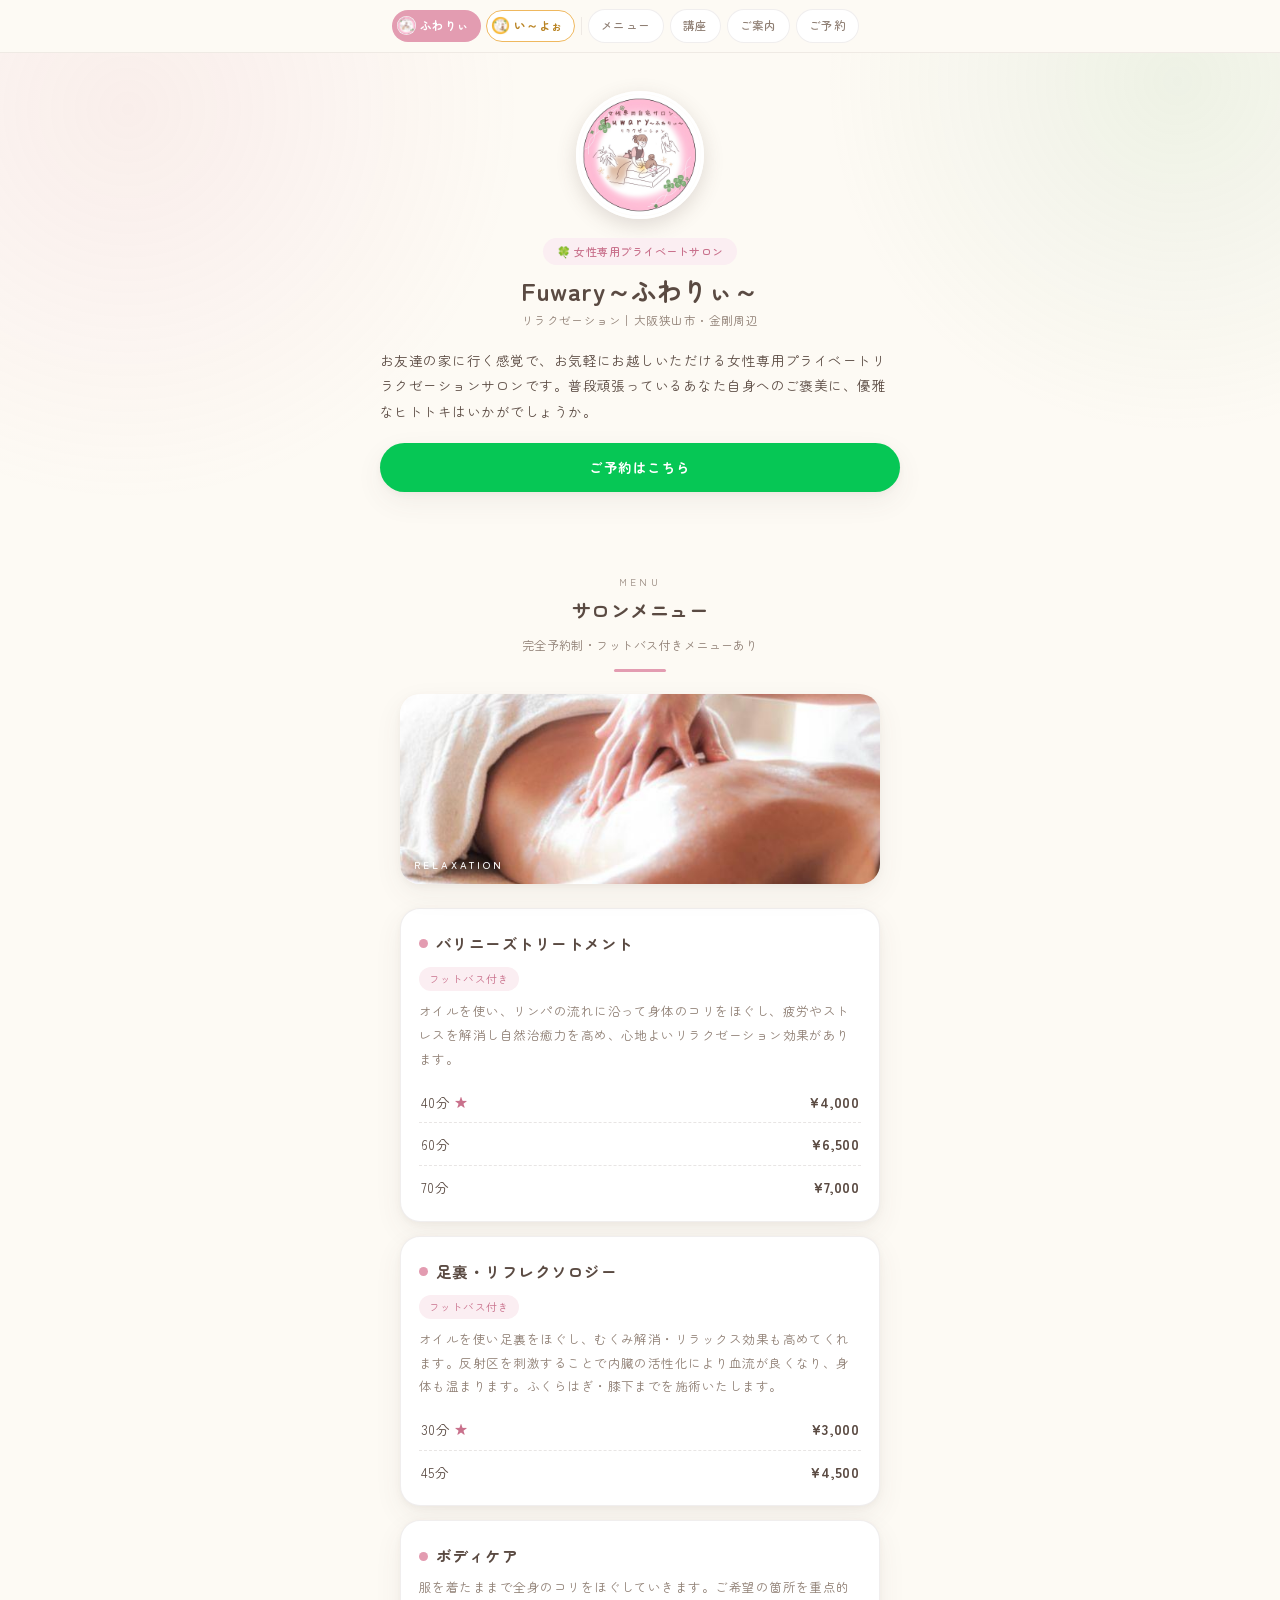
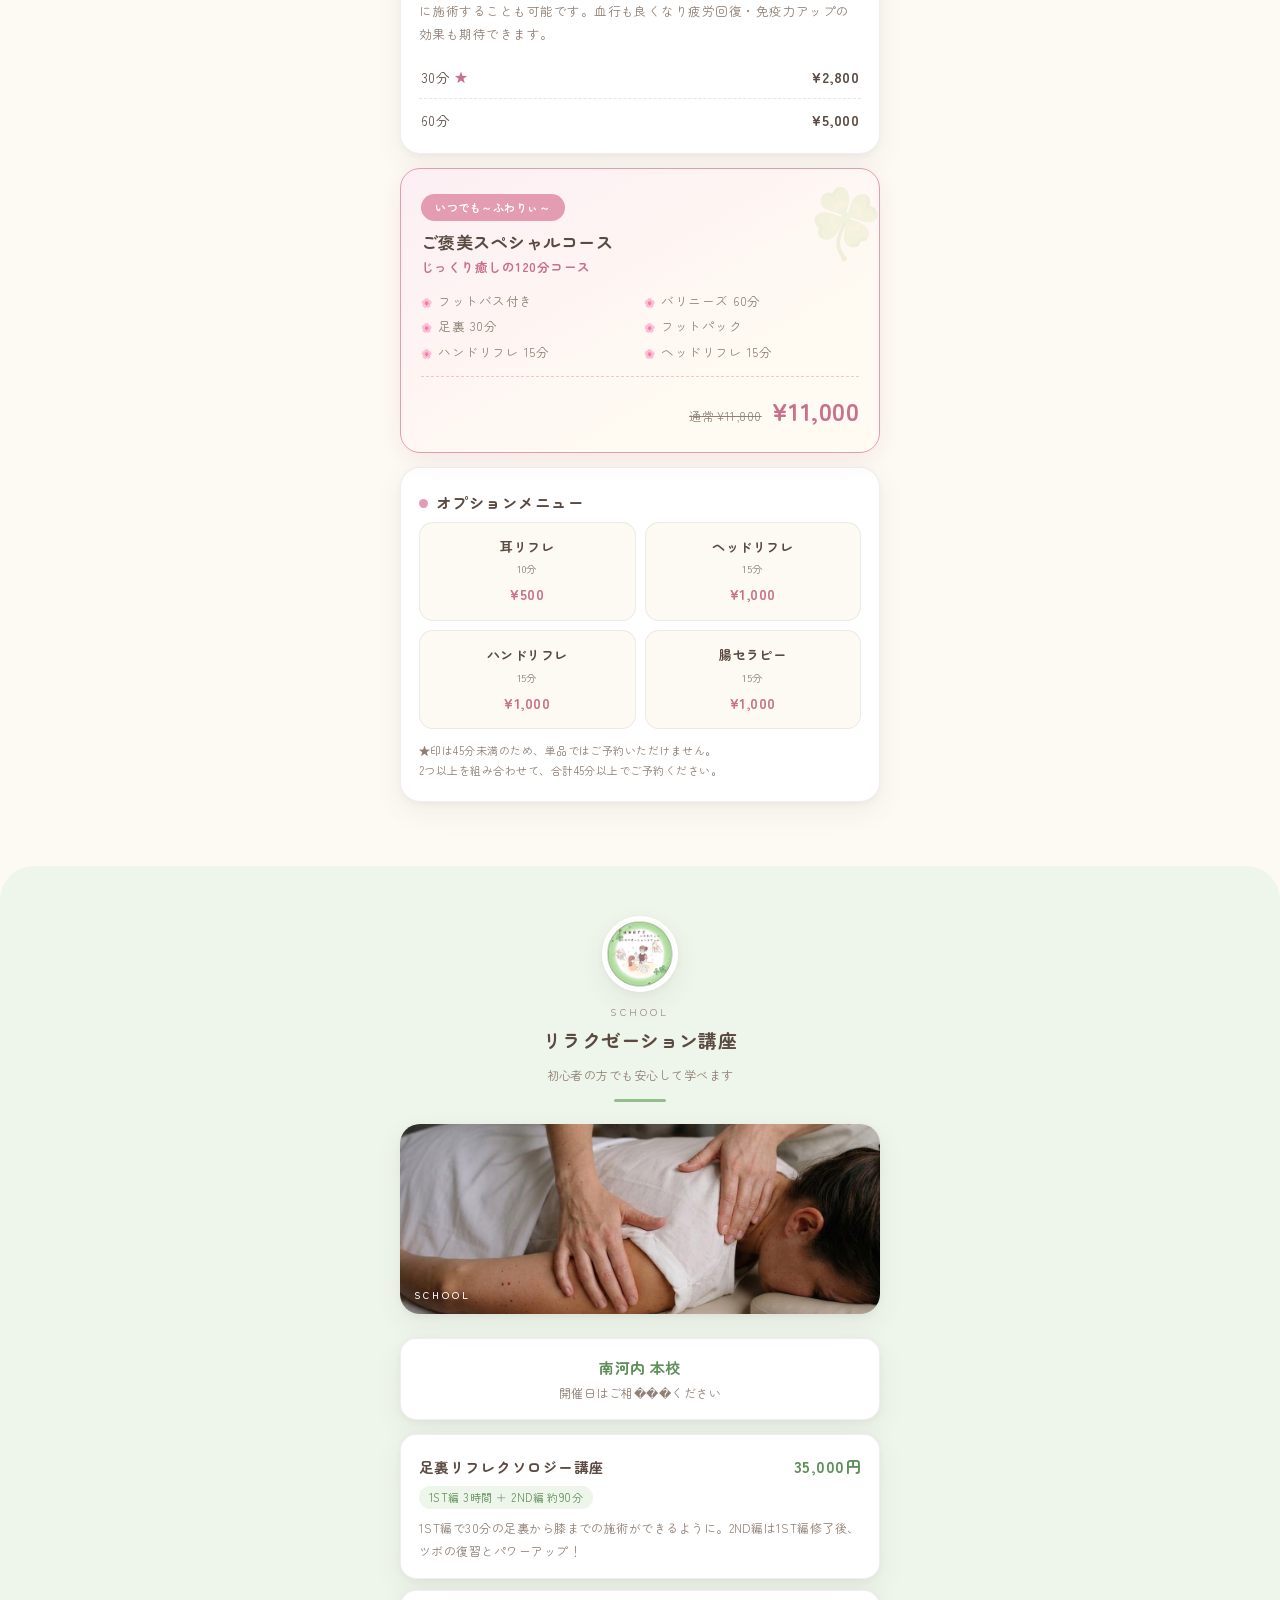
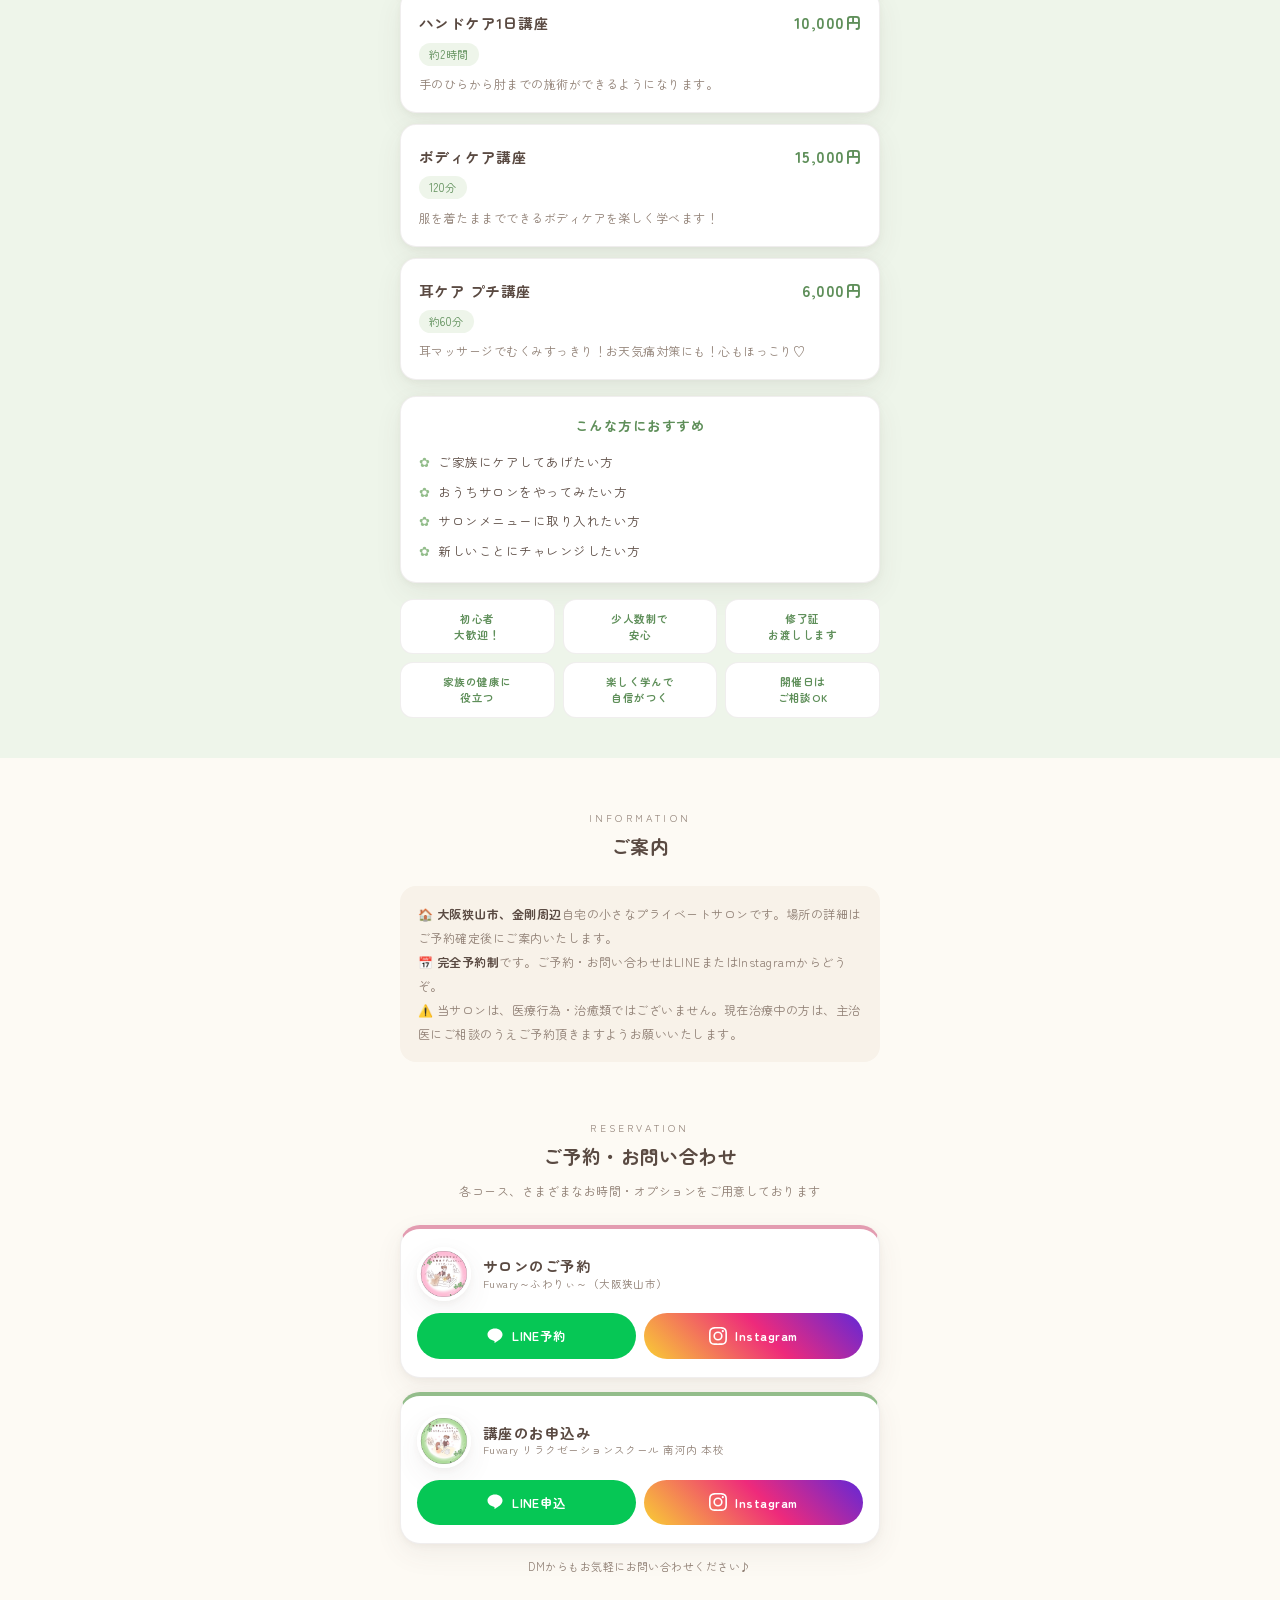
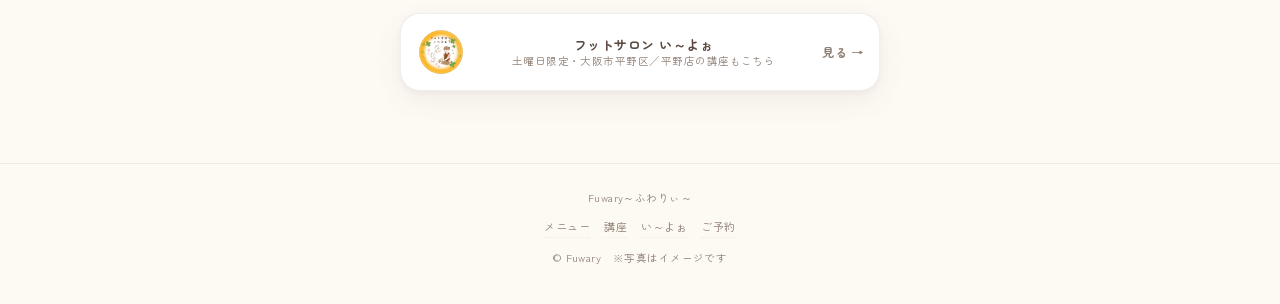
==== commit dbb1abc5: "45分未満のコースに★を付け、セット必須である旨を明記 45分未満は単品で予約できず組み合わせが必要なため、 料金表の該当する時間に★を表示し、注記でその条件を説明する。  Co-Authored-B" ====
--- a/index.html
+++ b/index.html
@@ -61,7 +61,7 @@
 <h3><span class="dot"></span>バリニーズトリートメント</h3>
 <span class="note-tag">フットバス付き</span>
 <p class="desc">オイルを使い、リンパの流れに沿って身体のコリをほぐし、疲労やストレスを解消し自然治癒力を高め、心地よいリラクゼーション効果があります。</p>
-<div class="price-row"><span>40分</span><span class="p">¥4,000</span></div>
+<div class="price-row"><span>40分<span class="set-mark">★</span></span><span class="p">¥4,000</span></div>
 <div class="price-row"><span>60分</span><span class="p">¥6,500</span></div>
 <div class="price-row"><span>70分</span><span class="p">¥7,000</span></div>
 </div>
@@ -69,13 +69,13 @@
 <h3><span class="dot"></span>足裏・リフレクソロジー</h3>
 <span class="note-tag">フットバス付き</span>
 <p class="desc">オイルを使い足裏をほぐし、むくみ解消・リラックス効果も高めてくれます。反射区を刺激することで内臓の活性化により血流が良くなり、身体も温まります。ふくらはぎ・膝下までを施術いたします。</p>
-<div class="price-row"><span>30分</span><span class="p">¥3,000</span></div>
+<div class="price-row"><span>30分<span class="set-mark">★</span></span><span class="p">¥3,000</span></div>
 <div class="price-row"><span>45分</span><span class="p">¥4,500</span></div>
 </div>
 <div class="card rv">
 <h3><span class="dot"></span>ボディケア</h3>
 <p class="desc">服を着たままで全身のコリをほぐしていきます。ご希望の箇所を重点的に施術することも可能です。血行も良くなり疲労回復・免疫力アップの効果も期待できます。</p>
-<div class="price-row"><span>30分</span><span class="p">¥2,800</span></div>
+<div class="price-row"><span>30分<span class="set-mark">★</span></span><span class="p">¥2,800</span></div>
 <div class="price-row"><span>60分</span><span class="p">¥5,000</span></div>
 </div>
 </div>
@@ -106,7 +106,7 @@
 <div class="opt"><div class="o-name">ハンドリフレ</div><div class="o-time">15分</div><div class="o-price">¥1,000</div></div>
 <div class="opt"><div class="o-name">腸セラピー</div><div class="o-time">15分</div><div class="o-price">¥1,000</div></div>
 </div>
-<p class="opt-note" data-info="salon.menuNote">※ご予約は45分以上の施術をお願いいたします。<br/>☆セットメニューは2つ以上のメニューを組み合わせてご注文いただけます。</p>
+<p class="opt-note" data-info="salon.menuNote">★印は45分未満のため、単品ではご予約いただけません。<br/>2つ以上を組み合わせて、合計45分以上でご予約ください。</p>
 </div>
 </div>
 </section>
--- a/style.css
+++ b/style.css
@@ -150,6 +150,7 @@
 }
 .price-row:last-child{border-bottom:none;padding-bottom:0}
 .price-row .p{font-weight:700;font-size:14.5px}
+.set-mark{color:var(--accent-deep);font-size:12px;margin-left:5px;vertical-align:1px}
 
 /* special */
 .special{
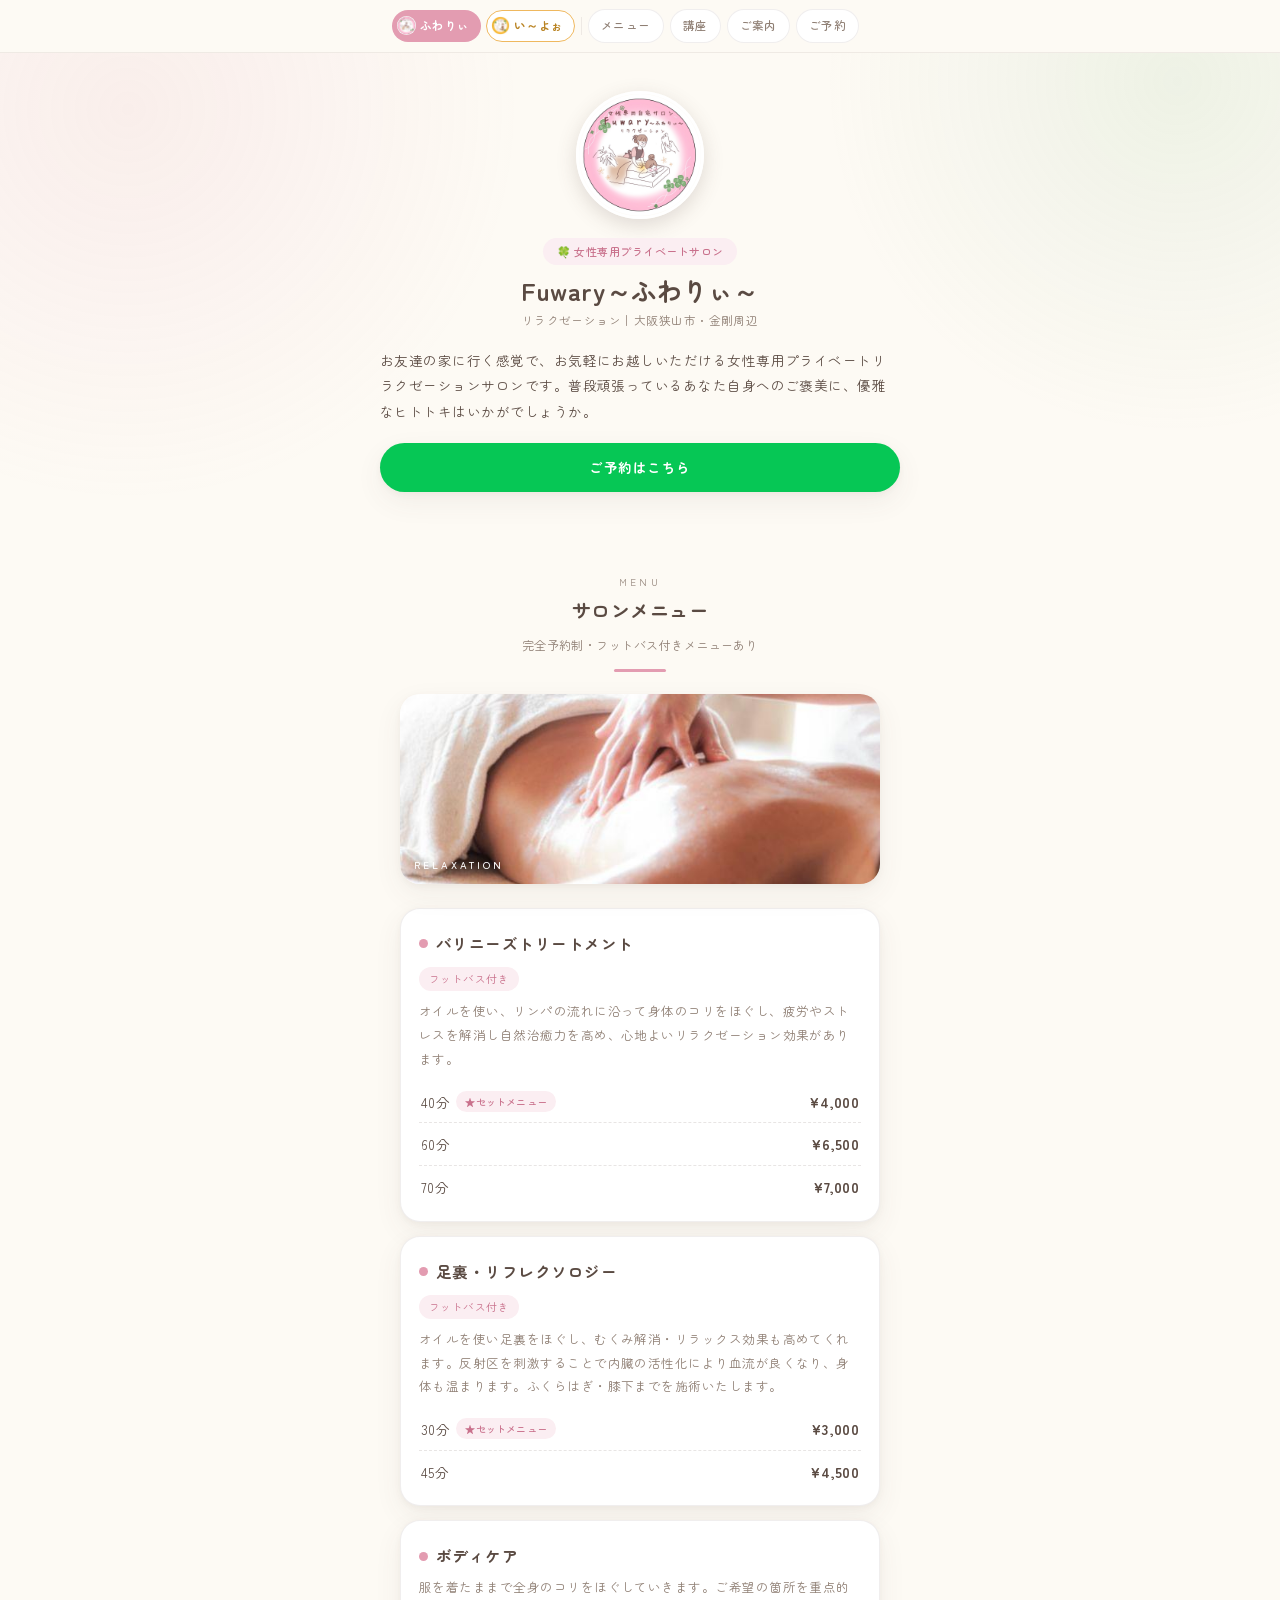
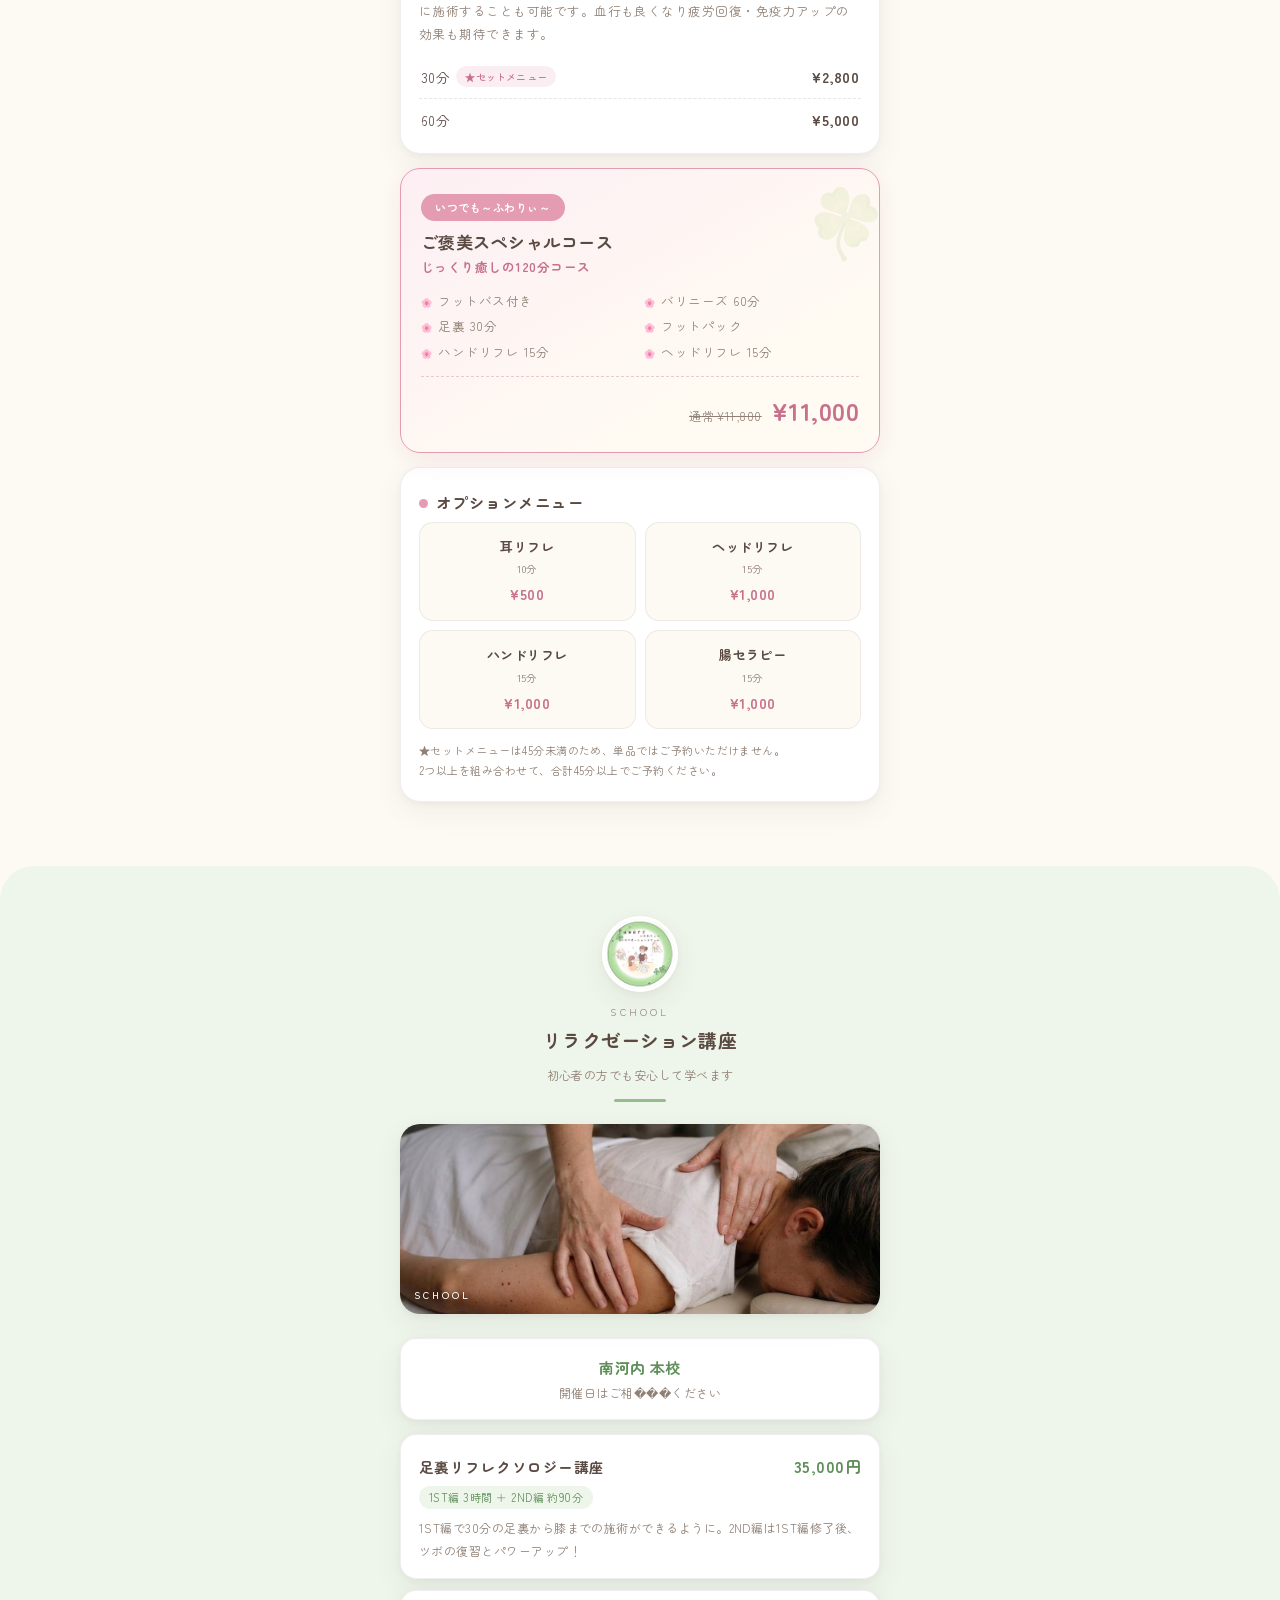
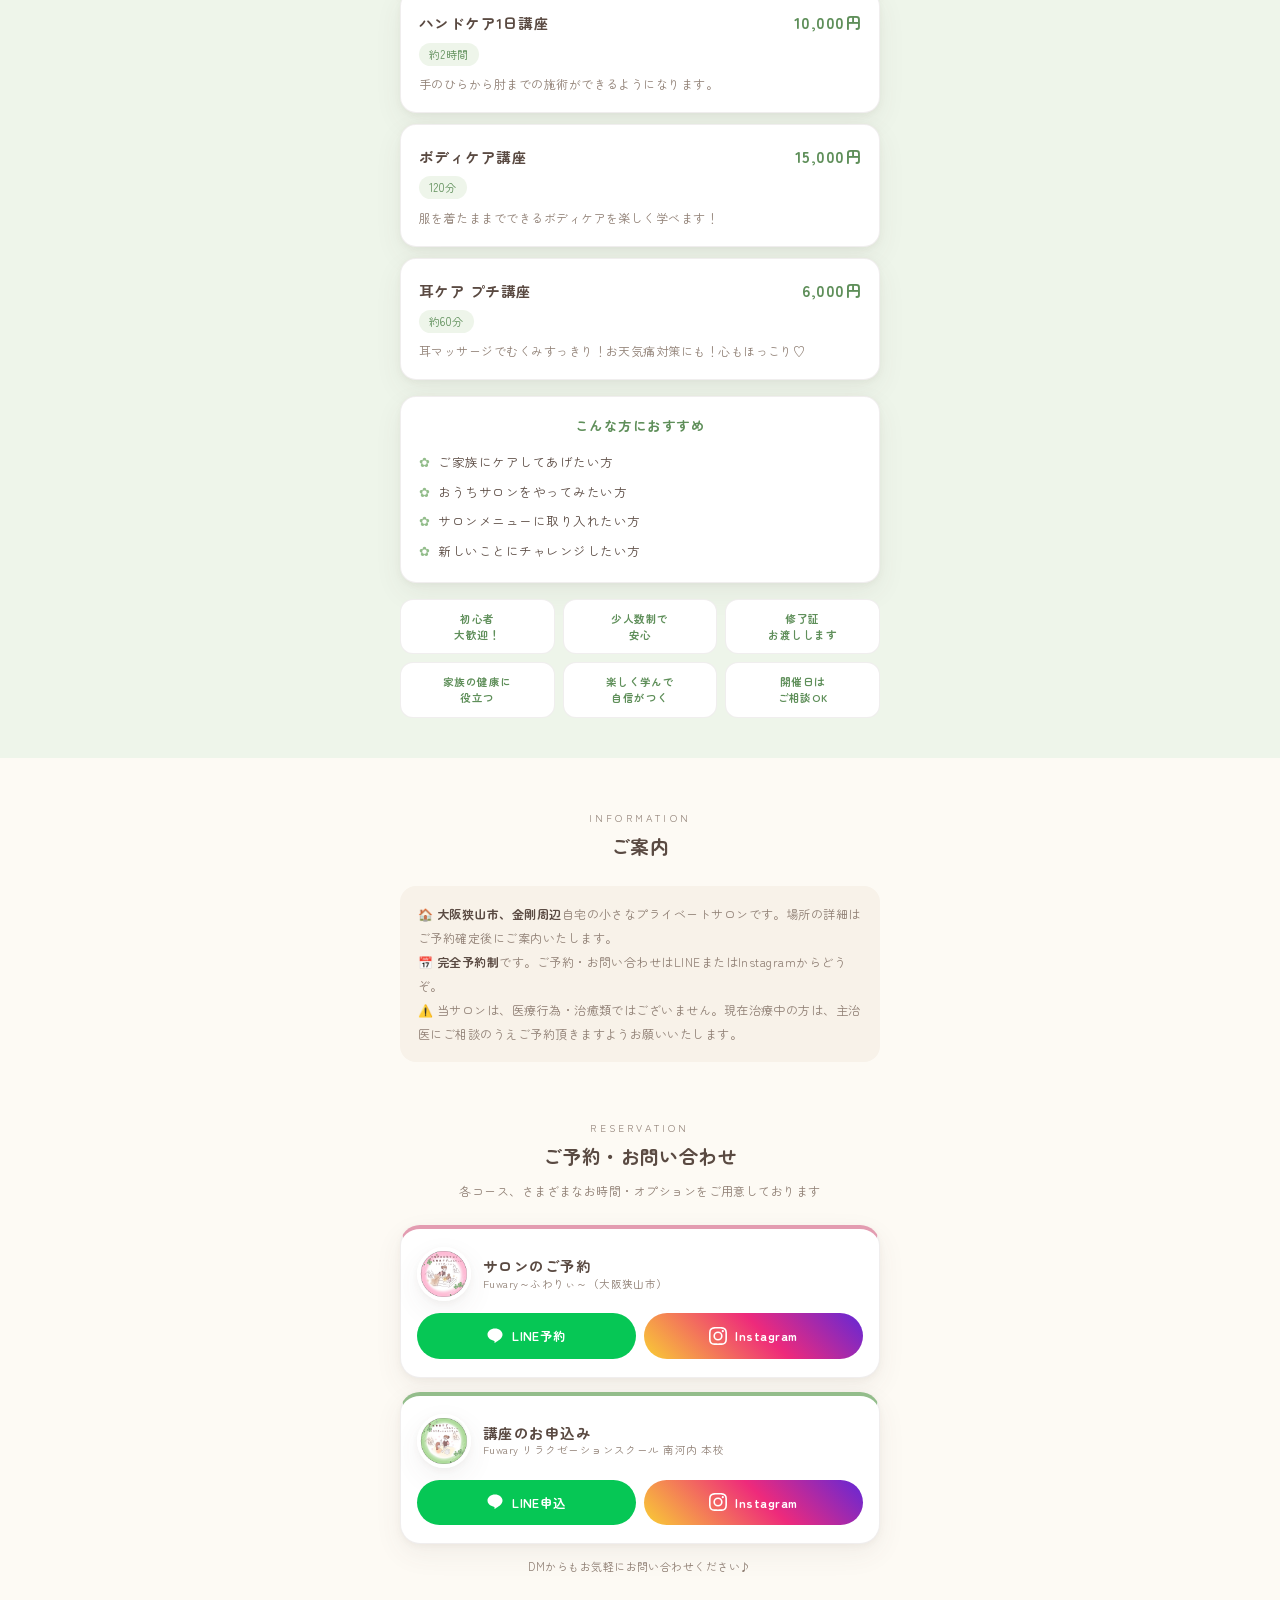
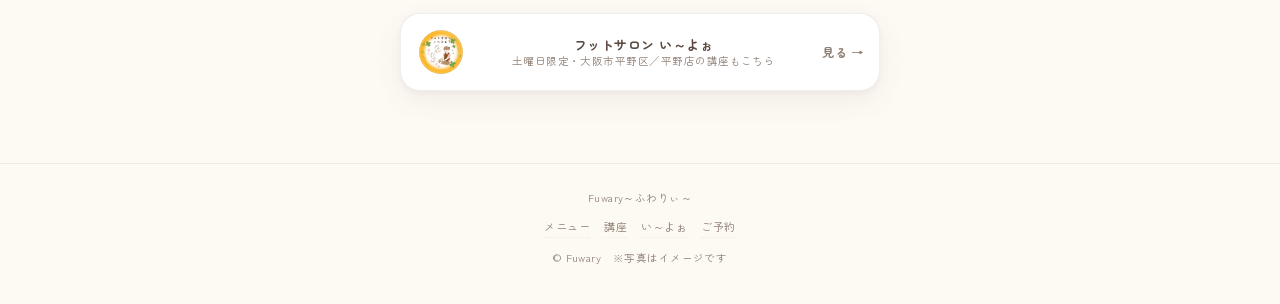
==== commit 7a85db80: "★をセットメニューと分かるバッジ表示に変更 Co-Authored-By: Claude Opus 5 (1M context) <noreply@anthropic.com>" ====
--- a/index.html
+++ b/index.html
@@ -61,7 +61,7 @@
 <h3><span class="dot"></span>バリニーズトリートメント</h3>
 <span class="note-tag">フットバス付き</span>
 <p class="desc">オイルを使い、リンパの流れに沿って身体のコリをほぐし、疲労やストレスを解消し自然治癒力を高め、心地よいリラクゼーション効果があります。</p>
-<div class="price-row"><span>40分<span class="set-mark">★</span></span><span class="p">¥4,000</span></div>
+<div class="price-row"><span>40分<span class="set-mark">★セットメニュー</span></span><span class="p">¥4,000</span></div>
 <div class="price-row"><span>60分</span><span class="p">¥6,500</span></div>
 <div class="price-row"><span>70分</span><span class="p">¥7,000</span></div>
 </div>
@@ -69,13 +69,13 @@
 <h3><span class="dot"></span>足裏・リフレクソロジー</h3>
 <span class="note-tag">フットバス付き</span>
 <p class="desc">オイルを使い足裏をほぐし、むくみ解消・リラックス効果も高めてくれます。反射区を刺激することで内臓の活性化により血流が良くなり、身体も温まります。ふくらはぎ・膝下までを施術いたします。</p>
-<div class="price-row"><span>30分<span class="set-mark">★</span></span><span class="p">¥3,000</span></div>
+<div class="price-row"><span>30分<span class="set-mark">★セットメニュー</span></span><span class="p">¥3,000</span></div>
 <div class="price-row"><span>45分</span><span class="p">¥4,500</span></div>
 </div>
 <div class="card rv">
 <h3><span class="dot"></span>ボディケア</h3>
 <p class="desc">服を着たままで全身のコリをほぐしていきます。ご希望の箇所を重点的に施術することも可能です。血行も良くなり疲労回復・免疫力アップの効果も期待できます。</p>
-<div class="price-row"><span>30分<span class="set-mark">★</span></span><span class="p">¥2,800</span></div>
+<div class="price-row"><span>30分<span class="set-mark">★セットメニュー</span></span><span class="p">¥2,800</span></div>
 <div class="price-row"><span>60分</span><span class="p">¥5,000</span></div>
 </div>
 </div>
@@ -106,7 +106,7 @@
 <div class="opt"><div class="o-name">ハンドリフレ</div><div class="o-time">15分</div><div class="o-price">¥1,000</div></div>
 <div class="opt"><div class="o-name">腸セラピー</div><div class="o-time">15分</div><div class="o-price">¥1,000</div></div>
 </div>
-<p class="opt-note" data-info="salon.menuNote">★印は45分未満のため、単品ではご予約いただけません。<br/>2つ以上を組み合わせて、合計45分以上でご予約ください。</p>
+<p class="opt-note" data-info="salon.menuNote">★セットメニューは45分未満のため、単品ではご予約いただけません。<br/>2つ以上を組み合わせて、合計45分以上でご予約ください。</p>
 </div>
 </div>
 </section>
--- a/style.css
+++ b/style.css
@@ -150,7 +150,12 @@
 }
 .price-row:last-child{border-bottom:none;padding-bottom:0}
 .price-row .p{font-weight:700;font-size:14.5px}
-.set-mark{color:var(--accent-deep);font-size:12px;margin-left:5px;vertical-align:1px}
+.set-mark{
+  display:inline-block;font-size:10px;font-weight:500;
+  color:var(--accent-deep);background:var(--accent-soft);
+  border-radius:999px;padding:1px 9px;margin-left:6px;
+  vertical-align:2px;white-space:nowrap;letter-spacing:.02em;
+}
 
 /* special */
 .special{
